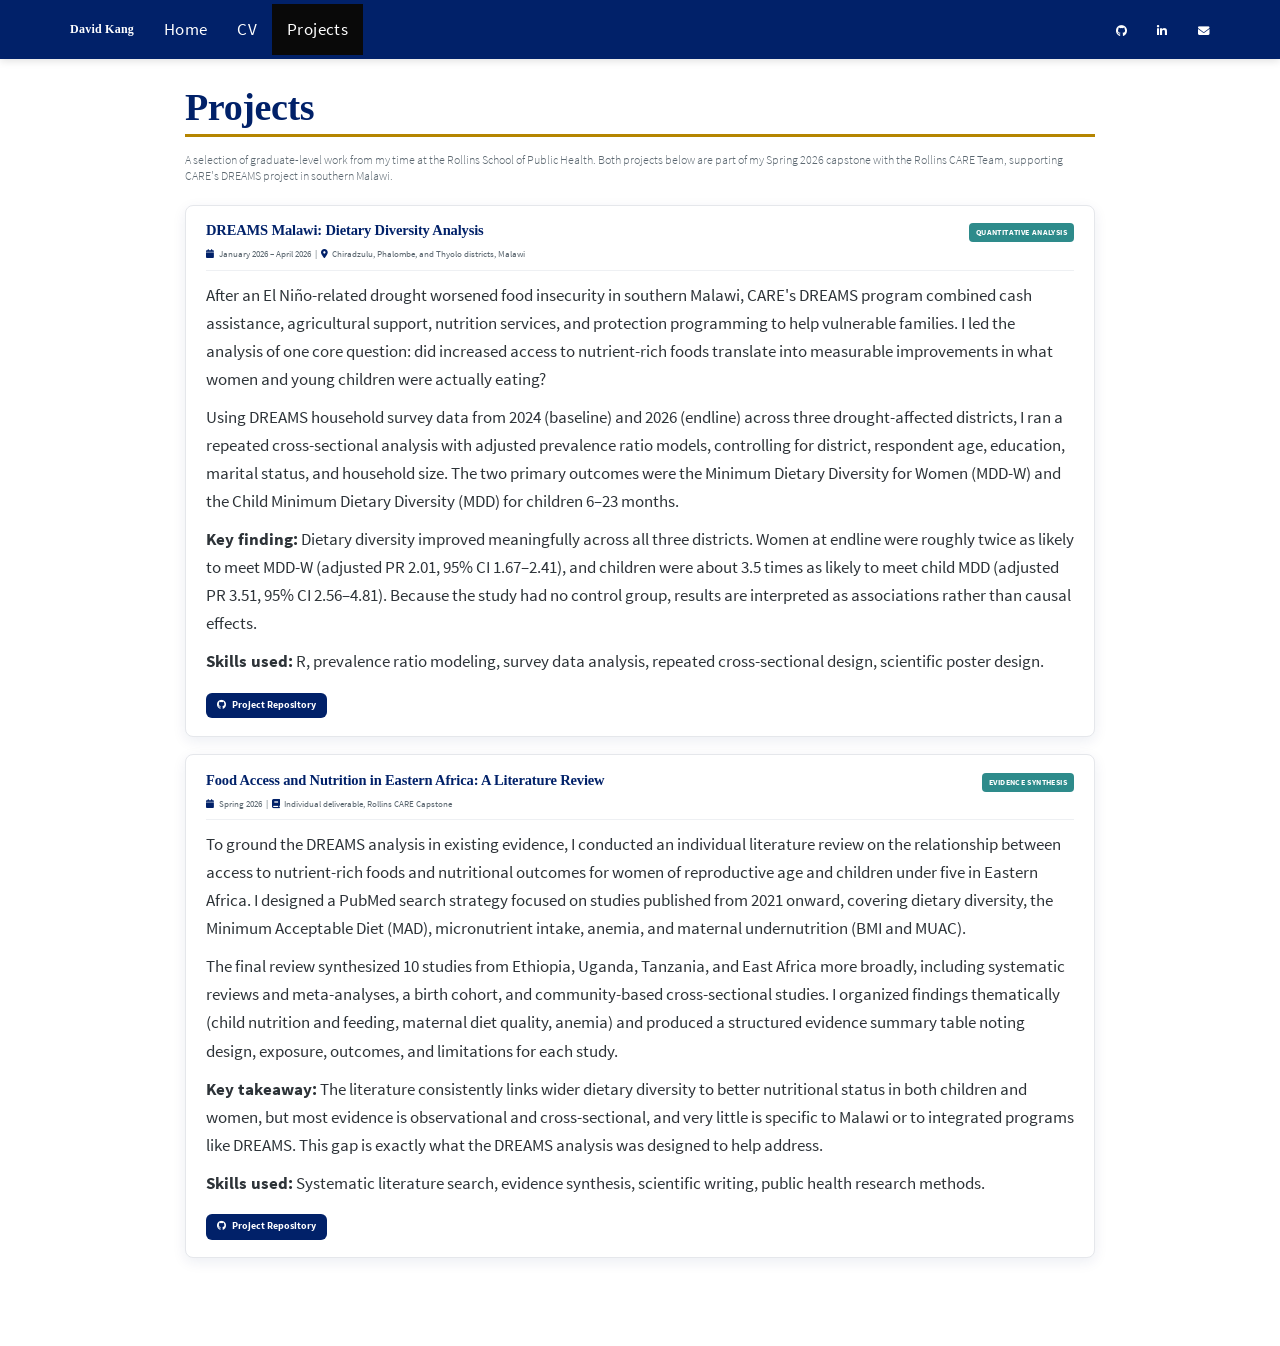
==== docs/projects.html @ 4c0a5d2f "Initial personal website" ====
<!DOCTYPE html>

<html>

<head>

<meta charset="utf-8" />
<meta name="generator" content="pandoc" />
<meta http-equiv="X-UA-Compatible" content="IE=EDGE" />




<title>Projects</title>

<script src="site_libs/header-attrs-2.30/header-attrs.js"></script>
<script src="site_libs/jquery-3.6.0/jquery-3.6.0.min.js"></script>
<meta name="viewport" content="width=device-width, initial-scale=1" />
<link href="site_libs/bootstrap-3.3.5/css/cosmo.min.css" rel="stylesheet" />
<script src="site_libs/bootstrap-3.3.5/js/bootstrap.min.js"></script>
<script src="site_libs/bootstrap-3.3.5/shim/html5shiv.min.js"></script>
<script src="site_libs/bootstrap-3.3.5/shim/respond.min.js"></script>
<style>h1 {font-size: 34px;}
       h1.title {font-size: 38px;}
       h2 {font-size: 30px;}
       h3 {font-size: 24px;}
       h4 {font-size: 18px;}
       h5 {font-size: 16px;}
       h6 {font-size: 12px;}
       code {color: inherit; background-color: rgba(0, 0, 0, 0.04);}
       pre:not([class]) { background-color: white }</style>
<script src="site_libs/navigation-1.1/tabsets.js"></script>
<link href="site_libs/highlightjs-9.12.0/textmate.css" rel="stylesheet" />
<script src="site_libs/highlightjs-9.12.0/highlight.js"></script>
<link href="site_libs/font-awesome-6.5.2/css/all.min.css" rel="stylesheet" />
<link href="site_libs/font-awesome-6.5.2/css/v4-shims.min.css" rel="stylesheet" />
<link rel="stylesheet" href="https://cdnjs.cloudflare.com/ajax/libs/font-awesome/6.5.1/css/all.min.css">

<style type="text/css">
  code{white-space: pre-wrap;}
  span.smallcaps{font-variant: small-caps;}
  span.underline{text-decoration: underline;}
  div.column{display: inline-block; vertical-align: top; width: 50%;}
  div.hanging-indent{margin-left: 1.5em; text-indent: -1.5em;}
  ul.task-list{list-style: none;}
    </style>

<style type="text/css">code{white-space: pre;}</style>
<script type="text/javascript">
if (window.hljs) {
  hljs.configure({languages: []});
  hljs.initHighlightingOnLoad();
  if (document.readyState && document.readyState === "complete") {
    window.setTimeout(function() { hljs.initHighlighting(); }, 0);
  }
}
</script>






<link rel="stylesheet" href="styles.css" type="text/css" />



<style type = "text/css">
.main-container {
  max-width: 940px;
  margin-left: auto;
  margin-right: auto;
}
img {
  max-width:100%;
}
.tabbed-pane {
  padding-top: 12px;
}
.html-widget {
  margin-bottom: 20px;
}
button.code-folding-btn:focus {
  outline: none;
}
summary {
  display: list-item;
}
details > summary > p:only-child {
  display: inline;
}
pre code {
  padding: 0;
}
</style>


<style type="text/css">
.dropdown-submenu {
  position: relative;
}
.dropdown-submenu>.dropdown-menu {
  top: 0;
  left: 100%;
  margin-top: -6px;
  margin-left: -1px;
  border-radius: 0 6px 6px 6px;
}
.dropdown-submenu:hover>.dropdown-menu {
  display: block;
}
.dropdown-submenu>a:after {
  display: block;
  content: " ";
  float: right;
  width: 0;
  height: 0;
  border-color: transparent;
  border-style: solid;
  border-width: 5px 0 5px 5px;
  border-left-color: #cccccc;
  margin-top: 5px;
  margin-right: -10px;
}
.dropdown-submenu:hover>a:after {
  border-left-color: #adb5bd;
}
.dropdown-submenu.pull-left {
  float: none;
}
.dropdown-submenu.pull-left>.dropdown-menu {
  left: -100%;
  margin-left: 10px;
  border-radius: 6px 0 6px 6px;
}
</style>

<script type="text/javascript">
// manage active state of menu based on current page
$(document).ready(function () {
  // active menu anchor
  href = window.location.pathname
  href = href.substr(href.lastIndexOf('/') + 1)
  if (href === "")
    href = "index.html";
  var menuAnchor = $('a[href="' + href + '"]');

  // mark the anchor link active (and if it's in a dropdown, also mark that active)
  var dropdown = menuAnchor.closest('li.dropdown');
  if (window.bootstrap) { // Bootstrap 4+
    menuAnchor.addClass('active');
    dropdown.find('> .dropdown-toggle').addClass('active');
  } else { // Bootstrap 3
    menuAnchor.parent().addClass('active');
    dropdown.addClass('active');
  }

  // Navbar adjustments
  var navHeight = $(".navbar").first().height() + 15;
  var style = document.createElement('style');
  var pt = "padding-top: " + navHeight + "px; ";
  var mt = "margin-top: -" + navHeight + "px; ";
  var css = "";
  // offset scroll position for anchor links (for fixed navbar)
  for (var i = 1; i <= 6; i++) {
    css += ".section h" + i + "{ " + pt + mt + "}\n";
  }
  style.innerHTML = "body {" + pt + "padding-bottom: 40px; }\n" + css;
  document.head.appendChild(style);
});
</script>

<!-- tabsets -->

<style type="text/css">
.tabset-dropdown > .nav-tabs {
  display: inline-table;
  max-height: 500px;
  min-height: 44px;
  overflow-y: auto;
  border: 1px solid #ddd;
  border-radius: 4px;
}

.tabset-dropdown > .nav-tabs > li.active:before, .tabset-dropdown > .nav-tabs.nav-tabs-open:before {
  content: "\e259";
  font-family: 'Glyphicons Halflings';
  display: inline-block;
  padding: 10px;
  border-right: 1px solid #ddd;
}

.tabset-dropdown > .nav-tabs.nav-tabs-open > li.active:before {
  content: "\e258";
  font-family: 'Glyphicons Halflings';
  border: none;
}

.tabset-dropdown > .nav-tabs > li.active {
  display: block;
}

.tabset-dropdown > .nav-tabs > li > a,
.tabset-dropdown > .nav-tabs > li > a:focus,
.tabset-dropdown > .nav-tabs > li > a:hover {
  border: none;
  display: inline-block;
  border-radius: 4px;
  background-color: transparent;
}

.tabset-dropdown > .nav-tabs.nav-tabs-open > li {
  display: block;
  float: none;
}

.tabset-dropdown > .nav-tabs > li {
  display: none;
}
</style>

<!-- code folding -->




</head>

<body>


<div class="container-fluid main-container">




<div class="navbar navbar-default  navbar-fixed-top" role="navigation">
  <div class="container">
    <div class="navbar-header">
      <button type="button" class="navbar-toggle collapsed" data-toggle="collapse" data-bs-toggle="collapse" data-target="#navbar" data-bs-target="#navbar">
        <span class="icon-bar"></span>
        <span class="icon-bar"></span>
        <span class="icon-bar"></span>
      </button>
      <a class="navbar-brand" href="index.html">David Kang</a>
    </div>
    <div id="navbar" class="navbar-collapse collapse">
      <ul class="nav navbar-nav">
        <li>
  <a href="index.html">Home</a>
</li>
<li>
  <a href="cv.html">CV</a>
</li>
<li>
  <a href="projects.html">Projects</a>
</li>
      </ul>
      <ul class="nav navbar-nav navbar-right">
        <li>
  <a href="https://github.com/dhk262">
    <span class="fa fa-github"></span>
     
    
  </a>
</li>
<li>
  <a href="https://www.linkedin.com/in/dhk262/">
    <span class="fa fa-linkedin"></span>
     
    
  </a>
</li>
<li>
  <a href="mailto:david.kang@emory.edu">
    <span class="fa fa-envelope"></span>
     
    
  </a>
</li>
      </ul>
    </div><!--/.nav-collapse -->
  </div><!--/.container -->
</div><!--/.navbar -->

<div id="header">



<h1 class="title toc-ignore">Projects</h1>

</div>


<div class="projects-intro">
  <p class="lead">A selection of graduate-level work from my time at the Rollins School of Public Health. Both projects below are part of my Spring 2026 capstone with the Rollins CARE Team, supporting CARE's DREAMS project in southern Malawi.</p>
</div>

<div class="project-card">
  <div class="project-header">
    <h2>DREAMS Malawi: Dietary Diversity Analysis</h2>
    <span class="project-tag">Quantitative Analysis</span>
  </div>

  <p class="project-meta"><i class="fas fa-calendar"></i> January 2026 &ndash; April 2026 &nbsp;|&nbsp; <i class="fas fa-map-marker-alt"></i> Chiradzulu, Phalombe, and Thyolo districts, Malawi</p>

  <p>After an El Ni&ntilde;o-related drought worsened food insecurity in southern Malawi, CARE's DREAMS program combined cash assistance, agricultural support, nutrition services, and protection programming to help vulnerable families. I led the analysis of one core question: did increased access to nutrient-rich foods translate into measurable improvements in what women and young children were actually eating?</p>

  <p>Using DREAMS household survey data from 2024 (baseline) and 2026 (endline) across three drought-affected districts, I ran a repeated cross-sectional analysis with adjusted prevalence ratio models, controlling for district, respondent age, education, marital status, and household size. The two primary outcomes were the Minimum Dietary Diversity for Women (MDD-W) and the Child Minimum Dietary Diversity (MDD) for children 6&ndash;23 months.</p>

  <p><strong>Key finding:</strong> Dietary diversity improved meaningfully across all three districts. Women at endline were roughly twice as likely to meet MDD-W (adjusted PR 2.01, 95% CI 1.67&ndash;2.41), and children were about 3.5 times as likely to meet child MDD (adjusted PR 3.51, 95% CI 2.56&ndash;4.81). Because the study had no control group, results are interpreted as associations rather than causal effects.</p>

  <p><strong>Skills used:</strong> R, prevalence ratio modeling, survey data analysis, repeated cross-sectional design, scientific poster design.</p>

  <div class="project-links">
    <a href="https://github.com/dhk262/pw" class="project-btn"><i class="fab fa-github"></i> Project Repository</a>
  </div>
</div>

<div class="project-card">
  <div class="project-header">
    <h2>Food Access and Nutrition in Eastern Africa: A Literature Review</h2>
    <span class="project-tag">Evidence Synthesis</span>
  </div>

  <p class="project-meta"><i class="fas fa-calendar"></i> Spring 2026 &nbsp;|&nbsp; <i class="fas fa-book"></i> Individual deliverable, Rollins CARE Capstone</p>

  <p>To ground the DREAMS analysis in existing evidence, I conducted an individual literature review on the relationship between access to nutrient-rich foods and nutritional outcomes for women of reproductive age and children under five in Eastern Africa. I designed a PubMed search strategy focused on studies published from 2021 onward, covering dietary diversity, the Minimum Acceptable Diet (MAD), micronutrient intake, anemia, and maternal undernutrition (BMI and MUAC).</p>

  <p>The final review synthesized 10 studies from Ethiopia, Uganda, Tanzania, and East Africa more broadly, including systematic reviews and meta-analyses, a birth cohort, and community-based cross-sectional studies. I organized findings thematically (child nutrition and feeding, maternal diet quality, anemia) and produced a structured evidence summary table noting design, exposure, outcomes, and limitations for each study.</p>

  <p><strong>Key takeaway:</strong> The literature consistently links wider dietary diversity to better nutritional status in both children and women, but most evidence is observational and cross-sectional, and very little is specific to Malawi or to integrated programs like DREAMS. This gap is exactly what the DREAMS analysis was designed to help address.</p>

  <p><strong>Skills used:</strong> Systematic literature search, evidence synthesis, scientific writing, public health research methods.</p>

  <div class="project-links">
    <a href="https://github.com/dhk262/pw" class="project-btn"><i class="fab fa-github"></i> Project Repository</a>
  </div>
</div>




</div>

<script>

// add bootstrap table styles to pandoc tables
function bootstrapStylePandocTables() {
  $('tr.odd').parent('tbody').parent('table').addClass('table table-condensed');
}
$(document).ready(function () {
  bootstrapStylePandocTables();
});


</script>

<!-- tabsets -->

<script>
$(document).ready(function () {
  window.buildTabsets("TOC");
});

$(document).ready(function () {
  $('.tabset-dropdown > .nav-tabs > li').click(function () {
    $(this).parent().toggleClass('nav-tabs-open');
  });
});
</script>

<!-- code folding -->


<!-- dynamically load mathjax for compatibility with self-contained -->
<script>
  (function () {
    var script = document.createElement("script");
    script.type = "text/javascript";
    script.src  = "https://mathjax.rstudio.com/latest/MathJax.js?config=TeX-AMS-MML_HTMLorMML";
    document.getElementsByTagName("head")[0].appendChild(script);
  })();
</script>

</body>
</html>
---- docs/site_libs/bootstrap-3.3.5/css/cosmo.min.css ----
@font-face {
  font-family: 'Source Sans Pro';
  font-style: normal;
  font-weight: 300;
  src: url(fonts/SourceSansProLight.ttf) format('truetype');
}
@font-face {
  font-family: 'Source Sans Pro';
  font-style: normal;
  font-weight: 400;
  src: url(fonts/SourceSansPro.ttf) format('truetype');
}
@font-face {
  font-family: 'Source Sans Pro';
  font-style: normal;
  font-weight: 700;
  src: url(fonts/SourceSansProBold.ttf) format('truetype');
}

/*!
 * bootswatch v3.3.6
 * Homepage: http://bootswatch.com
 * Copyright 2012-2015 Thomas Park
 * Licensed under MIT
 * Based on Bootstrap
*//*!
 * Bootstrap v3.3.6 (http://getbootstrap.com)
 * Copyright 2011-2015 Twitter, Inc.
 * Licensed under MIT (https://github.com/twbs/bootstrap/blob/master/LICENSE)
 *//*! normalize.css v3.0.3 | MIT License | github.com/necolas/normalize.css */html{font-family:sans-serif;-ms-text-size-adjust:100%;-webkit-text-size-adjust:100%}body{margin:0}article,aside,details,figcaption,figure,footer,header,hgroup,main,menu,nav,section,summary{display:block}audio,canvas,progress,video{display:inline-block;vertical-align:baseline}audio:not([controls]){display:none;height:0}[hidden],template{display:none}a{background-color:transparent}a:active,a:hover{outline:0}abbr[title]{border-bottom:1px dotted}b,strong{font-weight:bold}dfn{font-style:italic}h1{font-size:2em;margin:0.67em 0}mark{background:#ff0;color:#000}small{font-size:80%}sub,sup{font-size:75%;line-height:0;position:relative;vertical-align:baseline}sup{top:-0.5em}sub{bottom:-0.25em}img{border:0}svg:not(:root){overflow:hidden}figure{margin:1em 40px}hr{-webkit-box-sizing:content-box;-moz-box-sizing:content-box;box-sizing:content-box;height:0}pre{overflow:auto}code,kbd,pre,samp{font-family:monospace, monospace;font-size:1em}button,input,optgroup,select,textarea{color:inherit;font:inherit;margin:0}button{overflow:visible}button,select{text-transform:none}button,html input[type="button"],input[type="reset"],input[type="submit"]{-webkit-appearance:button;cursor:pointer}button[disabled],html input[disabled]{cursor:default}button::-moz-focus-inner,input::-moz-focus-inner{border:0;padding:0}input{line-height:normal}input[type="checkbox"],input[type="radio"]{-webkit-box-sizing:border-box;-moz-box-sizing:border-box;box-sizing:border-box;padding:0}input[type="number"]::-webkit-inner-spin-button,input[type="number"]::-webkit-outer-spin-button{height:auto}input[type="search"]{-webkit-appearance:textfield;-webkit-box-sizing:content-box;-moz-box-sizing:content-box;box-sizing:content-box}input[type="search"]::-webkit-search-cancel-button,input[type="search"]::-webkit-search-decoration{-webkit-appearance:none}fieldset{border:1px solid #c0c0c0;margin:0 2px;padding:0.35em 0.625em 0.75em}legend{border:0;padding:0}textarea{overflow:auto}optgroup{font-weight:bold}table{border-collapse:collapse;border-spacing:0}td,th{padding:0}/*! Source: https://github.com/h5bp/html5-boilerplate/blob/master/src/css/main.css */@media print{*,*:before,*:after{background:transparent !important;color:#000 !important;-webkit-box-shadow:none !important;box-shadow:none !important;text-shadow:none !important}a,a:visited{text-decoration:underline}a[href]:after{content:" (" attr(href) ")"}abbr[title]:after{content:" (" attr(title) ")"}a[href^="#"]:after,a[href^="javascript:"]:after{content:""}pre,blockquote{border:1px solid #999;page-break-inside:avoid}thead{display:table-header-group}tr,img{page-break-inside:avoid}img{max-width:100% !important}p,h2,h3{orphans:3;widows:3}h2,h3{page-break-after:avoid}.navbar{display:none}.btn>.caret,.dropup>.btn>.caret{border-top-color:#000 !important}.label{border:1px solid #000}.table{border-collapse:collapse !important}.table td,.table th{background-color:#fff !important}.table-bordered th,.table-bordered td{border:1px solid #ddd !important}}@font-face{font-family:'Glyphicons Halflings';src:url('../fonts/glyphicons-halflings-regular.eot');src:url('../fonts/glyphicons-halflings-regular.eot?#iefix') format('embedded-opentype'),url('../fonts/glyphicons-halflings-regular.woff') format('woff'),url('../fonts/glyphicons-halflings-regular.ttf') format('truetype'),url('../fonts/glyphicons-halflings-regular.svg#glyphicons_halflingsregular') format('svg')}.glyphicon{position:relative;top:1px;display:inline-block;font-family:'Glyphicons Halflings';font-style:normal;font-weight:normal;line-height:1;-webkit-font-smoothing:antialiased;-moz-osx-font-smoothing:grayscale}.glyphicon-asterisk:before{content:"\002a"}.glyphicon-plus:before{content:"\002b"}.glyphicon-euro:before,.glyphicon-eur:before{content:"\20ac"}.glyphicon-minus:before{content:"\2212"}.glyphicon-cloud:before{content:"\2601"}.glyphicon-envelope:before{content:"\2709"}.glyphicon-pencil:before{content:"\270f"}.glyphicon-glass:before{content:"\e001"}.glyphicon-music:before{content:"\e002"}.glyphicon-search:before{content:"\e003"}.glyphicon-heart:before{content:"\e005"}.glyphicon-star:before{content:"\e006"}.glyphicon-star-empty:before{content:"\e007"}.glyphicon-user:before{content:"\e008"}.glyphicon-film:before{content:"\e009"}.glyphicon-th-large:before{content:"\e010"}.glyphicon-th:before{content:"\e011"}.glyphicon-th-list:before{content:"\e012"}.glyphicon-ok:before{content:"\e013"}.glyphicon-remove:before{content:"\e014"}.glyphicon-zoom-in:before{content:"\e015"}.glyphicon-zoom-out:before{content:"\e016"}.glyphicon-off:before{content:"\e017"}.glyphicon-signal:before{content:"\e018"}.glyphicon-cog:before{content:"\e019"}.glyphicon-trash:before{content:"\e020"}.glyphicon-home:before{content:"\e021"}.glyphicon-file:before{content:"\e022"}.glyphicon-time:before{content:"\e023"}.glyphicon-road:before{content:"\e024"}.glyphicon-download-alt:before{content:"\e025"}.glyphicon-download:before{content:"\e026"}.glyphicon-upload:before{content:"\e027"}.glyphicon-inbox:before{content:"\e028"}.glyphicon-play-circle:before{content:"\e029"}.glyphicon-repeat:before{content:"\e030"}.glyphicon-refresh:before{content:"\e031"}.glyphicon-list-alt:before{content:"\e032"}.glyphicon-lock:before{content:"\e033"}.glyphicon-flag:before{content:"\e034"}.glyphicon-headphones:before{content:"\e035"}.glyphicon-volume-off:before{content:"\e036"}.glyphicon-volume-down:before{content:"\e037"}.glyphicon-volume-up:before{content:"\e038"}.glyphicon-qrcode:before{content:"\e039"}.glyphicon-barcode:before{content:"\e040"}.glyphicon-tag:before{content:"\e041"}.glyphicon-tags:before{content:"\e042"}.glyphicon-book:before{content:"\e043"}.glyphicon-bookmark:before{content:"\e044"}.glyphicon-print:before{content:"\e045"}.glyphicon-camera:before{content:"\e046"}.glyphicon-font:before{content:"\e047"}.glyphicon-bold:before{content:"\e048"}.glyphicon-italic:before{content:"\e049"}.glyphicon-text-height:before{content:"\e050"}.glyphicon-text-width:before{content:"\e051"}.glyphicon-align-left:before{content:"\e052"}.glyphicon-align-center:before{content:"\e053"}.glyphicon-align-right:before{content:"\e054"}.glyphicon-align-justify:before{content:"\e055"}.glyphicon-list:before{content:"\e056"}.glyphicon-indent-left:before{content:"\e057"}.glyphicon-indent-right:before{content:"\e058"}.glyphicon-facetime-video:before{content:"\e059"}.glyphicon-picture:before{content:"\e060"}.glyphicon-map-marker:before{content:"\e062"}.glyphicon-adjust:before{content:"\e063"}.glyphicon-tint:before{content:"\e064"}.glyphicon-edit:before{content:"\e065"}.glyphicon-share:before{content:"\e066"}.glyphicon-check:before{content:"\e067"}.glyphicon-move:before{content:"\e068"}.glyphicon-step-backward:before{content:"\e069"}.glyphicon-fast-backward:before{content:"\e070"}.glyphicon-backward:before{content:"\e071"}.glyphicon-play:before{content:"\e072"}.glyphicon-pause:before{content:"\e073"}.glyphicon-stop:before{content:"\e074"}.glyphicon-forward:before{content:"\e075"}.glyphicon-fast-forward:before{content:"\e076"}.glyphicon-step-forward:before{content:"\e077"}.glyphicon-eject:before{content:"\e078"}.glyphicon-chevron-left:before{content:"\e079"}.glyphicon-chevron-right:before{content:"\e080"}.glyphicon-plus-sign:before{content:"\e081"}.glyphicon-minus-sign:before{content:"\e082"}.glyphicon-remove-sign:before{content:"\e083"}.glyphicon-ok-sign:before{content:"\e084"}.glyphicon-question-sign:before{content:"\e085"}.glyphicon-info-sign:before{content:"\e086"}.glyphicon-screenshot:before{content:"\e087"}.glyphicon-remove-circle:before{content:"\e088"}.glyphicon-ok-circle:before{content:"\e089"}.glyphicon-ban-circle:before{content:"\e090"}.glyphicon-arrow-left:before{content:"\e091"}.glyphicon-arrow-right:before{content:"\e092"}.glyphicon-arrow-up:before{content:"\e093"}.glyphicon-arrow-down:before{content:"\e094"}.glyphicon-share-alt:before{content:"\e095"}.glyphicon-resize-full:before{content:"\e096"}.glyphicon-resize-small:before{content:"\e097"}.glyphicon-exclamation-sign:before{content:"\e101"}.glyphicon-gift:before{content:"\e102"}.glyphicon-leaf:before{content:"\e103"}.glyphicon-fire:before{content:"\e104"}.glyphicon-eye-open:before{content:"\e105"}.glyphicon-eye-close:before{content:"\e106"}.glyphicon-warning-sign:before{content:"\e107"}.glyphicon-plane:before{content:"\e108"}.glyphicon-calendar:before{content:"\e109"}.glyphicon-random:before{content:"\e110"}.glyphicon-comment:before{content:"\e111"}.glyphicon-magnet:before{content:"\e112"}.glyphicon-chevron-up:before{content:"\e113"}.glyphicon-chevron-down:before{content:"\e114"}.glyphicon-retweet:before{content:"\e115"}.glyphicon-shopping-cart:before{content:"\e116"}.glyphicon-folder-close:before{content:"\e117"}.glyphicon-folder-open:before{content:"\e118"}.glyphicon-resize-vertical:before{content:"\e119"}.glyphicon-resize-horizontal:before{content:"\e120"}.glyphicon-hdd:before{content:"\e121"}.glyphicon-bullhorn:before{content:"\e122"}.glyphicon-bell:before{content:"\e123"}.glyphicon-certificate:before{content:"\e124"}.glyphicon-thumbs-up:before{content:"\e125"}.glyphicon-thumbs-down:before{content:"\e126"}.glyphicon-hand-right:before{content:"\e127"}.glyphicon-hand-left:before{content:"\e128"}.glyphicon-hand-up:before{content:"\e129"}.glyphicon-hand-down:before{content:"\e130"}.glyphicon-circle-arrow-right:before{content:"\e131"}.glyphicon-circle-arrow-left:before{content:"\e132"}.glyphicon-circle-arrow-up:before{content:"\e133"}.glyphicon-circle-arrow-down:before{content:"\e134"}.glyphicon-globe:before{content:"\e135"}.glyphicon-wrench:before{content:"\e136"}.glyphicon-tasks:before{content:"\e137"}.glyphicon-filter:before{content:"\e138"}.glyphicon-briefcase:before{content:"\e139"}.glyphicon-fullscreen:before{content:"\e140"}.glyphicon-dashboard:before{content:"\e141"}.glyphicon-paperclip:before{content:"\e142"}.glyphicon-heart-empty:before{content:"\e143"}.glyphicon-link:before{content:"\e144"}.glyphicon-phone:before{content:"\e145"}.glyphicon-pushpin:before{content:"\e146"}.glyphicon-usd:before{content:"\e148"}.glyphicon-gbp:before{content:"\e149"}.glyphicon-sort:before{content:"\e150"}.glyphicon-sort-by-alphabet:before{content:"\e151"}.glyphicon-sort-by-alphabet-alt:before{content:"\e152"}.glyphicon-sort-by-order:before{content:"\e153"}.glyphicon-sort-by-order-alt:before{content:"\e154"}.glyphicon-sort-by-attributes:before{content:"\e155"}.glyphicon-sort-by-attributes-alt:before{content:"\e156"}.glyphicon-unchecked:before{content:"\e157"}.glyphicon-expand:before{content:"\e158"}.glyphicon-collapse-down:before{content:"\e159"}.glyphicon-collapse-up:before{content:"\e160"}.glyphicon-log-in:before{content:"\e161"}.glyphicon-flash:before{content:"\e162"}.glyphicon-log-out:before{content:"\e163"}.glyphicon-new-window:before{content:"\e164"}.glyphicon-record:before{content:"\e165"}.glyphicon-save:before{content:"\e166"}.glyphicon-open:before{content:"\e167"}.glyphicon-saved:before{content:"\e168"}.glyphicon-import:before{content:"\e169"}.glyphicon-export:before{content:"\e170"}.glyphicon-send:before{content:"\e171"}.glyphicon-floppy-disk:before{content:"\e172"}.glyphicon-floppy-saved:before{content:"\e173"}.glyphicon-floppy-remove:before{content:"\e174"}.glyphicon-floppy-save:before{content:"\e175"}.glyphicon-floppy-open:before{content:"\e176"}.glyphicon-credit-card:before{content:"\e177"}.glyphicon-transfer:before{content:"\e178"}.glyphicon-cutlery:before{content:"\e179"}.glyphicon-header:before{content:"\e180"}.glyphicon-compressed:before{content:"\e181"}.glyphicon-earphone:before{content:"\e182"}.glyphicon-phone-alt:before{content:"\e183"}.glyphicon-tower:before{content:"\e184"}.glyphicon-stats:before{content:"\e185"}.glyphicon-sd-video:before{content:"\e186"}.glyphicon-hd-video:before{content:"\e187"}.glyphicon-subtitles:before{content:"\e188"}.glyphicon-sound-stereo:before{content:"\e189"}.glyphicon-sound-dolby:before{content:"\e190"}.glyphicon-sound-5-1:before{content:"\e191"}.glyphicon-sound-6-1:before{content:"\e192"}.glyphicon-sound-7-1:before{content:"\e193"}.glyphicon-copyright-mark:before{content:"\e194"}.glyphicon-registration-mark:before{content:"\e195"}.glyphicon-cloud-download:before{content:"\e197"}.glyphicon-cloud-upload:before{content:"\e198"}.glyphicon-tree-conifer:before{content:"\e199"}.glyphicon-tree-deciduous:before{content:"\e200"}.glyphicon-cd:before{content:"\e201"}.glyphicon-save-file:before{content:"\e202"}.glyphicon-open-file:before{content:"\e203"}.glyphicon-level-up:before{content:"\e204"}.glyphicon-copy:before{content:"\e205"}.glyphicon-paste:before{content:"\e206"}.glyphicon-alert:before{content:"\e209"}.glyphicon-equalizer:before{content:"\e210"}.glyphicon-king:before{content:"\e211"}.glyphicon-queen:before{content:"\e212"}.glyphicon-pawn:before{content:"\e213"}.glyphicon-bishop:before{content:"\e214"}.glyphicon-knight:before{content:"\e215"}.glyphicon-baby-formula:before{content:"\e216"}.glyphicon-tent:before{content:"\26fa"}.glyphicon-blackboard:before{content:"\e218"}.glyphicon-bed:before{content:"\e219"}.glyphicon-apple:before{content:"\f8ff"}.glyphicon-erase:before{content:"\e221"}.glyphicon-hourglass:before{content:"\231b"}.glyphicon-lamp:before{content:"\e223"}.glyphicon-duplicate:before{content:"\e224"}.glyphicon-piggy-bank:before{content:"\e225"}.glyphicon-scissors:before{content:"\e226"}.glyphicon-bitcoin:before{content:"\e227"}.glyphicon-btc:before{content:"\e227"}.glyphicon-xbt:before{content:"\e227"}.glyphicon-yen:before{content:"\00a5"}.glyphicon-jpy:before{content:"\00a5"}.glyphicon-ruble:before{content:"\20bd"}.glyphicon-rub:before{content:"\20bd"}.glyphicon-scale:before{content:"\e230"}.glyphicon-ice-lolly:before{content:"\e231"}.glyphicon-ice-lolly-tasted:before{content:"\e232"}.glyphicon-education:before{content:"\e233"}.glyphicon-option-horizontal:before{content:"\e234"}.glyphicon-option-vertical:before{content:"\e235"}.glyphicon-menu-hamburger:before{content:"\e236"}.glyphicon-modal-window:before{content:"\e237"}.glyphicon-oil:before{content:"\e238"}.glyphicon-grain:before{content:"\e239"}.glyphicon-sunglasses:before{content:"\e240"}.glyphicon-text-size:before{content:"\e241"}.glyphicon-text-color:before{content:"\e242"}.glyphicon-text-background:before{content:"\e243"}.glyphicon-object-align-top:before{content:"\e244"}.glyphicon-object-align-bottom:before{content:"\e245"}.glyphicon-object-align-horizontal:before{content:"\e246"}.glyphicon-object-align-left:before{content:"\e247"}.glyphicon-object-align-vertical:before{content:"\e248"}.glyphicon-object-align-right:before{content:"\e249"}.glyphicon-triangle-right:before{content:"\e250"}.glyphicon-triangle-left:before{content:"\e251"}.glyphicon-triangle-bottom:before{content:"\e252"}.glyphicon-triangle-top:before{content:"\e253"}.glyphicon-console:before{content:"\e254"}.glyphicon-superscript:before{content:"\e255"}.glyphicon-subscript:before{content:"\e256"}.glyphicon-menu-left:before{content:"\e257"}.glyphicon-menu-right:before{content:"\e258"}.glyphicon-menu-down:before{content:"\e259"}.glyphicon-menu-up:before{content:"\e260"}*{-webkit-box-sizing:border-box;-moz-box-sizing:border-box;box-sizing:border-box}*:before,*:after{-webkit-box-sizing:border-box;-moz-box-sizing:border-box;box-sizing:border-box}html{font-size:10px;-webkit-tap-highlight-color:rgba(0,0,0,0)}body{font-family:"Source Sans Pro",Calibri,Candara,Arial,sans-serif;font-size:15px;line-height:1.42857143;color:#333333;background-color:#ffffff}input,button,select,textarea{font-family:inherit;font-size:inherit;line-height:inherit}a{color:#2780e3;text-decoration:none}a:hover,a:focus{color:#165ba8;text-decoration:underline}a:focus{outline:thin dotted;outline:5px auto -webkit-focus-ring-color;outline-offset:-2px}figure{margin:0}img{vertical-align:middle}.img-responsive,.thumbnail>img,.thumbnail a>img,.carousel-inner>.item>img,.carousel-inner>.item>a>img{display:block;max-width:100%;height:auto}.img-rounded{border-radius:0}.img-thumbnail{padding:4px;line-height:1.42857143;background-color:#ffffff;border:1px solid #dddddd;border-radius:0;-webkit-transition:all .2s ease-in-out;-o-transition:all .2s ease-in-out;transition:all .2s ease-in-out;display:inline-block;max-width:100%;height:auto}.img-circle{border-radius:50%}hr{margin-top:21px;margin-bottom:21px;border:0;border-top:1px solid #e6e6e6}.sr-only{position:absolute;width:1px;height:1px;margin:-1px;padding:0;overflow:hidden;clip:rect(0, 0, 0, 0);border:0}.sr-only-focusable:active,.sr-only-focusable:focus{position:static;width:auto;height:auto;margin:0;overflow:visible;clip:auto}[role="button"]{cursor:pointer}h1,h2,h3,h4,h5,h6,.h1,.h2,.h3,.h4,.h5,.h6{font-family:"Source Sans Pro",Calibri,Candara,Arial,sans-serif;font-weight:300;line-height:1.1;color:inherit}h1 small,h2 small,h3 small,h4 small,h5 small,h6 small,.h1 small,.h2 small,.h3 small,.h4 small,.h5 small,.h6 small,h1 .small,h2 .small,h3 .small,h4 .small,h5 .small,h6 .small,.h1 .small,.h2 .small,.h3 .small,.h4 .small,.h5 .small,.h6 .small{font-weight:normal;line-height:1;color:#999999}h1,.h1,h2,.h2,h3,.h3{margin-top:21px;margin-bottom:10.5px}h1 small,.h1 small,h2 small,.h2 small,h3 small,.h3 small,h1 .small,.h1 .small,h2 .small,.h2 .small,h3 .small,.h3 .small{font-size:65%}h4,.h4,h5,.h5,h6,.h6{margin-top:10.5px;margin-bottom:10.5px}h4 small,.h4 small,h5 small,.h5 small,h6 small,.h6 small,h4 .small,.h4 .small,h5 .small,.h5 .small,h6 .small,.h6 .small{font-size:75%}h1,.h1{font-size:39px}h2,.h2{font-size:32px}h3,.h3{font-size:26px}h4,.h4{font-size:19px}h5,.h5{font-size:15px}h6,.h6{font-size:13px}p{margin:0 0 10.5px}.lead{margin-bottom:21px;font-size:17px;font-weight:300;line-height:1.4}@media (min-width:768px){.lead{font-size:22.5px}}small,.small{font-size:86%}mark,.mark{background-color:#ff7518;padding:.2em}.text-left{text-align:left}.text-right{text-align:right}.text-center{text-align:center}.text-justify{text-align:justify}.text-nowrap{white-space:nowrap}.text-lowercase{text-transform:lowercase}.text-uppercase{text-transform:uppercase}.text-capitalize{text-transform:capitalize}.text-muted{color:#999999}.text-primary{color:#2780e3}a.text-primary:hover,a.text-primary:focus{color:#1967be}.text-success{color:#ffffff}a.text-success:hover,a.text-success:focus{color:#e6e6e6}.text-info{color:#ffffff}a.text-info:hover,a.text-info:focus{color:#e6e6e6}.text-warning{color:#ffffff}a.text-warning:hover,a.text-warning:focus{color:#e6e6e6}.text-danger{color:#ffffff}a.text-danger:hover,a.text-danger:focus{color:#e6e6e6}.bg-primary{color:#fff;background-color:#2780e3}a.bg-primary:hover,a.bg-primary:focus{background-color:#1967be}.bg-success{background-color:#3fb618}a.bg-success:hover,a.bg-success:focus{background-color:#2f8912}.bg-info{background-color:#9954bb}a.bg-info:hover,a.bg-info:focus{background-color:#7e3f9d}.bg-warning{background-color:#ff7518}a.bg-warning:hover,a.bg-warning:focus{background-color:#e45c00}.bg-danger{background-color:#ff0039}a.bg-danger:hover,a.bg-danger:focus{background-color:#cc002e}.page-header{padding-bottom:9.5px;margin:42px 0 21px;border-bottom:1px solid #e6e6e6}ul,ol{margin-top:0;margin-bottom:10.5px}ul ul,ol ul,ul ol,ol ol{margin-bottom:0}.list-unstyled{padding-left:0;list-style:none}.list-inline{padding-left:0;list-style:none;margin-left:-5px}.list-inline>li{display:inline-block;padding-left:5px;padding-right:5px}dl{margin-top:0;margin-bottom:21px}dt,dd{line-height:1.42857143}dt{font-weight:bold}dd{margin-left:0}@media (min-width:768px){.dl-horizontal dt{float:left;width:160px;clear:left;text-align:right;overflow:hidden;text-overflow:ellipsis;white-space:nowrap}.dl-horizontal dd{margin-left:180px}}abbr[title],abbr[data-original-title]{cursor:help;border-bottom:1px dotted #999999}.initialism{font-size:90%;text-transform:uppercase}blockquote{padding:10.5px 21px;margin:0 0 21px;font-size:18.75px;border-left:5px solid #e6e6e6}blockquote p:last-child,blockquote ul:last-child,blockquote ol:last-child{margin-bottom:0}blockquote footer,blockquote small,blockquote .small{display:block;font-size:80%;line-height:1.42857143;color:#999999}blockquote footer:before,blockquote small:before,blockquote .small:before{content:'\2014 \00A0'}.blockquote-reverse,blockquote.pull-right{padding-right:15px;padding-left:0;border-right:5px solid #e6e6e6;border-left:0;text-align:right}.blockquote-reverse footer:before,blockquote.pull-right footer:before,.blockquote-reverse small:before,blockquote.pull-right small:before,.blockquote-reverse .small:before,blockquote.pull-right .small:before{content:''}.blockquote-reverse footer:after,blockquote.pull-right footer:after,.blockquote-reverse small:after,blockquote.pull-right small:after,.blockquote-reverse .small:after,blockquote.pull-right .small:after{content:'\00A0 \2014'}address{margin-bottom:21px;font-style:normal;line-height:1.42857143}code,kbd,pre,samp{font-family:monospace}code{padding:2px 4px;font-size:90%;color:#c7254e;background-color:#f9f2f4;border-radius:0}kbd{padding:2px 4px;font-size:90%;color:#ffffff;background-color:#333333;border-radius:0;-webkit-box-shadow:inset 0 -1px 0 rgba(0,0,0,0.25);box-shadow:inset 0 -1px 0 rgba(0,0,0,0.25)}kbd kbd{padding:0;font-size:100%;font-weight:bold;-webkit-box-shadow:none;box-shadow:none}pre{display:block;padding:10px;margin:0 0 10.5px;font-size:14px;line-height:1.42857143;word-break:break-all;word-wrap:break-word;color:#333333;background-color:#f5f5f5;border:1px solid #cccccc;border-radius:0}pre code{padding:0;font-size:inherit;color:inherit;white-space:pre-wrap;background-color:transparent;border-radius:0}.pre-scrollable{max-height:340px;overflow-y:scroll}.container{margin-right:auto;margin-left:auto;padding-left:15px;padding-right:15px}@media (min-width:768px){.container{width:750px}}@media (min-width:992px){.container{width:970px}}@media (min-width:1200px){.container{width:1170px}}.container-fluid{margin-right:auto;margin-left:auto;padding-left:15px;padding-right:15px}.row{margin-left:-15px;margin-right:-15px}.col-xs-1,.col-sm-1,.col-md-1,.col-lg-1,.col-xs-2,.col-sm-2,.col-md-2,.col-lg-2,.col-xs-3,.col-sm-3,.col-md-3,.col-lg-3,.col-xs-4,.col-sm-4,.col-md-4,.col-lg-4,.col-xs-5,.col-sm-5,.col-md-5,.col-lg-5,.col-xs-6,.col-sm-6,.col-md-6,.col-lg-6,.col-xs-7,.col-sm-7,.col-md-7,.col-lg-7,.col-xs-8,.col-sm-8,.col-md-8,.col-lg-8,.col-xs-9,.col-sm-9,.col-md-9,.col-lg-9,.col-xs-10,.col-sm-10,.col-md-10,.col-lg-10,.col-xs-11,.col-sm-11,.col-md-11,.col-lg-11,.col-xs-12,.col-sm-12,.col-md-12,.col-lg-12{position:relative;min-height:1px;padding-left:15px;padding-right:15px}.col-xs-1,.col-xs-2,.col-xs-3,.col-xs-4,.col-xs-5,.col-xs-6,.col-xs-7,.col-xs-8,.col-xs-9,.col-xs-10,.col-xs-11,.col-xs-12{float:left}.col-xs-12{width:100%}.col-xs-11{width:91.66666667%}.col-xs-10{width:83.33333333%}.col-xs-9{width:75%}.col-xs-8{width:66.66666667%}.col-xs-7{width:58.33333333%}.col-xs-6{width:50%}.col-xs-5{width:41.66666667%}.col-xs-4{width:33.33333333%}.col-xs-3{width:25%}.col-xs-2{width:16.66666667%}.col-xs-1{width:8.33333333%}.col-xs-pull-12{right:100%}.col-xs-pull-11{right:91.66666667%}.col-xs-pull-10{right:83.33333333%}.col-xs-pull-9{right:75%}.col-xs-pull-8{right:66.66666667%}.col-xs-pull-7{right:58.33333333%}.col-xs-pull-6{right:50%}.col-xs-pull-5{right:41.66666667%}.col-xs-pull-4{right:33.33333333%}.col-xs-pull-3{right:25%}.col-xs-pull-2{right:16.66666667%}.col-xs-pull-1{right:8.33333333%}.col-xs-pull-0{right:auto}.col-xs-push-12{left:100%}.col-xs-push-11{left:91.66666667%}.col-xs-push-10{left:83.33333333%}.col-xs-push-9{left:75%}.col-xs-push-8{left:66.66666667%}.col-xs-push-7{left:58.33333333%}.col-xs-push-6{left:50%}.col-xs-push-5{left:41.66666667%}.col-xs-push-4{left:33.33333333%}.col-xs-push-3{left:25%}.col-xs-push-2{left:16.66666667%}.col-xs-push-1{left:8.33333333%}.col-xs-push-0{left:auto}.col-xs-offset-12{margin-left:100%}.col-xs-offset-11{margin-left:91.66666667%}.col-xs-offset-10{margin-left:83.33333333%}.col-xs-offset-9{margin-left:75%}.col-xs-offset-8{margin-left:66.66666667%}.col-xs-offset-7{margin-left:58.33333333%}.col-xs-offset-6{margin-left:50%}.col-xs-offset-5{margin-left:41.66666667%}.col-xs-offset-4{margin-left:33.33333333%}.col-xs-offset-3{margin-left:25%}.col-xs-offset-2{margin-left:16.66666667%}.col-xs-offset-1{margin-left:8.33333333%}.col-xs-offset-0{margin-left:0%}@media (min-width:768px){.col-sm-1,.col-sm-2,.col-sm-3,.col-sm-4,.col-sm-5,.col-sm-6,.col-sm-7,.col-sm-8,.col-sm-9,.col-sm-10,.col-sm-11,.col-sm-12{float:left}.col-sm-12{width:100%}.col-sm-11{width:91.66666667%}.col-sm-10{width:83.33333333%}.col-sm-9{width:75%}.col-sm-8{width:66.66666667%}.col-sm-7{width:58.33333333%}.col-sm-6{width:50%}.col-sm-5{width:41.66666667%}.col-sm-4{width:33.33333333%}.col-sm-3{width:25%}.col-sm-2{width:16.66666667%}.col-sm-1{width:8.33333333%}.col-sm-pull-12{right:100%}.col-sm-pull-11{right:91.66666667%}.col-sm-pull-10{right:83.33333333%}.col-sm-pull-9{right:75%}.col-sm-pull-8{right:66.66666667%}.col-sm-pull-7{right:58.33333333%}.col-sm-pull-6{right:50%}.col-sm-pull-5{right:41.66666667%}.col-sm-pull-4{right:33.33333333%}.col-sm-pull-3{right:25%}.col-sm-pull-2{right:16.66666667%}.col-sm-pull-1{right:8.33333333%}.col-sm-pull-0{right:auto}.col-sm-push-12{left:100%}.col-sm-push-11{left:91.66666667%}.col-sm-push-10{left:83.33333333%}.col-sm-push-9{left:75%}.col-sm-push-8{left:66.66666667%}.col-sm-push-7{left:58.33333333%}.col-sm-push-6{left:50%}.col-sm-push-5{left:41.66666667%}.col-sm-push-4{left:33.33333333%}.col-sm-push-3{left:25%}.col-sm-push-2{left:16.66666667%}.col-sm-push-1{left:8.33333333%}.col-sm-push-0{left:auto}.col-sm-offset-12{margin-left:100%}.col-sm-offset-11{margin-left:91.66666667%}.col-sm-offset-10{margin-left:83.33333333%}.col-sm-offset-9{margin-left:75%}.col-sm-offset-8{margin-left:66.66666667%}.col-sm-offset-7{margin-left:58.33333333%}.col-sm-offset-6{margin-left:50%}.col-sm-offset-5{margin-left:41.66666667%}.col-sm-offset-4{margin-left:33.33333333%}.col-sm-offset-3{margin-left:25%}.col-sm-offset-2{margin-left:16.66666667%}.col-sm-offset-1{margin-left:8.33333333%}.col-sm-offset-0{margin-left:0%}}@media (min-width:992px){.col-md-1,.col-md-2,.col-md-3,.col-md-4,.col-md-5,.col-md-6,.col-md-7,.col-md-8,.col-md-9,.col-md-10,.col-md-11,.col-md-12{float:left}.col-md-12{width:100%}.col-md-11{width:91.66666667%}.col-md-10{width:83.33333333%}.col-md-9{width:75%}.col-md-8{width:66.66666667%}.col-md-7{width:58.33333333%}.col-md-6{width:50%}.col-md-5{width:41.66666667%}.col-md-4{width:33.33333333%}.col-md-3{width:25%}.col-md-2{width:16.66666667%}.col-md-1{width:8.33333333%}.col-md-pull-12{right:100%}.col-md-pull-11{right:91.66666667%}.col-md-pull-10{right:83.33333333%}.col-md-pull-9{right:75%}.col-md-pull-8{right:66.66666667%}.col-md-pull-7{right:58.33333333%}.col-md-pull-6{right:50%}.col-md-pull-5{right:41.66666667%}.col-md-pull-4{right:33.33333333%}.col-md-pull-3{right:25%}.col-md-pull-2{right:16.66666667%}.col-md-pull-1{right:8.33333333%}.col-md-pull-0{right:auto}.col-md-push-12{left:100%}.col-md-push-11{left:91.66666667%}.col-md-push-10{left:83.33333333%}.col-md-push-9{left:75%}.col-md-push-8{left:66.66666667%}.col-md-push-7{left:58.33333333%}.col-md-push-6{left:50%}.col-md-push-5{left:41.66666667%}.col-md-push-4{left:33.33333333%}.col-md-push-3{left:25%}.col-md-push-2{left:16.66666667%}.col-md-push-1{left:8.33333333%}.col-md-push-0{left:auto}.col-md-offset-12{margin-left:100%}.col-md-offset-11{margin-left:91.66666667%}.col-md-offset-10{margin-left:83.33333333%}.col-md-offset-9{margin-left:75%}.col-md-offset-8{margin-left:66.66666667%}.col-md-offset-7{margin-left:58.33333333%}.col-md-offset-6{margin-left:50%}.col-md-offset-5{margin-left:41.66666667%}.col-md-offset-4{margin-left:33.33333333%}.col-md-offset-3{margin-left:25%}.col-md-offset-2{margin-left:16.66666667%}.col-md-offset-1{margin-left:8.33333333%}.col-md-offset-0{margin-left:0%}}@media (min-width:1200px){.col-lg-1,.col-lg-2,.col-lg-3,.col-lg-4,.col-lg-5,.col-lg-6,.col-lg-7,.col-lg-8,.col-lg-9,.col-lg-10,.col-lg-11,.col-lg-12{float:left}.col-lg-12{width:100%}.col-lg-11{width:91.66666667%}.col-lg-10{width:83.33333333%}.col-lg-9{width:75%}.col-lg-8{width:66.66666667%}.col-lg-7{width:58.33333333%}.col-lg-6{width:50%}.col-lg-5{width:41.66666667%}.col-lg-4{width:33.33333333%}.col-lg-3{width:25%}.col-lg-2{width:16.66666667%}.col-lg-1{width:8.33333333%}.col-lg-pull-12{right:100%}.col-lg-pull-11{right:91.66666667%}.col-lg-pull-10{right:83.33333333%}.col-lg-pull-9{right:75%}.col-lg-pull-8{right:66.66666667%}.col-lg-pull-7{right:58.33333333%}.col-lg-pull-6{right:50%}.col-lg-pull-5{right:41.66666667%}.col-lg-pull-4{right:33.33333333%}.col-lg-pull-3{right:25%}.col-lg-pull-2{right:16.66666667%}.col-lg-pull-1{right:8.33333333%}.col-lg-pull-0{right:auto}.col-lg-push-12{left:100%}.col-lg-push-11{left:91.66666667%}.col-lg-push-10{left:83.33333333%}.col-lg-push-9{left:75%}.col-lg-push-8{left:66.66666667%}.col-lg-push-7{left:58.33333333%}.col-lg-push-6{left:50%}.col-lg-push-5{left:41.66666667%}.col-lg-push-4{left:33.33333333%}.col-lg-push-3{left:25%}.col-lg-push-2{left:16.66666667%}.col-lg-push-1{left:8.33333333%}.col-lg-push-0{left:auto}.col-lg-offset-12{margin-left:100%}.col-lg-offset-11{margin-left:91.66666667%}.col-lg-offset-10{margin-left:83.33333333%}.col-lg-offset-9{margin-left:75%}.col-lg-offset-8{margin-left:66.66666667%}.col-lg-offset-7{margin-left:58.33333333%}.col-lg-offset-6{margin-left:50%}.col-lg-offset-5{margin-left:41.66666667%}.col-lg-offset-4{margin-left:33.33333333%}.col-lg-offset-3{margin-left:25%}.col-lg-offset-2{margin-left:16.66666667%}.col-lg-offset-1{margin-left:8.33333333%}.col-lg-offset-0{margin-left:0%}}table{background-color:transparent}caption{padding-top:8px;padding-bottom:8px;color:#999999;text-align:left}th{}.table{width:100%;max-width:100%;margin-bottom:21px}.table>thead>tr>th,.table>tbody>tr>th,.table>tfoot>tr>th,.table>thead>tr>td,.table>tbody>tr>td,.table>tfoot>tr>td{padding:8px;line-height:1.42857143;vertical-align:top;border-top:1px solid #dddddd}.table>thead>tr>th{vertical-align:bottom;border-bottom:2px solid #dddddd}.table>caption+thead>tr:first-child>th,.table>colgroup+thead>tr:first-child>th,.table>thead:first-child>tr:first-child>th,.table>caption+thead>tr:first-child>td,.table>colgroup+thead>tr:first-child>td,.table>thead:first-child>tr:first-child>td{border-top:0}.table>tbody+tbody{border-top:2px solid #dddddd}.table .table{background-color:#ffffff}.table-condensed>thead>tr>th,.table-condensed>tbody>tr>th,.table-condensed>tfoot>tr>th,.table-condensed>thead>tr>td,.table-condensed>tbody>tr>td,.table-condensed>tfoot>tr>td{padding:5px}.table-bordered{border:1px solid #dddddd}.table-bordered>thead>tr>th,.table-bordered>tbody>tr>th,.table-bordered>tfoot>tr>th,.table-bordered>thead>tr>td,.table-bordered>tbody>tr>td,.table-bordered>tfoot>tr>td{border:1px solid #dddddd}.table-bordered>thead>tr>th,.table-bordered>thead>tr>td{border-bottom-width:2px}.table-striped>tbody>tr:nth-of-type(odd){background-color:#f9f9f9}.table-hover>tbody>tr:hover{background-color:#f5f5f5}table col[class*="col-"]{position:static;float:none;display:table-column}table td[class*="col-"],table th[class*="col-"]{position:static;float:none;display:table-cell}.table>thead>tr>td.active,.table>tbody>tr>td.active,.table>tfoot>tr>td.active,.table>thead>tr>th.active,.table>tbody>tr>th.active,.table>tfoot>tr>th.active,.table>thead>tr.active>td,.table>tbody>tr.active>td,.table>tfoot>tr.active>td,.table>thead>tr.active>th,.table>tbody>tr.active>th,.table>tfoot>tr.active>th{background-color:#f5f5f5}.table-hover>tbody>tr>td.active:hover,.table-hover>tbody>tr>th.active:hover,.table-hover>tbody>tr.active:hover>td,.table-hover>tbody>tr:hover>.active,.table-hover>tbody>tr.active:hover>th{background-color:#e8e8e8}.table>thead>tr>td.success,.table>tbody>tr>td.success,.table>tfoot>tr>td.success,.table>thead>tr>th.success,.table>tbody>tr>th.success,.table>tfoot>tr>th.success,.table>thead>tr.success>td,.table>tbody>tr.success>td,.table>tfoot>tr.success>td,.table>thead>tr.success>th,.table>tbody>tr.success>th,.table>tfoot>tr.success>th{background-color:#3fb618}.table-hover>tbody>tr>td.success:hover,.table-hover>tbody>tr>th.success:hover,.table-hover>tbody>tr.success:hover>td,.table-hover>tbody>tr:hover>.success,.table-hover>tbody>tr.success:hover>th{background-color:#379f15}.table>thead>tr>td.info,.table>tbody>tr>td.info,.table>tfoot>tr>td.info,.table>thead>tr>th.info,.table>tbody>tr>th.info,.table>tfoot>tr>th.info,.table>thead>tr.info>td,.table>tbody>tr.info>td,.table>tfoot>tr.info>td,.table>thead>tr.info>th,.table>tbody>tr.info>th,.table>tfoot>tr.info>th{background-color:#9954bb}.table-hover>tbody>tr>td.info:hover,.table-hover>tbody>tr>th.info:hover,.table-hover>tbody>tr.info:hover>td,.table-hover>tbody>tr:hover>.info,.table-hover>tbody>tr.info:hover>th{background-color:#8d46b0}.table>thead>tr>td.warning,.table>tbody>tr>td.warning,.table>tfoot>tr>td.warning,.table>thead>tr>th.warning,.table>tbody>tr>th.warning,.table>tfoot>tr>th.warning,.table>thead>tr.warning>td,.table>tbody>tr.warning>td,.table>tfoot>tr.warning>td,.table>thead>tr.warning>th,.table>tbody>tr.warning>th,.table>tfoot>tr.warning>th{background-color:#ff7518}.table-hover>tbody>tr>td.warning:hover,.table-hover>tbody>tr>th.warning:hover,.table-hover>tbody>tr.warning:hover>td,.table-hover>tbody>tr:hover>.warning,.table-hover>tbody>tr.warning:hover>th{background-color:#fe6600}.table>thead>tr>td.danger,.table>tbody>tr>td.danger,.table>tfoot>tr>td.danger,.table>thead>tr>th.danger,.table>tbody>tr>th.danger,.table>tfoot>tr>th.danger,.table>thead>tr.danger>td,.table>tbody>tr.danger>td,.table>tfoot>tr.danger>td,.table>thead>tr.danger>th,.table>tbody>tr.danger>th,.table>tfoot>tr.danger>th{background-color:#ff0039}.table-hover>tbody>tr>td.danger:hover,.table-hover>tbody>tr>th.danger:hover,.table-hover>tbody>tr.danger:hover>td,.table-hover>tbody>tr:hover>.danger,.table-hover>tbody>tr.danger:hover>th{background-color:#e60033}.table-responsive{overflow-x:auto;min-height:0.01%}@media screen and (max-width:767px){.table-responsive{width:100%;margin-bottom:15.75px;overflow-y:hidden;-ms-overflow-style:-ms-autohiding-scrollbar;border:1px solid #dddddd}.table-responsive>.table{margin-bottom:0}.table-responsive>.table>thead>tr>th,.table-responsive>.table>tbody>tr>th,.table-responsive>.table>tfoot>tr>th,.table-responsive>.table>thead>tr>td,.table-responsive>.table>tbody>tr>td,.table-responsive>.table>tfoot>tr>td{white-space:nowrap}.table-responsive>.table-bordered{border:0}.table-responsive>.table-bordered>thead>tr>th:first-child,.table-responsive>.table-bordered>tbody>tr>th:first-child,.table-responsive>.table-bordered>tfoot>tr>th:first-child,.table-responsive>.table-bordered>thead>tr>td:first-child,.table-responsive>.table-bordered>tbody>tr>td:first-child,.table-responsive>.table-bordered>tfoot>tr>td:first-child{border-left:0}.table-responsive>.table-bordered>thead>tr>th:last-child,.table-responsive>.table-bordered>tbody>tr>th:last-child,.table-responsive>.table-bordered>tfoot>tr>th:last-child,.table-responsive>.table-bordered>thead>tr>td:last-child,.table-responsive>.table-bordered>tbody>tr>td:last-child,.table-responsive>.table-bordered>tfoot>tr>td:last-child{border-right:0}.table-responsive>.table-bordered>tbody>tr:last-child>th,.table-responsive>.table-bordered>tfoot>tr:last-child>th,.table-responsive>.table-bordered>tbody>tr:last-child>td,.table-responsive>.table-bordered>tfoot>tr:last-child>td{border-bottom:0}}fieldset{padding:0;margin:0;border:0;min-width:0}legend{display:block;width:100%;padding:0;margin-bottom:21px;font-size:22.5px;line-height:inherit;color:#333333;border:0;border-bottom:1px solid #e5e5e5}label{display:inline-block;max-width:100%;margin-bottom:5px;font-weight:bold}input[type="search"]{-webkit-box-sizing:border-box;-moz-box-sizing:border-box;box-sizing:border-box}input[type="radio"],input[type="checkbox"]{margin:4px 0 0;margin-top:1px \9;line-height:normal}input[type="file"]{display:block}input[type="range"]{display:block;width:100%}select[multiple],select[size]{height:auto}input[type="file"]:focus,input[type="radio"]:focus,input[type="checkbox"]:focus{outline:thin dotted;outline:5px auto -webkit-focus-ring-color;outline-offset:-2px}output{display:block;padding-top:11px;font-size:15px;line-height:1.42857143;color:#333333}.form-control{display:block;width:100%;height:43px;padding:10px 18px;font-size:15px;line-height:1.42857143;color:#333333;background-color:#ffffff;background-image:none;border:1px solid #cccccc;border-radius:0;-webkit-box-shadow:inset 0 1px 1px rgba(0,0,0,0.075);box-shadow:inset 0 1px 1px rgba(0,0,0,0.075);-webkit-transition:border-color ease-in-out .15s,-webkit-box-shadow ease-in-out .15s;-o-transition:border-color ease-in-out .15s,box-shadow ease-in-out .15s;transition:border-color ease-in-out .15s,box-shadow ease-in-out .15s}.form-control:focus{border-color:#66afe9;outline:0;-webkit-box-shadow:inset 0 1px 1px rgba(0,0,0,0.075),0 0 8px rgba(102,175,233,0.6);box-shadow:inset 0 1px 1px rgba(0,0,0,0.075),0 0 8px rgba(102,175,233,0.6)}.form-control::-moz-placeholder{color:#999999;opacity:1}.form-control:-ms-input-placeholder{color:#999999}.form-control::-webkit-input-placeholder{color:#999999}.form-control::-ms-expand{border:0;background-color:transparent}.form-control[disabled],.form-control[readonly],fieldset[disabled] .form-control{background-color:#e6e6e6;opacity:1}.form-control[disabled],fieldset[disabled] .form-control{cursor:not-allowed}textarea.form-control{height:auto}input[type="search"]{-webkit-appearance:none}@media screen and (-webkit-min-device-pixel-ratio:0){input[type="date"].form-control,input[type="time"].form-control,input[type="datetime-local"].form-control,input[type="month"].form-control{line-height:43px}input[type="date"].input-sm,input[type="time"].input-sm,input[type="datetime-local"].input-sm,input[type="month"].input-sm,.input-group-sm input[type="date"],.input-group-sm input[type="time"],.input-group-sm input[type="datetime-local"],.input-group-sm input[type="month"]{line-height:31px}input[type="date"].input-lg,input[type="time"].input-lg,input[type="datetime-local"].input-lg,input[type="month"].input-lg,.input-group-lg input[type="date"],.input-group-lg input[type="time"],.input-group-lg input[type="datetime-local"],.input-group-lg input[type="month"]{line-height:64px}}.form-group{margin-bottom:15px}.radio,.checkbox{position:relative;display:block;margin-top:10px;margin-bottom:10px}.radio label,.checkbox label{min-height:21px;padding-left:20px;margin-bottom:0;font-weight:normal;cursor:pointer}.radio input[type="radio"],.radio-inline input[type="radio"],.checkbox input[type="checkbox"],.checkbox-inline input[type="checkbox"]{position:absolute;margin-left:-20px;margin-top:4px \9}.radio+.radio,.checkbox+.checkbox{margin-top:-5px}.radio-inline,.checkbox-inline{position:relative;display:inline-block;padding-left:20px;margin-bottom:0;vertical-align:middle;font-weight:normal;cursor:pointer}.radio-inline+.radio-inline,.checkbox-inline+.checkbox-inline{margin-top:0;margin-left:10px}input[type="radio"][disabled],input[type="checkbox"][disabled],input[type="radio"].disabled,input[type="checkbox"].disabled,fieldset[disabled] input[type="radio"],fieldset[disabled] input[type="checkbox"]{cursor:not-allowed}.radio-inline.disabled,.checkbox-inline.disabled,fieldset[disabled] .radio-inline,fieldset[disabled] .checkbox-inline{cursor:not-allowed}.radio.disabled label,.checkbox.disabled label,fieldset[disabled] .radio label,fieldset[disabled] .checkbox label{cursor:not-allowed}.form-control-static{padding-top:11px;padding-bottom:11px;margin-bottom:0;min-height:36px}.form-control-static.input-lg,.form-control-static.input-sm{padding-left:0;padding-right:0}.input-sm{height:31px;padding:5px 10px;font-size:13px;line-height:1.5;border-radius:0}select.input-sm{height:31px;line-height:31px}textarea.input-sm,select[multiple].input-sm{height:auto}.form-group-sm .form-control{height:31px;padding:5px 10px;font-size:13px;line-height:1.5;border-radius:0}.form-group-sm select.form-control{height:31px;line-height:31px}.form-group-sm textarea.form-control,.form-group-sm select[multiple].form-control{height:auto}.form-group-sm .form-control-static{height:31px;min-height:34px;padding:6px 10px;font-size:13px;line-height:1.5}.input-lg{height:64px;padding:18px 30px;font-size:19px;line-height:1.3333333;border-radius:0}select.input-lg{height:64px;line-height:64px}textarea.input-lg,select[multiple].input-lg{height:auto}.form-group-lg .form-control{height:64px;padding:18px 30px;font-size:19px;line-height:1.3333333;border-radius:0}.form-group-lg select.form-control{height:64px;line-height:64px}.form-group-lg textarea.form-control,.form-group-lg select[multiple].form-control{height:auto}.form-group-lg .form-control-static{height:64px;min-height:40px;padding:19px 30px;font-size:19px;line-height:1.3333333}.has-feedback{position:relative}.has-feedback .form-control{padding-right:53.75px}.form-control-feedback{position:absolute;top:0;right:0;z-index:2;display:block;width:43px;height:43px;line-height:43px;text-align:center;pointer-events:none}.input-lg+.form-control-feedback,.input-group-lg+.form-control-feedback,.form-group-lg .form-control+.form-control-feedback{width:64px;height:64px;line-height:64px}.input-sm+.form-control-feedback,.input-group-sm+.form-control-feedback,.form-group-sm .form-control+.form-control-feedback{width:31px;height:31px;line-height:31px}.has-success .help-block,.has-success .control-label,.has-success .radio,.has-success .checkbox,.has-success .radio-inline,.has-success .checkbox-inline,.has-success.radio label,.has-success.checkbox label,.has-success.radio-inline label,.has-success.checkbox-inline label{color:#ffffff}.has-success .form-control{border-color:#ffffff;-webkit-box-shadow:inset 0 1px 1px rgba(0,0,0,0.075);box-shadow:inset 0 1px 1px rgba(0,0,0,0.075)}.has-success .form-control:focus{border-color:#e6e6e6;-webkit-box-shadow:inset 0 1px 1px rgba(0,0,0,0.075),0 0 6px #fff;box-shadow:inset 0 1px 1px rgba(0,0,0,0.075),0 0 6px #fff}.has-success .input-group-addon{color:#ffffff;border-color:#ffffff;background-color:#3fb618}.has-success .form-control-feedback{color:#ffffff}.has-warning .help-block,.has-warning .control-label,.has-warning .radio,.has-warning .checkbox,.has-warning .radio-inline,.has-warning .checkbox-inline,.has-warning.radio label,.has-warning.checkbox label,.has-warning.radio-inline label,.has-warning.checkbox-inline label{color:#ffffff}.has-warning .form-control{border-color:#ffffff;-webkit-box-shadow:inset 0 1px 1px rgba(0,0,0,0.075);box-shadow:inset 0 1px 1px rgba(0,0,0,0.075)}.has-warning .form-control:focus{border-color:#e6e6e6;-webkit-box-shadow:inset 0 1px 1px rgba(0,0,0,0.075),0 0 6px #fff;box-shadow:inset 0 1px 1px rgba(0,0,0,0.075),0 0 6px #fff}.has-warning .input-group-addon{color:#ffffff;border-color:#ffffff;background-color:#ff7518}.has-warning .form-control-feedback{color:#ffffff}.has-error .help-block,.has-error .control-label,.has-error .radio,.has-error .checkbox,.has-error .radio-inline,.has-error .checkbox-inline,.has-error.radio label,.has-error.checkbox label,.has-error.radio-inline label,.has-error.checkbox-inline label{color:#ffffff}.has-error .form-control{border-color:#ffffff;-webkit-box-shadow:inset 0 1px 1px rgba(0,0,0,0.075);box-shadow:inset 0 1px 1px rgba(0,0,0,0.075)}.has-error .form-control:focus{border-color:#e6e6e6;-webkit-box-shadow:inset 0 1px 1px rgba(0,0,0,0.075),0 0 6px #fff;box-shadow:inset 0 1px 1px rgba(0,0,0,0.075),0 0 6px #fff}.has-error .input-group-addon{color:#ffffff;border-color:#ffffff;background-color:#ff0039}.has-error .form-control-feedback{color:#ffffff}.has-feedback label~.form-control-feedback{top:26px}.has-feedback label.sr-only~.form-control-feedback{top:0}.help-block{display:block;margin-top:5px;margin-bottom:10px;color:#737373}@media (min-width:768px){.form-inline .form-group{display:inline-block;margin-bottom:0;vertical-align:middle}.form-inline .form-control{display:inline-block;width:auto;vertical-align:middle}.form-inline .form-control-static{display:inline-block}.form-inline .input-group{display:inline-table;vertical-align:middle}.form-inline .input-group .input-group-addon,.form-inline .input-group .input-group-btn,.form-inline .input-group .form-control{width:auto}.form-inline .input-group>.form-control{width:100%}.form-inline .control-label{margin-bottom:0;vertical-align:middle}.form-inline .radio,.form-inline .checkbox{display:inline-block;margin-top:0;margin-bottom:0;vertical-align:middle}.form-inline .radio label,.form-inline .checkbox label{padding-left:0}.form-inline .radio input[type="radio"],.form-inline .checkbox input[type="checkbox"]{position:relative;margin-left:0}.form-inline .has-feedback .form-control-feedback{top:0}}.form-horizontal .radio,.form-horizontal .checkbox,.form-horizontal .radio-inline,.form-horizontal .checkbox-inline{margin-top:0;margin-bottom:0;padding-top:11px}.form-horizontal .radio,.form-horizontal .checkbox{min-height:32px}.form-horizontal .form-group{margin-left:-15px;margin-right:-15px}@media (min-width:768px){.form-horizontal .control-label{text-align:right;margin-bottom:0;padding-top:11px}}.form-horizontal .has-feedback .form-control-feedback{right:15px}@media (min-width:768px){.form-horizontal .form-group-lg .control-label{padding-top:19px;font-size:19px}}@media (min-width:768px){.form-horizontal .form-group-sm .control-label{padding-top:6px;font-size:13px}}.btn{display:inline-block;margin-bottom:0;font-weight:normal;text-align:center;vertical-align:middle;-ms-touch-action:manipulation;touch-action:manipulation;cursor:pointer;background-image:none;border:1px solid transparent;white-space:nowrap;padding:10px 18px;font-size:15px;line-height:1.42857143;border-radius:0;-webkit-user-select:none;-moz-user-select:none;-ms-user-select:none;user-select:none}.btn:focus,.btn:active:focus,.btn.active:focus,.btn.focus,.btn:active.focus,.btn.active.focus{outline:thin dotted;outline:5px auto -webkit-focus-ring-color;outline-offset:-2px}.btn:hover,.btn:focus,.btn.focus{color:#ffffff;text-decoration:none}.btn:active,.btn.active{outline:0;background-image:none;-webkit-box-shadow:inset 0 3px 5px rgba(0,0,0,0.125);box-shadow:inset 0 3px 5px rgba(0,0,0,0.125)}.btn.disabled,.btn[disabled],fieldset[disabled] .btn{cursor:not-allowed;opacity:0.65;filter:alpha(opacity=65);-webkit-box-shadow:none;box-shadow:none}a.btn.disabled,fieldset[disabled] a.btn{pointer-events:none}.btn-default{color:#ffffff;background-color:#222222;border-color:#222222}.btn-default:focus,.btn-default.focus{color:#ffffff;background-color:#090909;border-color:#000000}.btn-default:hover{color:#ffffff;background-color:#090909;border-color:#040404}.btn-default:active,.btn-default.active,.open>.dropdown-toggle.btn-default{color:#ffffff;background-color:#090909;border-color:#040404}.btn-default:active:hover,.btn-default.active:hover,.open>.dropdown-toggle.btn-default:hover,.btn-default:active:focus,.btn-default.active:focus,.open>.dropdown-toggle.btn-default:focus,.btn-default:active.focus,.btn-default.active.focus,.open>.dropdown-toggle.btn-default.focus{color:#ffffff;background-color:#000000;border-color:#000000}.btn-default:active,.btn-default.active,.open>.dropdown-toggle.btn-default{background-image:none}.btn-default.disabled:hover,.btn-default[disabled]:hover,fieldset[disabled] .btn-default:hover,.btn-default.disabled:focus,.btn-default[disabled]:focus,fieldset[disabled] .btn-default:focus,.btn-default.disabled.focus,.btn-default[disabled].focus,fieldset[disabled] .btn-default.focus{background-color:#222222;border-color:#222222}.btn-default .badge{color:#222222;background-color:#ffffff}.btn-primary{color:#ffffff;background-color:#2780e3;border-color:#2780e3}.btn-primary:focus,.btn-primary.focus{color:#ffffff;background-color:#1967be;border-color:#10427b}.btn-primary:hover{color:#ffffff;background-color:#1967be;border-color:#1862b5}.btn-primary:active,.btn-primary.active,.open>.dropdown-toggle.btn-primary{color:#ffffff;background-color:#1967be;border-color:#1862b5}.btn-primary:active:hover,.btn-primary.active:hover,.open>.dropdown-toggle.btn-primary:hover,.btn-primary:active:focus,.btn-primary.active:focus,.open>.dropdown-toggle.btn-primary:focus,.btn-primary:active.focus,.btn-primary.active.focus,.open>.dropdown-toggle.btn-primary.focus{color:#ffffff;background-color:#15569f;border-color:#10427b}.btn-primary:active,.btn-primary.active,.open>.dropdown-toggle.btn-primary{background-image:none}.btn-primary.disabled:hover,.btn-primary[disabled]:hover,fieldset[disabled] .btn-primary:hover,.btn-primary.disabled:focus,.btn-primary[disabled]:focus,fieldset[disabled] .btn-primary:focus,.btn-primary.disabled.focus,.btn-primary[disabled].focus,fieldset[disabled] .btn-primary.focus{background-color:#2780e3;border-color:#2780e3}.btn-primary .badge{color:#2780e3;background-color:#ffffff}.btn-success{color:#ffffff;background-color:#3fb618;border-color:#3fb618}.btn-success:focus,.btn-success.focus{color:#ffffff;background-color:#2f8912;border-color:#184509}.btn-success:hover{color:#ffffff;background-color:#2f8912;border-color:#2c8011}.btn-success:active,.btn-success.active,.open>.dropdown-toggle.btn-success{color:#ffffff;background-color:#2f8912;border-color:#2c8011}.btn-success:active:hover,.btn-success.active:hover,.open>.dropdown-toggle.btn-success:hover,.btn-success:active:focus,.btn-success.active:focus,.open>.dropdown-toggle.btn-success:focus,.btn-success:active.focus,.btn-success.active.focus,.open>.dropdown-toggle.btn-success.focus{color:#ffffff;background-color:#24690e;border-color:#184509}.btn-success:active,.btn-success.active,.open>.dropdown-toggle.btn-success{background-image:none}.btn-success.disabled:hover,.btn-success[disabled]:hover,fieldset[disabled] .btn-success:hover,.btn-success.disabled:focus,.btn-success[disabled]:focus,fieldset[disabled] .btn-success:focus,.btn-success.disabled.focus,.btn-success[disabled].focus,fieldset[disabled] .btn-success.focus{background-color:#3fb618;border-color:#3fb618}.btn-success .badge{color:#3fb618;background-color:#ffffff}.btn-info{color:#ffffff;background-color:#9954bb;border-color:#9954bb}.btn-info:focus,.btn-info.focus{color:#ffffff;background-color:#7e3f9d;border-color:#522967}.btn-info:hover{color:#ffffff;background-color:#7e3f9d;border-color:#783c96}.btn-info:active,.btn-info.active,.open>.dropdown-toggle.btn-info{color:#ffffff;background-color:#7e3f9d;border-color:#783c96}.btn-info:active:hover,.btn-info.active:hover,.open>.dropdown-toggle.btn-info:hover,.btn-info:active:focus,.btn-info.active:focus,.open>.dropdown-toggle.btn-info:focus,.btn-info:active.focus,.btn-info.active.focus,.open>.dropdown-toggle.btn-info.focus{color:#ffffff;background-color:#6a3484;border-color:#522967}.btn-info:active,.btn-info.active,.open>.dropdown-toggle.btn-info{background-image:none}.btn-info.disabled:hover,.btn-info[disabled]:hover,fieldset[disabled] .btn-info:hover,.btn-info.disabled:focus,.btn-info[disabled]:focus,fieldset[disabled] .btn-info:focus,.btn-info.disabled.focus,.btn-info[disabled].focus,fieldset[disabled] .btn-info.focus{background-color:#9954bb;border-color:#9954bb}.btn-info .badge{color:#9954bb;background-color:#ffffff}.btn-warning{color:#ffffff;background-color:#ff7518;border-color:#ff7518}.btn-warning:focus,.btn-warning.focus{color:#ffffff;background-color:#e45c00;border-color:#983d00}.btn-warning:hover{color:#ffffff;background-color:#e45c00;border-color:#da5800}.btn-warning:active,.btn-warning.active,.open>.dropdown-toggle.btn-warning{color:#ffffff;background-color:#e45c00;border-color:#da5800}.btn-warning:active:hover,.btn-warning.active:hover,.open>.dropdown-toggle.btn-warning:hover,.btn-warning:active:focus,.btn-warning.active:focus,.open>.dropdown-toggle.btn-warning:focus,.btn-warning:active.focus,.btn-warning.active.focus,.open>.dropdown-toggle.btn-warning.focus{color:#ffffff;background-color:#c04d00;border-color:#983d00}.btn-warning:active,.btn-warning.active,.open>.dropdown-toggle.btn-warning{background-image:none}.btn-warning.disabled:hover,.btn-warning[disabled]:hover,fieldset[disabled] .btn-warning:hover,.btn-warning.disabled:focus,.btn-warning[disabled]:focus,fieldset[disabled] .btn-warning:focus,.btn-warning.disabled.focus,.btn-warning[disabled].focus,fieldset[disabled] .btn-warning.focus{background-color:#ff7518;border-color:#ff7518}.btn-warning .badge{color:#ff7518;background-color:#ffffff}.btn-danger{color:#ffffff;background-color:#ff0039;border-color:#ff0039}.btn-danger:focus,.btn-danger.focus{color:#ffffff;background-color:#cc002e;border-color:#80001c}.btn-danger:hover{color:#ffffff;background-color:#cc002e;border-color:#c2002b}.btn-danger:active,.btn-danger.active,.open>.dropdown-toggle.btn-danger{color:#ffffff;background-color:#cc002e;border-color:#c2002b}.btn-danger:active:hover,.btn-danger.active:hover,.open>.dropdown-toggle.btn-danger:hover,.btn-danger:active:focus,.btn-danger.active:focus,.open>.dropdown-toggle.btn-danger:focus,.btn-danger:active.focus,.btn-danger.active.focus,.open>.dropdown-toggle.btn-danger.focus{color:#ffffff;background-color:#a80026;border-color:#80001c}.btn-danger:active,.btn-danger.active,.open>.dropdown-toggle.btn-danger{background-image:none}.btn-danger.disabled:hover,.btn-danger[disabled]:hover,fieldset[disabled] .btn-danger:hover,.btn-danger.disabled:focus,.btn-danger[disabled]:focus,fieldset[disabled] .btn-danger:focus,.btn-danger.disabled.focus,.btn-danger[disabled].focus,fieldset[disabled] .btn-danger.focus{background-color:#ff0039;border-color:#ff0039}.btn-danger .badge{color:#ff0039;background-color:#ffffff}.btn-link{color:#2780e3;font-weight:normal;border-radius:0}.btn-link,.btn-link:active,.btn-link.active,.btn-link[disabled],fieldset[disabled] .btn-link{background-color:transparent;-webkit-box-shadow:none;box-shadow:none}.btn-link,.btn-link:hover,.btn-link:focus,.btn-link:active{border-color:transparent}.btn-link:hover,.btn-link:focus{color:#165ba8;text-decoration:underline;background-color:transparent}.btn-link[disabled]:hover,fieldset[disabled] .btn-link:hover,.btn-link[disabled]:focus,fieldset[disabled] .btn-link:focus{color:#999999;text-decoration:none}.btn-lg,.btn-group-lg>.btn{padding:18px 30px;font-size:19px;line-height:1.3333333;border-radius:0}.btn-sm,.btn-group-sm>.btn{padding:5px 10px;font-size:13px;line-height:1.5;border-radius:0}.btn-xs,.btn-group-xs>.btn{padding:1px 5px;font-size:13px;line-height:1.5;border-radius:0}.btn-block{display:block;width:100%}.btn-block+.btn-block{margin-top:5px}input[type="submit"].btn-block,input[type="reset"].btn-block,input[type="button"].btn-block{width:100%}.fade{opacity:0;-webkit-transition:opacity 0.15s linear;-o-transition:opacity 0.15s linear;transition:opacity 0.15s linear}.fade.in{opacity:1}.collapse{display:none}.collapse.in{display:block}tr.collapse.in{display:table-row}tbody.collapse.in{display:table-row-group}.collapsing{position:relative;height:0;overflow:hidden;-webkit-transition-property:height, visibility;-o-transition-property:height, visibility;transition-property:height, visibility;-webkit-transition-duration:0.35s;-o-transition-duration:0.35s;transition-duration:0.35s;-webkit-transition-timing-function:ease;-o-transition-timing-function:ease;transition-timing-function:ease}.caret{display:inline-block;width:0;height:0;margin-left:2px;vertical-align:middle;border-top:4px dashed;border-top:4px solid \9;border-right:4px solid transparent;border-left:4px solid transparent}.dropup,.dropdown{position:relative}.dropdown-toggle:focus{outline:0}.dropdown-menu{position:absolute;top:100%;left:0;z-index:1000;display:none;float:left;min-width:160px;padding:5px 0;margin:2px 0 0;list-style:none;font-size:15px;text-align:left;background-color:#ffffff;border:1px solid #cccccc;border:1px solid rgba(0,0,0,0.15);border-radius:0;-webkit-box-shadow:0 6px 12px rgba(0,0,0,0.175);box-shadow:0 6px 12px rgba(0,0,0,0.175);-webkit-background-clip:padding-box;background-clip:padding-box}.dropdown-menu.pull-right{right:0;left:auto}.dropdown-menu .divider{height:1px;margin:9.5px 0;overflow:hidden;background-color:#e5e5e5}.dropdown-menu>li>a{display:block;padding:3px 20px;clear:both;font-weight:normal;line-height:1.42857143;color:#333333;white-space:nowrap}.dropdown-menu>li>a:hover,.dropdown-menu>li>a:focus{text-decoration:none;color:#ffffff;background-color:#2780e3}.dropdown-menu>.active>a,.dropdown-menu>.active>a:hover,.dropdown-menu>.active>a:focus{color:#ffffff;text-decoration:none;outline:0;background-color:#2780e3}.dropdown-menu>.disabled>a,.dropdown-menu>.disabled>a:hover,.dropdown-menu>.disabled>a:focus{color:#999999}.dropdown-menu>.disabled>a:hover,.dropdown-menu>.disabled>a:focus{text-decoration:none;background-color:transparent;background-image:none;filter:progid:DXImageTransform.Microsoft.gradient(enabled=false);cursor:not-allowed}.open>.dropdown-menu{display:block}.open>a{outline:0}.dropdown-menu-right{left:auto;right:0}.dropdown-menu-left{left:0;right:auto}.dropdown-header{display:block;padding:3px 20px;font-size:13px;line-height:1.42857143;color:#999999;white-space:nowrap}.dropdown-backdrop{position:fixed;left:0;right:0;bottom:0;top:0;z-index:990}.pull-right>.dropdown-menu{right:0;left:auto}.dropup .caret,.navbar-fixed-bottom .dropdown .caret{border-top:0;border-bottom:4px dashed;border-bottom:4px solid \9;content:""}.dropup .dropdown-menu,.navbar-fixed-bottom .dropdown .dropdown-menu{top:auto;bottom:100%;margin-bottom:2px}@media (min-width:768px){.navbar-right .dropdown-menu{left:auto;right:0}.navbar-right .dropdown-menu-left{left:0;right:auto}}.btn-group,.btn-group-vertical{position:relative;display:inline-block;vertical-align:middle}.btn-group>.btn,.btn-group-vertical>.btn{position:relative;float:left}.btn-group>.btn:hover,.btn-group-vertical>.btn:hover,.btn-group>.btn:focus,.btn-group-vertical>.btn:focus,.btn-group>.btn:active,.btn-group-vertical>.btn:active,.btn-group>.btn.active,.btn-group-vertical>.btn.active{z-index:2}.btn-group .btn+.btn,.btn-group .btn+.btn-group,.btn-group .btn-group+.btn,.btn-group .btn-group+.btn-group{margin-left:-1px}.btn-toolbar{margin-left:-5px}.btn-toolbar .btn,.btn-toolbar .btn-group,.btn-toolbar .input-group{float:left}.btn-toolbar>.btn,.btn-toolbar>.btn-group,.btn-toolbar>.input-group{margin-left:5px}.btn-group>.btn:not(:first-child):not(:last-child):not(.dropdown-toggle){border-radius:0}.btn-group>.btn:first-child{margin-left:0}.btn-group>.btn:first-child:not(:last-child):not(.dropdown-toggle){border-bottom-right-radius:0;border-top-right-radius:0}.btn-group>.btn:last-child:not(:first-child),.btn-group>.dropdown-toggle:not(:first-child){border-bottom-left-radius:0;border-top-left-radius:0}.btn-group>.btn-group{float:left}.btn-group>.btn-group:not(:first-child):not(:last-child)>.btn{border-radius:0}.btn-group>.btn-group:first-child:not(:last-child)>.btn:last-child,.btn-group>.btn-group:first-child:not(:last-child)>.dropdown-toggle{border-bottom-right-radius:0;border-top-right-radius:0}.btn-group>.btn-group:last-child:not(:first-child)>.btn:first-child{border-bottom-left-radius:0;border-top-left-radius:0}.btn-group .dropdown-toggle:active,.btn-group.open .dropdown-toggle{outline:0}.btn-group>.btn+.dropdown-toggle{padding-left:8px;padding-right:8px}.btn-group>.btn-lg+.dropdown-toggle{padding-left:12px;padding-right:12px}.btn-group.open .dropdown-toggle{-webkit-box-shadow:inset 0 3px 5px rgba(0,0,0,0.125);box-shadow:inset 0 3px 5px rgba(0,0,0,0.125)}.btn-group.open .dropdown-toggle.btn-link{-webkit-box-shadow:none;box-shadow:none}.btn .caret{margin-left:0}.btn-lg .caret{border-width:5px 5px 0;border-bottom-width:0}.dropup .btn-lg .caret{border-width:0 5px 5px}.btn-group-vertical>.btn,.btn-group-vertical>.btn-group,.btn-group-vertical>.btn-group>.btn{display:block;float:none;width:100%;max-width:100%}.btn-group-vertical>.btn-group>.btn{float:none}.btn-group-vertical>.btn+.btn,.btn-group-vertical>.btn+.btn-group,.btn-group-vertical>.btn-group+.btn,.btn-group-vertical>.btn-group+.btn-group{margin-top:-1px;margin-left:0}.btn-group-vertical>.btn:not(:first-child):not(:last-child){border-radius:0}.btn-group-vertical>.btn:first-child:not(:last-child){border-top-right-radius:0;border-top-left-radius:0;border-bottom-right-radius:0;border-bottom-left-radius:0}.btn-group-vertical>.btn:last-child:not(:first-child){border-top-right-radius:0;border-top-left-radius:0;border-bottom-right-radius:0;border-bottom-left-radius:0}.btn-group-vertical>.btn-group:not(:first-child):not(:last-child)>.btn{border-radius:0}.btn-group-vertical>.btn-group:first-child:not(:last-child)>.btn:last-child,.btn-group-vertical>.btn-group:first-child:not(:last-child)>.dropdown-toggle{border-bottom-right-radius:0;border-bottom-left-radius:0}.btn-group-vertical>.btn-group:last-child:not(:first-child)>.btn:first-child{border-top-right-radius:0;border-top-left-radius:0}.btn-group-justified{display:table;width:100%;table-layout:fixed;border-collapse:separate}.btn-group-justified>.btn,.btn-group-justified>.btn-group{float:none;display:table-cell;width:1%}.btn-group-justified>.btn-group .btn{width:100%}.btn-group-justified>.btn-group .dropdown-menu{left:auto}[data-toggle="buttons"]>.btn input[type="radio"],[data-toggle="buttons"]>.btn-group>.btn input[type="radio"],[data-toggle="buttons"]>.btn input[type="checkbox"],[data-toggle="buttons"]>.btn-group>.btn input[type="checkbox"]{position:absolute;clip:rect(0, 0, 0, 0);pointer-events:none}.input-group{position:relative;display:table;border-collapse:separate}.input-group[class*="col-"]{float:none;padding-left:0;padding-right:0}.input-group .form-control{position:relative;z-index:2;float:left;width:100%;margin-bottom:0}.input-group .form-control:focus{z-index:3}.input-group-lg>.form-control,.input-group-lg>.input-group-addon,.input-group-lg>.input-group-btn>.btn{height:64px;padding:18px 30px;font-size:19px;line-height:1.3333333;border-radius:0}select.input-group-lg>.form-control,select.input-group-lg>.input-group-addon,select.input-group-lg>.input-group-btn>.btn{height:64px;line-height:64px}textarea.input-group-lg>.form-control,textarea.input-group-lg>.input-group-addon,textarea.input-group-lg>.input-group-btn>.btn,select[multiple].input-group-lg>.form-control,select[multiple].input-group-lg>.input-group-addon,select[multiple].input-group-lg>.input-group-btn>.btn{height:auto}.input-group-sm>.form-control,.input-group-sm>.input-group-addon,.input-group-sm>.input-group-btn>.btn{height:31px;padding:5px 10px;font-size:13px;line-height:1.5;border-radius:0}select.input-group-sm>.form-control,select.input-group-sm>.input-group-addon,select.input-group-sm>.input-group-btn>.btn{height:31px;line-height:31px}textarea.input-group-sm>.form-control,textarea.input-group-sm>.input-group-addon,textarea.input-group-sm>.input-group-btn>.btn,select[multiple].input-group-sm>.form-control,select[multiple].input-group-sm>.input-group-addon,select[multiple].input-group-sm>.input-group-btn>.btn{height:auto}.input-group-addon,.input-group-btn,.input-group .form-control{display:table-cell}.input-group-addon:not(:first-child):not(:last-child),.input-group-btn:not(:first-child):not(:last-child),.input-group .form-control:not(:first-child):not(:last-child){border-radius:0}.input-group-addon,.input-group-btn{width:1%;white-space:nowrap;vertical-align:middle}.input-group-addon{padding:10px 18px;font-size:15px;font-weight:normal;line-height:1;color:#333333;text-align:center;background-color:#e6e6e6;border:1px solid #cccccc;border-radius:0}.input-group-addon.input-sm{padding:5px 10px;font-size:13px;border-radius:0}.input-group-addon.input-lg{padding:18px 30px;font-size:19px;border-radius:0}.input-group-addon input[type="radio"],.input-group-addon input[type="checkbox"]{margin-top:0}.input-group .form-control:first-child,.input-group-addon:first-child,.input-group-btn:first-child>.btn,.input-group-btn:first-child>.btn-group>.btn,.input-group-btn:first-child>.dropdown-toggle,.input-group-btn:last-child>.btn:not(:last-child):not(.dropdown-toggle),.input-group-btn:last-child>.btn-group:not(:last-child)>.btn{border-bottom-right-radius:0;border-top-right-radius:0}.input-group-addon:first-child{border-right:0}.input-group .form-control:last-child,.input-group-addon:last-child,.input-group-btn:last-child>.btn,.input-group-btn:last-child>.btn-group>.btn,.input-group-btn:last-child>.dropdown-toggle,.input-group-btn:first-child>.btn:not(:first-child),.input-group-btn:first-child>.btn-group:not(:first-child)>.btn{border-bottom-left-radius:0;border-top-left-radius:0}.input-group-addon:last-child{border-left:0}.input-group-btn{position:relative;font-size:0;white-space:nowrap}.input-group-btn>.btn{position:relative}.input-group-btn>.btn+.btn{margin-left:-1px}.input-group-btn>.btn:hover,.input-group-btn>.btn:focus,.input-group-btn>.btn:active{z-index:2}.input-group-btn:first-child>.btn,.input-group-btn:first-child>.btn-group{margin-right:-1px}.input-group-btn:last-child>.btn,.input-group-btn:last-child>.btn-group{z-index:2;margin-left:-1px}.nav{margin-bottom:0;padding-left:0;list-style:none}.nav>li{position:relative;display:block}.nav>li>a{position:relative;display:block;padding:10px 15px}.nav>li>a:hover,.nav>li>a:focus{text-decoration:none;background-color:#e6e6e6}.nav>li.disabled>a{color:#999999}.nav>li.disabled>a:hover,.nav>li.disabled>a:focus{color:#999999;text-decoration:none;background-color:transparent;cursor:not-allowed}.nav .open>a,.nav .open>a:hover,.nav .open>a:focus{background-color:#e6e6e6;border-color:#2780e3}.nav .nav-divider{height:1px;margin:9.5px 0;overflow:hidden;background-color:#e5e5e5}.nav>li>a>img{max-width:none}.nav-tabs{border-bottom:1px solid #dddddd}.nav-tabs>li{float:left;margin-bottom:-1px}.nav-tabs>li>a{margin-right:2px;line-height:1.42857143;border:1px solid transparent;border-radius:0 0 0 0}.nav-tabs>li>a:hover{border-color:#e6e6e6 #e6e6e6 #dddddd}.nav-tabs>li.active>a,.nav-tabs>li.active>a:hover,.nav-tabs>li.active>a:focus{color:#555555;background-color:#ffffff;border:1px solid #dddddd;border-bottom-color:transparent;cursor:default}.nav-tabs.nav-justified{width:100%;border-bottom:0}.nav-tabs.nav-justified>li{float:none}.nav-tabs.nav-justified>li>a{text-align:center;margin-bottom:5px}.nav-tabs.nav-justified>.dropdown .dropdown-menu{top:auto;left:auto}@media (min-width:768px){.nav-tabs.nav-justified>li{display:table-cell;width:1%}.nav-tabs.nav-justified>li>a{margin-bottom:0}}.nav-tabs.nav-justified>li>a{margin-right:0;border-radius:0}.nav-tabs.nav-justified>.active>a,.nav-tabs.nav-justified>.active>a:hover,.nav-tabs.nav-justified>.active>a:focus{border:1px solid #dddddd}@media (min-width:768px){.nav-tabs.nav-justified>li>a{border-bottom:1px solid #dddddd;border-radius:0 0 0 0}.nav-tabs.nav-justified>.active>a,.nav-tabs.nav-justified>.active>a:hover,.nav-tabs.nav-justified>.active>a:focus{border-bottom-color:#ffffff}}.nav-pills>li{float:left}.nav-pills>li>a{border-radius:0}.nav-pills>li+li{margin-left:2px}.nav-pills>li.active>a,.nav-pills>li.active>a:hover,.nav-pills>li.active>a:focus{color:#ffffff;background-color:#2780e3}.nav-stacked>li{float:none}.nav-stacked>li+li{margin-top:2px;margin-left:0}.nav-justified{width:100%}.nav-justified>li{float:none}.nav-justified>li>a{text-align:center;margin-bottom:5px}.nav-justified>.dropdown .dropdown-menu{top:auto;left:auto}@media (min-width:768px){.nav-justified>li{display:table-cell;width:1%}.nav-justified>li>a{margin-bottom:0}}.nav-tabs-justified{border-bottom:0}.nav-tabs-justified>li>a{margin-right:0;border-radius:0}.nav-tabs-justified>.active>a,.nav-tabs-justified>.active>a:hover,.nav-tabs-justified>.active>a:focus{border:1px solid #dddddd}@media (min-width:768px){.nav-tabs-justified>li>a{border-bottom:1px solid #dddddd;border-radius:0 0 0 0}.nav-tabs-justified>.active>a,.nav-tabs-justified>.active>a:hover,.nav-tabs-justified>.active>a:focus{border-bottom-color:#ffffff}}.tab-content>.tab-pane{display:none}.tab-content>.active{display:block}.nav-tabs .dropdown-menu{margin-top:-1px;border-top-right-radius:0;border-top-left-radius:0}.navbar{position:relative;min-height:50px;margin-bottom:21px;border:1px solid transparent}@media (min-width:768px){.navbar{border-radius:0}}@media (min-width:768px){.navbar-header{float:left}}.navbar-collapse{overflow-x:visible;padding-right:15px;padding-left:15px;border-top:1px solid transparent;-webkit-box-shadow:inset 0 1px 0 rgba(255,255,255,0.1);box-shadow:inset 0 1px 0 rgba(255,255,255,0.1);-webkit-overflow-scrolling:touch}.navbar-collapse.in{overflow-y:auto}@media (min-width:768px){.navbar-collapse{width:auto;border-top:0;-webkit-box-shadow:none;box-shadow:none}.navbar-collapse.collapse{display:block !important;height:auto !important;padding-bottom:0;overflow:visible !important}.navbar-collapse.in{overflow-y:visible}.navbar-fixed-top .navbar-collapse,.navbar-static-top .navbar-collapse,.navbar-fixed-bottom .navbar-collapse{padding-left:0;padding-right:0}}.navbar-fixed-top .navbar-collapse,.navbar-fixed-bottom .navbar-collapse{max-height:340px}@media (max-device-width:480px) and (orientation:landscape){.navbar-fixed-top .navbar-collapse,.navbar-fixed-bottom .navbar-collapse{max-height:200px}}.container>.navbar-header,.container-fluid>.navbar-header,.container>.navbar-collapse,.container-fluid>.navbar-collapse{margin-right:-15px;margin-left:-15px}@media (min-width:768px){.container>.navbar-header,.container-fluid>.navbar-header,.container>.navbar-collapse,.container-fluid>.navbar-collapse{margin-right:0;margin-left:0}}.navbar-static-top{z-index:1000;border-width:0 0 1px}@media (min-width:768px){.navbar-static-top{border-radius:0}}.navbar-fixed-top,.navbar-fixed-bottom{position:fixed;right:0;left:0;z-index:1030}@media (min-width:768px){.navbar-fixed-top,.navbar-fixed-bottom{border-radius:0}}.navbar-fixed-top{top:0;border-width:0 0 1px}.navbar-fixed-bottom{bottom:0;margin-bottom:0;border-width:1px 0 0}.navbar-brand{float:left;padding:14.5px 15px;font-size:19px;line-height:21px;height:50px}.navbar-brand:hover,.navbar-brand:focus{text-decoration:none}.navbar-brand>img{display:block}@media (min-width:768px){.navbar>.container .navbar-brand,.navbar>.container-fluid .navbar-brand{margin-left:-15px}}.navbar-toggle{position:relative;float:right;margin-right:15px;padding:9px 10px;margin-top:8px;margin-bottom:8px;background-color:transparent;background-image:none;border:1px solid transparent;border-radius:0}.navbar-toggle:focus{outline:0}.navbar-toggle .icon-bar{display:block;width:22px;height:2px;border-radius:1px}.navbar-toggle .icon-bar+.icon-bar{margin-top:4px}@media (min-width:768px){.navbar-toggle{display:none}}.navbar-nav{margin:7.25px -15px}.navbar-nav>li>a{padding-top:10px;padding-bottom:10px;line-height:21px}@media (max-width:767px){.navbar-nav .open .dropdown-menu{position:static;float:none;width:auto;margin-top:0;background-color:transparent;border:0;-webkit-box-shadow:none;box-shadow:none}.navbar-nav .open .dropdown-menu>li>a,.navbar-nav .open .dropdown-menu .dropdown-header{padding:5px 15px 5px 25px}.navbar-nav .open .dropdown-menu>li>a{line-height:21px}.navbar-nav .open .dropdown-menu>li>a:hover,.navbar-nav .open .dropdown-menu>li>a:focus{background-image:none}}@media (min-width:768px){.navbar-nav{float:left;margin:0}.navbar-nav>li{float:left}.navbar-nav>li>a{padding-top:14.5px;padding-bottom:14.5px}}.navbar-form{margin-left:-15px;margin-right:-15px;padding:10px 15px;border-top:1px solid transparent;border-bottom:1px solid transparent;-webkit-box-shadow:inset 0 1px 0 rgba(255,255,255,0.1),0 1px 0 rgba(255,255,255,0.1);box-shadow:inset 0 1px 0 rgba(255,255,255,0.1),0 1px 0 rgba(255,255,255,0.1);margin-top:3.5px;margin-bottom:3.5px}@media (min-width:768px){.navbar-form .form-group{display:inline-block;margin-bottom:0;vertical-align:middle}.navbar-form .form-control{display:inline-block;width:auto;vertical-align:middle}.navbar-form .form-control-static{display:inline-block}.navbar-form .input-group{display:inline-table;vertical-align:middle}.navbar-form .input-group .input-group-addon,.navbar-form .input-group .input-group-btn,.navbar-form .input-group .form-control{width:auto}.navbar-form .input-group>.form-control{width:100%}.navbar-form .control-label{margin-bottom:0;vertical-align:middle}.navbar-form .radio,.navbar-form .checkbox{display:inline-block;margin-top:0;margin-bottom:0;vertical-align:middle}.navbar-form .radio label,.navbar-form .checkbox label{padding-left:0}.navbar-form .radio input[type="radio"],.navbar-form .checkbox input[type="checkbox"]{position:relative;margin-left:0}.navbar-form .has-feedback .form-control-feedback{top:0}}@media (max-width:767px){.navbar-form .form-group{margin-bottom:5px}.navbar-form .form-group:last-child{margin-bottom:0}}@media (min-width:768px){.navbar-form{width:auto;border:0;margin-left:0;margin-right:0;padding-top:0;padding-bottom:0;-webkit-box-shadow:none;box-shadow:none}}.navbar-nav>li>.dropdown-menu{margin-top:0;border-top-right-radius:0;border-top-left-radius:0}.navbar-fixed-bottom .navbar-nav>li>.dropdown-menu{margin-bottom:0;border-top-right-radius:0;border-top-left-radius:0;border-bottom-right-radius:0;border-bottom-left-radius:0}.navbar-btn{margin-top:3.5px;margin-bottom:3.5px}.navbar-btn.btn-sm{margin-top:9.5px;margin-bottom:9.5px}.navbar-btn.btn-xs{margin-top:14px;margin-bottom:14px}.navbar-text{margin-top:14.5px;margin-bottom:14.5px}@media (min-width:768px){.navbar-text{float:left;margin-left:15px;margin-right:15px}}@media (min-width:768px){.navbar-left{float:left !important}.navbar-right{float:right !important;margin-right:-15px}.navbar-right~.navbar-right{margin-right:0}}.navbar-default{background-color:#222222;border-color:#121212}.navbar-default .navbar-brand{color:#ffffff}.navbar-default .navbar-brand:hover,.navbar-default .navbar-brand:focus{color:#ffffff;background-color:none}.navbar-default .navbar-text{color:#ffffff}.navbar-default .navbar-nav>li>a{color:#ffffff}.navbar-default .navbar-nav>li>a:hover,.navbar-default .navbar-nav>li>a:focus{color:#ffffff;background-color:#090909}.navbar-default .navbar-nav>.active>a,.navbar-default .navbar-nav>.active>a:hover,.navbar-default .navbar-nav>.active>a:focus{color:#ffffff;background-color:#090909}.navbar-default .navbar-nav>.disabled>a,.navbar-default .navbar-nav>.disabled>a:hover,.navbar-default .navbar-nav>.disabled>a:focus{color:#cccccc;background-color:transparent}.navbar-default .navbar-toggle{border-color:transparent}.navbar-default .navbar-toggle:hover,.navbar-default .navbar-toggle:focus{background-color:#090909}.navbar-default .navbar-toggle .icon-bar{background-color:#ffffff}.navbar-default .navbar-collapse,.navbar-default .navbar-form{border-color:#121212}.navbar-default .navbar-nav>.open>a,.navbar-default .navbar-nav>.open>a:hover,.navbar-default .navbar-nav>.open>a:focus{background-color:#090909;color:#ffffff}@media (max-width:767px){.navbar-default .navbar-nav .open .dropdown-menu>li>a{color:#ffffff}.navbar-default .navbar-nav .open .dropdown-menu>li>a:hover,.navbar-default .navbar-nav .open .dropdown-menu>li>a:focus{color:#ffffff;background-color:#090909}.navbar-default .navbar-nav .open .dropdown-menu>.active>a,.navbar-default .navbar-nav .open .dropdown-menu>.active>a:hover,.navbar-default .navbar-nav .open .dropdown-menu>.active>a:focus{color:#ffffff;background-color:#090909}.navbar-default .navbar-nav .open .dropdown-menu>.disabled>a,.navbar-default .navbar-nav .open .dropdown-menu>.disabled>a:hover,.navbar-default .navbar-nav .open .dropdown-menu>.disabled>a:focus{color:#cccccc;background-color:transparent}}.navbar-default .navbar-link{color:#ffffff}.navbar-default .navbar-link:hover{color:#ffffff}.navbar-default .btn-link{color:#ffffff}.navbar-default .btn-link:hover,.navbar-default .btn-link:focus{color:#ffffff}.navbar-default .btn-link[disabled]:hover,fieldset[disabled] .navbar-default .btn-link:hover,.navbar-default .btn-link[disabled]:focus,fieldset[disabled] .navbar-default .btn-link:focus{color:#cccccc}.navbar-inverse{background-color:#2780e3;border-color:#1967be}.navbar-inverse .navbar-brand{color:#ffffff}.navbar-inverse .navbar-brand:hover,.navbar-inverse .navbar-brand:focus{color:#ffffff;background-color:none}.navbar-inverse .navbar-text{color:#ffffff}.navbar-inverse .navbar-nav>li>a{color:#ffffff}.navbar-inverse .navbar-nav>li>a:hover,.navbar-inverse .navbar-nav>li>a:focus{color:#ffffff;background-color:#1967be}.navbar-inverse .navbar-nav>.active>a,.navbar-inverse .navbar-nav>.active>a:hover,.navbar-inverse .navbar-nav>.active>a:focus{color:#ffffff;background-color:#1967be}.navbar-inverse .navbar-nav>.disabled>a,.navbar-inverse .navbar-nav>.disabled>a:hover,.navbar-inverse .navbar-nav>.disabled>a:focus{color:#ffffff;background-color:transparent}.navbar-inverse .navbar-toggle{border-color:transparent}.navbar-inverse .navbar-toggle:hover,.navbar-inverse .navbar-toggle:focus{background-color:#1967be}.navbar-inverse .navbar-toggle .icon-bar{background-color:#ffffff}.navbar-inverse .navbar-collapse,.navbar-inverse .navbar-form{border-color:#1a6ecc}.navbar-inverse .navbar-nav>.open>a,.navbar-inverse .navbar-nav>.open>a:hover,.navbar-inverse .navbar-nav>.open>a:focus{background-color:#1967be;color:#ffffff}@media (max-width:767px){.navbar-inverse .navbar-nav .open .dropdown-menu>.dropdown-header{border-color:#1967be}.navbar-inverse .navbar-nav .open .dropdown-menu .divider{background-color:#1967be}.navbar-inverse .navbar-nav .open .dropdown-menu>li>a{color:#ffffff}.navbar-inverse .navbar-nav .open .dropdown-menu>li>a:hover,.navbar-inverse .navbar-nav .open .dropdown-menu>li>a:focus{color:#ffffff;background-color:#1967be}.navbar-inverse .navbar-nav .open .dropdown-menu>.active>a,.navbar-inverse .navbar-nav .open .dropdown-menu>.active>a:hover,.navbar-inverse .navbar-nav .open .dropdown-menu>.active>a:focus{color:#ffffff;background-color:#1967be}.navbar-inverse .navbar-nav .open .dropdown-menu>.disabled>a,.navbar-inverse .navbar-nav .open .dropdown-menu>.disabled>a:hover,.navbar-inverse .navbar-nav .open .dropdown-menu>.disabled>a:focus{color:#ffffff;background-color:transparent}}.navbar-inverse .navbar-link{color:#ffffff}.navbar-inverse .navbar-link:hover{color:#ffffff}.navbar-inverse .btn-link{color:#ffffff}.navbar-inverse .btn-link:hover,.navbar-inverse .btn-link:focus{color:#ffffff}.navbar-inverse .btn-link[disabled]:hover,fieldset[disabled] .navbar-inverse .btn-link:hover,.navbar-inverse .btn-link[disabled]:focus,fieldset[disabled] .navbar-inverse .btn-link:focus{color:#ffffff}.breadcrumb{padding:8px 15px;margin-bottom:21px;list-style:none;background-color:#f5f5f5;border-radius:0}.breadcrumb>li{display:inline-block}.breadcrumb>li+li:before{content:"/\00a0";padding:0 5px;color:#cccccc}.breadcrumb>.active{color:#999999}.pagination{display:inline-block;padding-left:0;margin:21px 0;border-radius:0}.pagination>li{display:inline}.pagination>li>a,.pagination>li>span{position:relative;float:left;padding:10px 18px;line-height:1.42857143;text-decoration:none;color:#2780e3;background-color:#ffffff;border:1px solid #dddddd;margin-left:-1px}.pagination>li:first-child>a,.pagination>li:first-child>span{margin-left:0;border-bottom-left-radius:0;border-top-left-radius:0}.pagination>li:last-child>a,.pagination>li:last-child>span{border-bottom-right-radius:0;border-top-right-radius:0}.pagination>li>a:hover,.pagination>li>span:hover,.pagination>li>a:focus,.pagination>li>span:focus{z-index:2;color:#165ba8;background-color:#e6e6e6;border-color:#dddddd}.pagination>.active>a,.pagination>.active>span,.pagination>.active>a:hover,.pagination>.active>span:hover,.pagination>.active>a:focus,.pagination>.active>span:focus{z-index:3;color:#999999;background-color:#f5f5f5;border-color:#dddddd;cursor:default}.pagination>.disabled>span,.pagination>.disabled>span:hover,.pagination>.disabled>span:focus,.pagination>.disabled>a,.pagination>.disabled>a:hover,.pagination>.disabled>a:focus{color:#999999;background-color:#ffffff;border-color:#dddddd;cursor:not-allowed}.pagination-lg>li>a,.pagination-lg>li>span{padding:18px 30px;font-size:19px;line-height:1.3333333}.pagination-lg>li:first-child>a,.pagination-lg>li:first-child>span{border-bottom-left-radius:0;border-top-left-radius:0}.pagination-lg>li:last-child>a,.pagination-lg>li:last-child>span{border-bottom-right-radius:0;border-top-right-radius:0}.pagination-sm>li>a,.pagination-sm>li>span{padding:5px 10px;font-size:13px;line-height:1.5}.pagination-sm>li:first-child>a,.pagination-sm>li:first-child>span{border-bottom-left-radius:0;border-top-left-radius:0}.pagination-sm>li:last-child>a,.pagination-sm>li:last-child>span{border-bottom-right-radius:0;border-top-right-radius:0}.pager{padding-left:0;margin:21px 0;list-style:none;text-align:center}.pager li{display:inline}.pager li>a,.pager li>span{display:inline-block;padding:5px 14px;background-color:#ffffff;border:1px solid #dddddd;border-radius:0}.pager li>a:hover,.pager li>a:focus{text-decoration:none;background-color:#e6e6e6}.pager .next>a,.pager .next>span{float:right}.pager .previous>a,.pager .previous>span{float:left}.pager .disabled>a,.pager .disabled>a:hover,.pager .disabled>a:focus,.pager .disabled>span{color:#999999;background-color:#ffffff;cursor:not-allowed}.label{display:inline;padding:.2em .6em .3em;font-size:75%;font-weight:bold;line-height:1;color:#ffffff;text-align:center;white-space:nowrap;vertical-align:baseline;border-radius:.25em}a.label:hover,a.label:focus{color:#ffffff;text-decoration:none;cursor:pointer}.label:empty{display:none}.btn .label{position:relative;top:-1px}.label-default{background-color:#222222}.label-default[href]:hover,.label-default[href]:focus{background-color:#090909}.label-primary{background-color:#2780e3}.label-primary[href]:hover,.label-primary[href]:focus{background-color:#1967be}.label-success{background-color:#3fb618}.label-success[href]:hover,.label-success[href]:focus{background-color:#2f8912}.label-info{background-color:#9954bb}.label-info[href]:hover,.label-info[href]:focus{background-color:#7e3f9d}.label-warning{background-color:#ff7518}.label-warning[href]:hover,.label-warning[href]:focus{background-color:#e45c00}.label-danger{background-color:#ff0039}.label-danger[href]:hover,.label-danger[href]:focus{background-color:#cc002e}.badge{display:inline-block;min-width:10px;padding:3px 7px;font-size:13px;font-weight:bold;color:#ffffff;line-height:1;vertical-align:middle;white-space:nowrap;text-align:center;background-color:#2780e3;border-radius:10px}.badge:empty{display:none}.btn .badge{position:relative;top:-1px}.btn-xs .badge,.btn-group-xs>.btn .badge{top:0;padding:1px 5px}a.badge:hover,a.badge:focus{color:#ffffff;text-decoration:none;cursor:pointer}.list-group-item.active>.badge,.nav-pills>.active>a>.badge{color:#2780e3;background-color:#ffffff}.list-group-item>.badge{float:right}.list-group-item>.badge+.badge{margin-right:5px}.nav-pills>li>a>.badge{margin-left:3px}.jumbotron{padding-top:30px;padding-bottom:30px;margin-bottom:30px;color:inherit;background-color:#e6e6e6}.jumbotron h1,.jumbotron .h1{color:inherit}.jumbotron p{margin-bottom:15px;font-size:23px;font-weight:200}.jumbotron>hr{border-top-color:#cccccc}.container .jumbotron,.container-fluid .jumbotron{border-radius:0;padding-left:15px;padding-right:15px}.jumbotron .container{max-width:100%}@media screen and (min-width:768px){.jumbotron{padding-top:48px;padding-bottom:48px}.container .jumbotron,.container-fluid .jumbotron{padding-left:60px;padding-right:60px}.jumbotron h1,.jumbotron .h1{font-size:68px}}.thumbnail{display:block;padding:4px;margin-bottom:21px;line-height:1.42857143;background-color:#ffffff;border:1px solid #dddddd;border-radius:0;-webkit-transition:border .2s ease-in-out;-o-transition:border .2s ease-in-out;transition:border .2s ease-in-out}.thumbnail>img,.thumbnail a>img{margin-left:auto;margin-right:auto}a.thumbnail:hover,a.thumbnail:focus,a.thumbnail.active{border-color:#2780e3}.thumbnail .caption{padding:9px;color:#333333}.alert{padding:15px;margin-bottom:21px;border:1px solid transparent;border-radius:0}.alert h4{margin-top:0;color:inherit}.alert .alert-link{font-weight:bold}.alert>p,.alert>ul{margin-bottom:0}.alert>p+p{margin-top:5px}.alert-dismissable,.alert-dismissible{padding-right:35px}.alert-dismissable .close,.alert-dismissible .close{position:relative;top:-2px;right:-21px;color:inherit}.alert-success{background-color:#3fb618;border-color:#4e9f15;color:#ffffff}.alert-success hr{border-top-color:#438912}.alert-success .alert-link{color:#e6e6e6}.alert-info{background-color:#9954bb;border-color:#7643a8;color:#ffffff}.alert-info hr{border-top-color:#693c96}.alert-info .alert-link{color:#e6e6e6}.alert-warning{background-color:#ff7518;border-color:#ff4309;color:#ffffff}.alert-warning hr{border-top-color:#ee3800}.alert-warning .alert-link{color:#e6e6e6}.alert-danger{background-color:#ff0039;border-color:#f0005e;color:#ffffff}.alert-danger hr{border-top-color:#d60054}.alert-danger .alert-link{color:#e6e6e6}@-webkit-keyframes progress-bar-stripes{from{background-position:40px 0}to{background-position:0 0}}@-o-keyframes progress-bar-stripes{from{background-position:40px 0}to{background-position:0 0}}@keyframes progress-bar-stripes{from{background-position:40px 0}to{background-position:0 0}}.progress{overflow:hidden;height:21px;margin-bottom:21px;background-color:#cccccc;border-radius:0;-webkit-box-shadow:inset 0 1px 2px rgba(0,0,0,0.1);box-shadow:inset 0 1px 2px rgba(0,0,0,0.1)}.progress-bar{float:left;width:0%;height:100%;font-size:13px;line-height:21px;color:#ffffff;text-align:center;background-color:#2780e3;-webkit-box-shadow:inset 0 -1px 0 rgba(0,0,0,0.15);box-shadow:inset 0 -1px 0 rgba(0,0,0,0.15);-webkit-transition:width 0.6s ease;-o-transition:width 0.6s ease;transition:width 0.6s ease}.progress-striped .progress-bar,.progress-bar-striped{background-image:-webkit-linear-gradient(45deg, rgba(255,255,255,0.15) 25%, transparent 25%, transparent 50%, rgba(255,255,255,0.15) 50%, rgba(255,255,255,0.15) 75%, transparent 75%, transparent);background-image:-o-linear-gradient(45deg, rgba(255,255,255,0.15) 25%, transparent 25%, transparent 50%, rgba(255,255,255,0.15) 50%, rgba(255,255,255,0.15) 75%, transparent 75%, transparent);background-image:linear-gradient(45deg, rgba(255,255,255,0.15) 25%, transparent 25%, transparent 50%, rgba(255,255,255,0.15) 50%, rgba(255,255,255,0.15) 75%, transparent 75%, transparent);-webkit-background-size:40px 40px;background-size:40px 40px}.progress.active .progress-bar,.progress-bar.active{-webkit-animation:progress-bar-stripes 2s linear infinite;-o-animation:progress-bar-stripes 2s linear infinite;animation:progress-bar-stripes 2s linear infinite}.progress-bar-success{background-color:#3fb618}.progress-striped .progress-bar-success{background-image:-webkit-linear-gradient(45deg, rgba(255,255,255,0.15) 25%, transparent 25%, transparent 50%, rgba(255,255,255,0.15) 50%, rgba(255,255,255,0.15) 75%, transparent 75%, transparent);background-image:-o-linear-gradient(45deg, rgba(255,255,255,0.15) 25%, transparent 25%, transparent 50%, rgba(255,255,255,0.15) 50%, rgba(255,255,255,0.15) 75%, transparent 75%, transparent);background-image:linear-gradient(45deg, rgba(255,255,255,0.15) 25%, transparent 25%, transparent 50%, rgba(255,255,255,0.15) 50%, rgba(255,255,255,0.15) 75%, transparent 75%, transparent)}.progress-bar-info{background-color:#9954bb}.progress-striped .progress-bar-info{background-image:-webkit-linear-gradient(45deg, rgba(255,255,255,0.15) 25%, transparent 25%, transparent 50%, rgba(255,255,255,0.15) 50%, rgba(255,255,255,0.15) 75%, transparent 75%, transparent);background-image:-o-linear-gradient(45deg, rgba(255,255,255,0.15) 25%, transparent 25%, transparent 50%, rgba(255,255,255,0.15) 50%, rgba(255,255,255,0.15) 75%, transparent 75%, transparent);background-image:linear-gradient(45deg, rgba(255,255,255,0.15) 25%, transparent 25%, transparent 50%, rgba(255,255,255,0.15) 50%, rgba(255,255,255,0.15) 75%, transparent 75%, transparent)}.progress-bar-warning{background-color:#ff7518}.progress-striped .progress-bar-warning{background-image:-webkit-linear-gradient(45deg, rgba(255,255,255,0.15) 25%, transparent 25%, transparent 50%, rgba(255,255,255,0.15) 50%, rgba(255,255,255,0.15) 75%, transparent 75%, transparent);background-image:-o-linear-gradient(45deg, rgba(255,255,255,0.15) 25%, transparent 25%, transparent 50%, rgba(255,255,255,0.15) 50%, rgba(255,255,255,0.15) 75%, transparent 75%, transparent);background-image:linear-gradient(45deg, rgba(255,255,255,0.15) 25%, transparent 25%, transparent 50%, rgba(255,255,255,0.15) 50%, rgba(255,255,255,0.15) 75%, transparent 75%, transparent)}.progress-bar-danger{background-color:#ff0039}.progress-striped .progress-bar-danger{background-image:-webkit-linear-gradient(45deg, rgba(255,255,255,0.15) 25%, transparent 25%, transparent 50%, rgba(255,255,255,0.15) 50%, rgba(255,255,255,0.15) 75%, transparent 75%, transparent);background-image:-o-linear-gradient(45deg, rgba(255,255,255,0.15) 25%, transparent 25%, transparent 50%, rgba(255,255,255,0.15) 50%, rgba(255,255,255,0.15) 75%, transparent 75%, transparent);background-image:linear-gradient(45deg, rgba(255,255,255,0.15) 25%, transparent 25%, transparent 50%, rgba(255,255,255,0.15) 50%, rgba(255,255,255,0.15) 75%, transparent 75%, transparent)}.media{margin-top:15px}.media:first-child{margin-top:0}.media,.media-body{zoom:1;overflow:hidden}.media-body{width:10000px}.media-object{display:block}.media-object.img-thumbnail{max-width:none}.media-right,.media>.pull-right{padding-left:10px}.media-left,.media>.pull-left{padding-right:10px}.media-left,.media-right,.media-body{display:table-cell;vertical-align:top}.media-middle{vertical-align:middle}.media-bottom{vertical-align:bottom}.media-heading{margin-top:0;margin-bottom:5px}.media-list{padding-left:0;list-style:none}.list-group{margin-bottom:20px;padding-left:0}.list-group-item{position:relative;display:block;padding:10px 15px;margin-bottom:-1px;background-color:#ffffff;border:1px solid #dddddd}.list-group-item:first-child{border-top-right-radius:0;border-top-left-radius:0}.list-group-item:last-child{margin-bottom:0;border-bottom-right-radius:0;border-bottom-left-radius:0}a.list-group-item,button.list-group-item{color:#555555}a.list-group-item .list-group-item-heading,button.list-group-item .list-group-item-heading{color:#333333}a.list-group-item:hover,button.list-group-item:hover,a.list-group-item:focus,button.list-group-item:focus{text-decoration:none;color:#555555;background-color:#f5f5f5}button.list-group-item{width:100%;text-align:left}.list-group-item.disabled,.list-group-item.disabled:hover,.list-group-item.disabled:focus{background-color:#e6e6e6;color:#999999;cursor:not-allowed}.list-group-item.disabled .list-group-item-heading,.list-group-item.disabled:hover .list-group-item-heading,.list-group-item.disabled:focus .list-group-item-heading{color:inherit}.list-group-item.disabled .list-group-item-text,.list-group-item.disabled:hover .list-group-item-text,.list-group-item.disabled:focus .list-group-item-text{color:#999999}.list-group-item.active,.list-group-item.active:hover,.list-group-item.active:focus{z-index:2;color:#ffffff;background-color:#2780e3;border-color:#dddddd}.list-group-item.active .list-group-item-heading,.list-group-item.active:hover .list-group-item-heading,.list-group-item.active:focus .list-group-item-heading,.list-group-item.active .list-group-item-heading>small,.list-group-item.active:hover .list-group-item-heading>small,.list-group-item.active:focus .list-group-item-heading>small,.list-group-item.active .list-group-item-heading>.small,.list-group-item.active:hover .list-group-item-heading>.small,.list-group-item.active:focus .list-group-item-heading>.small{color:inherit}.list-group-item.active .list-group-item-text,.list-group-item.active:hover .list-group-item-text,.list-group-item.active:focus .list-group-item-text{color:#dceafa}.list-group-item-success{color:#ffffff;background-color:#3fb618}a.list-group-item-success,button.list-group-item-success{color:#ffffff}a.list-group-item-success .list-group-item-heading,button.list-group-item-success .list-group-item-heading{color:inherit}a.list-group-item-success:hover,button.list-group-item-success:hover,a.list-group-item-success:focus,button.list-group-item-success:focus{color:#ffffff;background-color:#379f15}a.list-group-item-success.active,button.list-group-item-success.active,a.list-group-item-success.active:hover,button.list-group-item-success.active:hover,a.list-group-item-success.active:focus,button.list-group-item-success.active:focus{color:#fff;background-color:#ffffff;border-color:#ffffff}.list-group-item-info{color:#ffffff;background-color:#9954bb}a.list-group-item-info,button.list-group-item-info{color:#ffffff}a.list-group-item-info .list-group-item-heading,button.list-group-item-info .list-group-item-heading{color:inherit}a.list-group-item-info:hover,button.list-group-item-info:hover,a.list-group-item-info:focus,button.list-group-item-info:focus{color:#ffffff;background-color:#8d46b0}a.list-group-item-info.active,button.list-group-item-info.active,a.list-group-item-info.active:hover,button.list-group-item-info.active:hover,a.list-group-item-info.active:focus,button.list-group-item-info.active:focus{color:#fff;background-color:#ffffff;border-color:#ffffff}.list-group-item-warning{color:#ffffff;background-color:#ff7518}a.list-group-item-warning,button.list-group-item-warning{color:#ffffff}a.list-group-item-warning .list-group-item-heading,button.list-group-item-warning .list-group-item-heading{color:inherit}a.list-group-item-warning:hover,button.list-group-item-warning:hover,a.list-group-item-warning:focus,button.list-group-item-warning:focus{color:#ffffff;background-color:#fe6600}a.list-group-item-warning.active,button.list-group-item-warning.active,a.list-group-item-warning.active:hover,button.list-group-item-warning.active:hover,a.list-group-item-warning.active:focus,button.list-group-item-warning.active:focus{color:#fff;background-color:#ffffff;border-color:#ffffff}.list-group-item-danger{color:#ffffff;background-color:#ff0039}a.list-group-item-danger,button.list-group-item-danger{color:#ffffff}a.list-group-item-danger .list-group-item-heading,button.list-group-item-danger .list-group-item-heading{color:inherit}a.list-group-item-danger:hover,button.list-group-item-danger:hover,a.list-group-item-danger:focus,button.list-group-item-danger:focus{color:#ffffff;background-color:#e60033}a.list-group-item-danger.active,button.list-group-item-danger.active,a.list-group-item-danger.active:hover,button.list-group-item-danger.active:hover,a.list-group-item-danger.active:focus,button.list-group-item-danger.active:focus{color:#fff;background-color:#ffffff;border-color:#ffffff}.list-group-item-heading{margin-top:0;margin-bottom:5px}.list-group-item-text{margin-bottom:0;line-height:1.3}.panel{margin-bottom:21px;background-color:#ffffff;border:1px solid transparent;border-radius:0;-webkit-box-shadow:0 1px 1px rgba(0,0,0,0.05);box-shadow:0 1px 1px rgba(0,0,0,0.05)}.panel-body{padding:15px}.panel-heading{padding:10px 15px;border-bottom:1px solid transparent;border-top-right-radius:-1;border-top-left-radius:-1}.panel-heading>.dropdown .dropdown-toggle{color:inherit}.panel-title{margin-top:0;margin-bottom:0;font-size:17px;color:inherit}.panel-title>a,.panel-title>small,.panel-title>.small,.panel-title>small>a,.panel-title>.small>a{color:inherit}.panel-footer{padding:10px 15px;background-color:#f5f5f5;border-top:1px solid #dddddd;border-bottom-right-radius:-1;border-bottom-left-radius:-1}.panel>.list-group,.panel>.panel-collapse>.list-group{margin-bottom:0}.panel>.list-group .list-group-item,.panel>.panel-collapse>.list-group .list-group-item{border-width:1px 0;border-radius:0}.panel>.list-group:first-child .list-group-item:first-child,.panel>.panel-collapse>.list-group:first-child .list-group-item:first-child{border-top:0;border-top-right-radius:-1;border-top-left-radius:-1}.panel>.list-group:last-child .list-group-item:last-child,.panel>.panel-collapse>.list-group:last-child .list-group-item:last-child{border-bottom:0;border-bottom-right-radius:-1;border-bottom-left-radius:-1}.panel>.panel-heading+.panel-collapse>.list-group .list-group-item:first-child{border-top-right-radius:0;border-top-left-radius:0}.panel-heading+.list-group .list-group-item:first-child{border-top-width:0}.list-group+.panel-footer{border-top-width:0}.panel>.table,.panel>.table-responsive>.table,.panel>.panel-collapse>.table{margin-bottom:0}.panel>.table caption,.panel>.table-responsive>.table caption,.panel>.panel-collapse>.table caption{padding-left:15px;padding-right:15px}.panel>.table:first-child,.panel>.table-responsive:first-child>.table:first-child{border-top-right-radius:-1;border-top-left-radius:-1}.panel>.table:first-child>thead:first-child>tr:first-child,.panel>.table-responsive:first-child>.table:first-child>thead:first-child>tr:first-child,.panel>.table:first-child>tbody:first-child>tr:first-child,.panel>.table-responsive:first-child>.table:first-child>tbody:first-child>tr:first-child{border-top-left-radius:-1;border-top-right-radius:-1}.panel>.table:first-child>thead:first-child>tr:first-child td:first-child,.panel>.table-responsive:first-child>.table:first-child>thead:first-child>tr:first-child td:first-child,.panel>.table:first-child>tbody:first-child>tr:first-child td:first-child,.panel>.table-responsive:first-child>.table:first-child>tbody:first-child>tr:first-child td:first-child,.panel>.table:first-child>thead:first-child>tr:first-child th:first-child,.panel>.table-responsive:first-child>.table:first-child>thead:first-child>tr:first-child th:first-child,.panel>.table:first-child>tbody:first-child>tr:first-child th:first-child,.panel>.table-responsive:first-child>.table:first-child>tbody:first-child>tr:first-child th:first-child{border-top-left-radius:-1}.panel>.table:first-child>thead:first-child>tr:first-child td:last-child,.panel>.table-responsive:first-child>.table:first-child>thead:first-child>tr:first-child td:last-child,.panel>.table:first-child>tbody:first-child>tr:first-child td:last-child,.panel>.table-responsive:first-child>.table:first-child>tbody:first-child>tr:first-child td:last-child,.panel>.table:first-child>thead:first-child>tr:first-child th:last-child,.panel>.table-responsive:first-child>.table:first-child>thead:first-child>tr:first-child th:last-child,.panel>.table:first-child>tbody:first-child>tr:first-child th:last-child,.panel>.table-responsive:first-child>.table:first-child>tbody:first-child>tr:first-child th:last-child{border-top-right-radius:-1}.panel>.table:last-child,.panel>.table-responsive:last-child>.table:last-child{border-bottom-right-radius:-1;border-bottom-left-radius:-1}.panel>.table:last-child>tbody:last-child>tr:last-child,.panel>.table-responsive:last-child>.table:last-child>tbody:last-child>tr:last-child,.panel>.table:last-child>tfoot:last-child>tr:last-child,.panel>.table-responsive:last-child>.table:last-child>tfoot:last-child>tr:last-child{border-bottom-left-radius:-1;border-bottom-right-radius:-1}.panel>.table:last-child>tbody:last-child>tr:last-child td:first-child,.panel>.table-responsive:last-child>.table:last-child>tbody:last-child>tr:last-child td:first-child,.panel>.table:last-child>tfoot:last-child>tr:last-child td:first-child,.panel>.table-responsive:last-child>.table:last-child>tfoot:last-child>tr:last-child td:first-child,.panel>.table:last-child>tbody:last-child>tr:last-child th:first-child,.panel>.table-responsive:last-child>.table:last-child>tbody:last-child>tr:last-child th:first-child,.panel>.table:last-child>tfoot:last-child>tr:last-child th:first-child,.panel>.table-responsive:last-child>.table:last-child>tfoot:last-child>tr:last-child th:first-child{border-bottom-left-radius:-1}.panel>.table:last-child>tbody:last-child>tr:last-child td:last-child,.panel>.table-responsive:last-child>.table:last-child>tbody:last-child>tr:last-child td:last-child,.panel>.table:last-child>tfoot:last-child>tr:last-child td:last-child,.panel>.table-responsive:last-child>.table:last-child>tfoot:last-child>tr:last-child td:last-child,.panel>.table:last-child>tbody:last-child>tr:last-child th:last-child,.panel>.table-responsive:last-child>.table:last-child>tbody:last-child>tr:last-child th:last-child,.panel>.table:last-child>tfoot:last-child>tr:last-child th:last-child,.panel>.table-responsive:last-child>.table:last-child>tfoot:last-child>tr:last-child th:last-child{border-bottom-right-radius:-1}.panel>.panel-body+.table,.panel>.panel-body+.table-responsive,.panel>.table+.panel-body,.panel>.table-responsive+.panel-body{border-top:1px solid #dddddd}.panel>.table>tbody:first-child>tr:first-child th,.panel>.table>tbody:first-child>tr:first-child td{border-top:0}.panel>.table-bordered,.panel>.table-responsive>.table-bordered{border:0}.panel>.table-bordered>thead>tr>th:first-child,.panel>.table-responsive>.table-bordered>thead>tr>th:first-child,.panel>.table-bordered>tbody>tr>th:first-child,.panel>.table-responsive>.table-bordered>tbody>tr>th:first-child,.panel>.table-bordered>tfoot>tr>th:first-child,.panel>.table-responsive>.table-bordered>tfoot>tr>th:first-child,.panel>.table-bordered>thead>tr>td:first-child,.panel>.table-responsive>.table-bordered>thead>tr>td:first-child,.panel>.table-bordered>tbody>tr>td:first-child,.panel>.table-responsive>.table-bordered>tbody>tr>td:first-child,.panel>.table-bordered>tfoot>tr>td:first-child,.panel>.table-responsive>.table-bordered>tfoot>tr>td:first-child{border-left:0}.panel>.table-bordered>thead>tr>th:last-child,.panel>.table-responsive>.table-bordered>thead>tr>th:last-child,.panel>.table-bordered>tbody>tr>th:last-child,.panel>.table-responsive>.table-bordered>tbody>tr>th:last-child,.panel>.table-bordered>tfoot>tr>th:last-child,.panel>.table-responsive>.table-bordered>tfoot>tr>th:last-child,.panel>.table-bordered>thead>tr>td:last-child,.panel>.table-responsive>.table-bordered>thead>tr>td:last-child,.panel>.table-bordered>tbody>tr>td:last-child,.panel>.table-responsive>.table-bordered>tbody>tr>td:last-child,.panel>.table-bordered>tfoot>tr>td:last-child,.panel>.table-responsive>.table-bordered>tfoot>tr>td:last-child{border-right:0}.panel>.table-bordered>thead>tr:first-child>td,.panel>.table-responsive>.table-bordered>thead>tr:first-child>td,.panel>.table-bordered>tbody>tr:first-child>td,.panel>.table-responsive>.table-bordered>tbody>tr:first-child>td,.panel>.table-bordered>thead>tr:first-child>th,.panel>.table-responsive>.table-bordered>thead>tr:first-child>th,.panel>.table-bordered>tbody>tr:first-child>th,.panel>.table-responsive>.table-bordered>tbody>tr:first-child>th{border-bottom:0}.panel>.table-bordered>tbody>tr:last-child>td,.panel>.table-responsive>.table-bordered>tbody>tr:last-child>td,.panel>.table-bordered>tfoot>tr:last-child>td,.panel>.table-responsive>.table-bordered>tfoot>tr:last-child>td,.panel>.table-bordered>tbody>tr:last-child>th,.panel>.table-responsive>.table-bordered>tbody>tr:last-child>th,.panel>.table-bordered>tfoot>tr:last-child>th,.panel>.table-responsive>.table-bordered>tfoot>tr:last-child>th{border-bottom:0}.panel>.table-responsive{border:0;margin-bottom:0}.panel-group{margin-bottom:21px}.panel-group .panel{margin-bottom:0;border-radius:0}.panel-group .panel+.panel{margin-top:5px}.panel-group .panel-heading{border-bottom:0}.panel-group .panel-heading+.panel-collapse>.panel-body,.panel-group .panel-heading+.panel-collapse>.list-group{border-top:1px solid #dddddd}.panel-group .panel-footer{border-top:0}.panel-group .panel-footer+.panel-collapse .panel-body{border-bottom:1px solid #dddddd}.panel-default{border-color:#dddddd}.panel-default>.panel-heading{color:#333333;background-color:#f5f5f5;border-color:#dddddd}.panel-default>.panel-heading+.panel-collapse>.panel-body{border-top-color:#dddddd}.panel-default>.panel-heading .badge{color:#f5f5f5;background-color:#333333}.panel-default>.panel-footer+.panel-collapse>.panel-body{border-bottom-color:#dddddd}.panel-primary{border-color:#2780e3}.panel-primary>.panel-heading{color:#ffffff;background-color:#2780e3;border-color:#2780e3}.panel-primary>.panel-heading+.panel-collapse>.panel-body{border-top-color:#2780e3}.panel-primary>.panel-heading .badge{color:#2780e3;background-color:#ffffff}.panel-primary>.panel-footer+.panel-collapse>.panel-body{border-bottom-color:#2780e3}.panel-success{border-color:#4e9f15}.panel-success>.panel-heading{color:#ffffff;background-color:#3fb618;border-color:#4e9f15}.panel-success>.panel-heading+.panel-collapse>.panel-body{border-top-color:#4e9f15}.panel-success>.panel-heading .badge{color:#3fb618;background-color:#ffffff}.panel-success>.panel-footer+.panel-collapse>.panel-body{border-bottom-color:#4e9f15}.panel-info{border-color:#7643a8}.panel-info>.panel-heading{color:#ffffff;background-color:#9954bb;border-color:#7643a8}.panel-info>.panel-heading+.panel-collapse>.panel-body{border-top-color:#7643a8}.panel-info>.panel-heading .badge{color:#9954bb;background-color:#ffffff}.panel-info>.panel-footer+.panel-collapse>.panel-body{border-bottom-color:#7643a8}.panel-warning{border-color:#ff4309}.panel-warning>.panel-heading{color:#ffffff;background-color:#ff7518;border-color:#ff4309}.panel-warning>.panel-heading+.panel-collapse>.panel-body{border-top-color:#ff4309}.panel-warning>.panel-heading .badge{color:#ff7518;background-color:#ffffff}.panel-warning>.panel-footer+.panel-collapse>.panel-body{border-bottom-color:#ff4309}.panel-danger{border-color:#f0005e}.panel-danger>.panel-heading{color:#ffffff;background-color:#ff0039;border-color:#f0005e}.panel-danger>.panel-heading+.panel-collapse>.panel-body{border-top-color:#f0005e}.panel-danger>.panel-heading .badge{color:#ff0039;background-color:#ffffff}.panel-danger>.panel-footer+.panel-collapse>.panel-body{border-bottom-color:#f0005e}.embed-responsive{position:relative;display:block;height:0;padding:0;overflow:hidden}.embed-responsive .embed-responsive-item,.embed-responsive iframe,.embed-responsive embed,.embed-responsive object,.embed-responsive video{position:absolute;top:0;left:0;bottom:0;height:100%;width:100%;border:0}.embed-responsive-16by9{padding-bottom:56.25%}.embed-responsive-4by3{padding-bottom:75%}.well{min-height:20px;padding:19px;margin-bottom:20px;background-color:#f5f5f5;border:1px solid #e3e3e3;border-radius:0;-webkit-box-shadow:inset 0 1px 1px rgba(0,0,0,0.05);box-shadow:inset 0 1px 1px rgba(0,0,0,0.05)}.well blockquote{border-color:#ddd;border-color:rgba(0,0,0,0.15)}.well-lg{padding:24px;border-radius:0}.well-sm{padding:9px;border-radius:0}.close{float:right;font-size:22.5px;font-weight:bold;line-height:1;color:#ffffff;text-shadow:0 1px 0 #ffffff;opacity:0.2;filter:alpha(opacity=20)}.close:hover,.close:focus{color:#ffffff;text-decoration:none;cursor:pointer;opacity:0.5;filter:alpha(opacity=50)}button.close{padding:0;cursor:pointer;background:transparent;border:0;-webkit-appearance:none}.modal-open{overflow:hidden}.modal{display:none;overflow:hidden;position:fixed;top:0;right:0;bottom:0;left:0;z-index:1050;-webkit-overflow-scrolling:touch;outline:0}.modal.fade .modal-dialog{-webkit-transform:translate(0, -25%);-ms-transform:translate(0, -25%);-o-transform:translate(0, -25%);transform:translate(0, -25%);-webkit-transition:-webkit-transform .3s ease-out;-o-transition:-o-transform .3s ease-out;transition:transform .3s ease-out}.modal.in .modal-dialog{-webkit-transform:translate(0, 0);-ms-transform:translate(0, 0);-o-transform:translate(0, 0);transform:translate(0, 0)}.modal-open .modal{overflow-x:hidden;overflow-y:auto}.modal-dialog{position:relative;width:auto;margin:10px}.modal-content{position:relative;background-color:#ffffff;border:1px solid #999999;border:1px solid transparent;border-radius:0;-webkit-box-shadow:0 3px 9px rgba(0,0,0,0.5);box-shadow:0 3px 9px rgba(0,0,0,0.5);-webkit-background-clip:padding-box;background-clip:padding-box;outline:0}.modal-backdrop{position:fixed;top:0;right:0;bottom:0;left:0;z-index:1040;background-color:#000000}.modal-backdrop.fade{opacity:0;filter:alpha(opacity=0)}.modal-backdrop.in{opacity:0.5;filter:alpha(opacity=50)}.modal-header{padding:15px;border-bottom:1px solid #e5e5e5}.modal-header .close{margin-top:-2px}.modal-title{margin:0;line-height:1.42857143}.modal-body{position:relative;padding:20px}.modal-footer{padding:20px;text-align:right;border-top:1px solid #e5e5e5}.modal-footer .btn+.btn{margin-left:5px;margin-bottom:0}.modal-footer .btn-group .btn+.btn{margin-left:-1px}.modal-footer .btn-block+.btn-block{margin-left:0}.modal-scrollbar-measure{position:absolute;top:-9999px;width:50px;height:50px;overflow:scroll}@media (min-width:768px){.modal-dialog{width:600px;margin:30px auto}.modal-content{-webkit-box-shadow:0 5px 15px rgba(0,0,0,0.5);box-shadow:0 5px 15px rgba(0,0,0,0.5)}.modal-sm{width:300px}}@media (min-width:992px){.modal-lg{width:900px}}.tooltip{position:absolute;z-index:1070;display:block;font-family:"Source Sans Pro",Calibri,Candara,Arial,sans-serif;font-style:normal;font-weight:normal;letter-spacing:normal;line-break:auto;line-height:1.42857143;text-align:left;text-align:start;text-decoration:none;text-shadow:none;text-transform:none;white-space:normal;word-break:normal;word-spacing:normal;word-wrap:normal;font-size:13px;opacity:0;filter:alpha(opacity=0)}.tooltip.in{opacity:0.9;filter:alpha(opacity=90)}.tooltip.top{margin-top:-3px;padding:5px 0}.tooltip.right{margin-left:3px;padding:0 5px}.tooltip.bottom{margin-top:3px;padding:5px 0}.tooltip.left{margin-left:-3px;padding:0 5px}.tooltip-inner{max-width:200px;padding:3px 8px;color:#ffffff;text-align:center;background-color:#000000;border-radius:0}.tooltip-arrow{position:absolute;width:0;height:0;border-color:transparent;border-style:solid}.tooltip.top .tooltip-arrow{bottom:0;left:50%;margin-left:-5px;border-width:5px 5px 0;border-top-color:#000000}.tooltip.top-left .tooltip-arrow{bottom:0;right:5px;margin-bottom:-5px;border-width:5px 5px 0;border-top-color:#000000}.tooltip.top-right .tooltip-arrow{bottom:0;left:5px;margin-bottom:-5px;border-width:5px 5px 0;border-top-color:#000000}.tooltip.right .tooltip-arrow{top:50%;left:0;margin-top:-5px;border-width:5px 5px 5px 0;border-right-color:#000000}.tooltip.left .tooltip-arrow{top:50%;right:0;margin-top:-5px;border-width:5px 0 5px 5px;border-left-color:#000000}.tooltip.bottom .tooltip-arrow{top:0;left:50%;margin-left:-5px;border-width:0 5px 5px;border-bottom-color:#000000}.tooltip.bottom-left .tooltip-arrow{top:0;right:5px;margin-top:-5px;border-width:0 5px 5px;border-bottom-color:#000000}.tooltip.bottom-right .tooltip-arrow{top:0;left:5px;margin-top:-5px;border-width:0 5px 5px;border-bottom-color:#000000}.popover{position:absolute;top:0;left:0;z-index:1060;display:none;max-width:276px;padding:1px;font-family:"Source Sans Pro",Calibri,Candara,Arial,sans-serif;font-style:normal;font-weight:normal;letter-spacing:normal;line-break:auto;line-height:1.42857143;text-align:left;text-align:start;text-decoration:none;text-shadow:none;text-transform:none;white-space:normal;word-break:normal;word-spacing:normal;word-wrap:normal;font-size:15px;background-color:#ffffff;-webkit-background-clip:padding-box;background-clip:padding-box;border:1px solid #cccccc;border:1px solid rgba(0,0,0,0.2);border-radius:0;-webkit-box-shadow:0 5px 10px rgba(0,0,0,0.2);box-shadow:0 5px 10px rgba(0,0,0,0.2)}.popover.top{margin-top:-10px}.popover.right{margin-left:10px}.popover.bottom{margin-top:10px}.popover.left{margin-left:-10px}.popover-title{margin:0;padding:8px 14px;font-size:15px;background-color:#f7f7f7;border-bottom:1px solid #ebebeb;border-radius:-1 -1 0 0}.popover-content{padding:9px 14px}.popover>.arrow,.popover>.arrow:after{position:absolute;display:block;width:0;height:0;border-color:transparent;border-style:solid}.popover>.arrow{border-width:11px}.popover>.arrow:after{border-width:10px;content:""}.popover.top>.arrow{left:50%;margin-left:-11px;border-bottom-width:0;border-top-color:#999999;border-top-color:rgba(0,0,0,0.25);bottom:-11px}.popover.top>.arrow:after{content:" ";bottom:1px;margin-left:-10px;border-bottom-width:0;border-top-color:#ffffff}.popover.right>.arrow{top:50%;left:-11px;margin-top:-11px;border-left-width:0;border-right-color:#999999;border-right-color:rgba(0,0,0,0.25)}.popover.right>.arrow:after{content:" ";left:1px;bottom:-10px;border-left-width:0;border-right-color:#ffffff}.popover.bottom>.arrow{left:50%;margin-left:-11px;border-top-width:0;border-bottom-color:#999999;border-bottom-color:rgba(0,0,0,0.25);top:-11px}.popover.bottom>.arrow:after{content:" ";top:1px;margin-left:-10px;border-top-width:0;border-bottom-color:#ffffff}.popover.left>.arrow{top:50%;right:-11px;margin-top:-11px;border-right-width:0;border-left-color:#999999;border-left-color:rgba(0,0,0,0.25)}.popover.left>.arrow:after{content:" ";right:1px;border-right-width:0;border-left-color:#ffffff;bottom:-10px}.carousel{position:relative}.carousel-inner{position:relative;overflow:hidden;width:100%}.carousel-inner>.item{display:none;position:relative;-webkit-transition:.6s ease-in-out left;-o-transition:.6s ease-in-out left;transition:.6s ease-in-out left}.carousel-inner>.item>img,.carousel-inner>.item>a>img{line-height:1}@media all and (transform-3d),(-webkit-transform-3d){.carousel-inner>.item{-webkit-transition:-webkit-transform .6s ease-in-out;-o-transition:-o-transform .6s ease-in-out;transition:transform .6s ease-in-out;-webkit-backface-visibility:hidden;backface-visibility:hidden;-webkit-perspective:1000px;perspective:1000px}.carousel-inner>.item.next,.carousel-inner>.item.active.right{-webkit-transform:translate3d(100%, 0, 0);transform:translate3d(100%, 0, 0);left:0}.carousel-inner>.item.prev,.carousel-inner>.item.active.left{-webkit-transform:translate3d(-100%, 0, 0);transform:translate3d(-100%, 0, 0);left:0}.carousel-inner>.item.next.left,.carousel-inner>.item.prev.right,.carousel-inner>.item.active{-webkit-transform:translate3d(0, 0, 0);transform:translate3d(0, 0, 0);left:0}}.carousel-inner>.active,.carousel-inner>.next,.carousel-inner>.prev{display:block}.carousel-inner>.active{left:0}.carousel-inner>.next,.carousel-inner>.prev{position:absolute;top:0;width:100%}.carousel-inner>.next{left:100%}.carousel-inner>.prev{left:-100%}.carousel-inner>.next.left,.carousel-inner>.prev.right{left:0}.carousel-inner>.active.left{left:-100%}.carousel-inner>.active.right{left:100%}.carousel-control{position:absolute;top:0;left:0;bottom:0;width:15%;opacity:0.5;filter:alpha(opacity=50);font-size:20px;color:#ffffff;text-align:center;text-shadow:0 1px 2px rgba(0,0,0,0.6);background-color:rgba(0,0,0,0)}.carousel-control.left{background-image:-webkit-linear-gradient(left, rgba(0,0,0,0.5) 0, rgba(0,0,0,0.0001) 100%);background-image:-o-linear-gradient(left, rgba(0,0,0,0.5) 0, rgba(0,0,0,0.0001) 100%);background-image:-webkit-gradient(linear, left top, right top, from(rgba(0,0,0,0.5)), to(rgba(0,0,0,0.0001)));background-image:linear-gradient(to right, rgba(0,0,0,0.5) 0, rgba(0,0,0,0.0001) 100%);background-repeat:repeat-x;filter:progid:DXImageTransform.Microsoft.gradient(startColorstr='#80000000', endColorstr='#00000000', GradientType=1)}.carousel-control.right{left:auto;right:0;background-image:-webkit-linear-gradient(left, rgba(0,0,0,0.0001) 0, rgba(0,0,0,0.5) 100%);background-image:-o-linear-gradient(left, rgba(0,0,0,0.0001) 0, rgba(0,0,0,0.5) 100%);background-image:-webkit-gradient(linear, left top, right top, from(rgba(0,0,0,0.0001)), to(rgba(0,0,0,0.5)));background-image:linear-gradient(to right, rgba(0,0,0,0.0001) 0, rgba(0,0,0,0.5) 100%);background-repeat:repeat-x;filter:progid:DXImageTransform.Microsoft.gradient(startColorstr='#00000000', endColorstr='#80000000', GradientType=1)}.carousel-control:hover,.carousel-control:focus{outline:0;color:#ffffff;text-decoration:none;opacity:0.9;filter:alpha(opacity=90)}.carousel-control .icon-prev,.carousel-control .icon-next,.carousel-control .glyphicon-chevron-left,.carousel-control .glyphicon-chevron-right{position:absolute;top:50%;margin-top:-10px;z-index:5;display:inline-block}.carousel-control .icon-prev,.carousel-control .glyphicon-chevron-left{left:50%;margin-left:-10px}.carousel-control .icon-next,.carousel-control .glyphicon-chevron-right{right:50%;margin-right:-10px}.carousel-control .icon-prev,.carousel-control .icon-next{width:20px;height:20px;line-height:1;font-family:serif}.carousel-control .icon-prev:before{content:'\2039'}.carousel-control .icon-next:before{content:'\203a'}.carousel-indicators{position:absolute;bottom:10px;left:50%;z-index:15;width:60%;margin-left:-30%;padding-left:0;list-style:none;text-align:center}.carousel-indicators li{display:inline-block;width:10px;height:10px;margin:1px;text-indent:-999px;border:1px solid #ffffff;border-radius:10px;cursor:pointer;background-color:#000 \9;background-color:rgba(0,0,0,0)}.carousel-indicators .active{margin:0;width:12px;height:12px;background-color:#ffffff}.carousel-caption{position:absolute;left:15%;right:15%;bottom:20px;z-index:10;padding-top:20px;padding-bottom:20px;color:#ffffff;text-align:center;text-shadow:0 1px 2px rgba(0,0,0,0.6)}.carousel-caption .btn{text-shadow:none}@media screen and (min-width:768px){.carousel-control .glyphicon-chevron-left,.carousel-control .glyphicon-chevron-right,.carousel-control .icon-prev,.carousel-control .icon-next{width:30px;height:30px;margin-top:-10px;font-size:30px}.carousel-control .glyphicon-chevron-left,.carousel-control .icon-prev{margin-left:-10px}.carousel-control .glyphicon-chevron-right,.carousel-control .icon-next{margin-right:-10px}.carousel-caption{left:20%;right:20%;padding-bottom:30px}.carousel-indicators{bottom:20px}}.clearfix:before,.clearfix:after,.dl-horizontal dd:before,.dl-horizontal dd:after,.container:before,.container:after,.container-fluid:before,.container-fluid:after,.row:before,.row:after,.form-horizontal .form-group:before,.form-horizontal .form-group:after,.btn-toolbar:before,.btn-toolbar:after,.btn-group-vertical>.btn-group:before,.btn-group-vertical>.btn-group:after,.nav:before,.nav:after,.navbar:before,.navbar:after,.navbar-header:before,.navbar-header:after,.navbar-collapse:before,.navbar-collapse:after,.pager:before,.pager:after,.panel-body:before,.panel-body:after,.modal-header:before,.modal-header:after,.modal-footer:before,.modal-footer:after{content:" ";display:table}.clearfix:after,.dl-horizontal dd:after,.container:after,.container-fluid:after,.row:after,.form-horizontal .form-group:after,.btn-toolbar:after,.btn-group-vertical>.btn-group:after,.nav:after,.navbar:after,.navbar-header:after,.navbar-collapse:after,.pager:after,.panel-body:after,.modal-header:after,.modal-footer:after{clear:both}.center-block{display:block;margin-left:auto;margin-right:auto}.pull-right{float:right !important}.pull-left{float:left !important}.hide{display:none !important}.show{display:block !important}.invisible{visibility:hidden}.text-hide{font:0/0 a;color:transparent;text-shadow:none;background-color:transparent;border:0}.hidden{display:none !important}.affix{position:fixed}@-ms-viewport{width:device-width}.visible-xs,.visible-sm,.visible-md,.visible-lg{display:none !important}.visible-xs-block,.visible-xs-inline,.visible-xs-inline-block,.visible-sm-block,.visible-sm-inline,.visible-sm-inline-block,.visible-md-block,.visible-md-inline,.visible-md-inline-block,.visible-lg-block,.visible-lg-inline,.visible-lg-inline-block{display:none !important}@media (max-width:767px){.visible-xs{display:block !important}table.visible-xs{display:table !important}tr.visible-xs{display:table-row !important}th.visible-xs,td.visible-xs{display:table-cell !important}}@media (max-width:767px){.visible-xs-block{display:block !important}}@media (max-width:767px){.visible-xs-inline{display:inline !important}}@media (max-width:767px){.visible-xs-inline-block{display:inline-block !important}}@media (min-width:768px) and (max-width:991px){.visible-sm{display:block !important}table.visible-sm{display:table !important}tr.visible-sm{display:table-row !important}th.visible-sm,td.visible-sm{display:table-cell !important}}@media (min-width:768px) and (max-width:991px){.visible-sm-block{display:block !important}}@media (min-width:768px) and (max-width:991px){.visible-sm-inline{display:inline !important}}@media (min-width:768px) and (max-width:991px){.visible-sm-inline-block{display:inline-block !important}}@media (min-width:992px) and (max-width:1199px){.visible-md{display:block !important}table.visible-md{display:table !important}tr.visible-md{display:table-row !important}th.visible-md,td.visible-md{display:table-cell !important}}@media (min-width:992px) and (max-width:1199px){.visible-md-block{display:block !important}}@media (min-width:992px) and (max-width:1199px){.visible-md-inline{display:inline !important}}@media (min-width:992px) and (max-width:1199px){.visible-md-inline-block{display:inline-block !important}}@media (min-width:1200px){.visible-lg{display:block !important}table.visible-lg{display:table !important}tr.visible-lg{display:table-row !important}th.visible-lg,td.visible-lg{display:table-cell !important}}@media (min-width:1200px){.visible-lg-block{display:block !important}}@media (min-width:1200px){.visible-lg-inline{display:inline !important}}@media (min-width:1200px){.visible-lg-inline-block{display:inline-block !important}}@media (max-width:767px){.hidden-xs{display:none !important}}@media (min-width:768px) and (max-width:991px){.hidden-sm{display:none !important}}@media (min-width:992px) and (max-width:1199px){.hidden-md{display:none !important}}@media (min-width:1200px){.hidden-lg{display:none !important}}.visible-print{display:none !important}@media print{.visible-print{display:block !important}table.visible-print{display:table !important}tr.visible-print{display:table-row !important}th.visible-print,td.visible-print{display:table-cell !important}}.visible-print-block{display:none !important}@media print{.visible-print-block{display:block !important}}.visible-print-inline{display:none !important}@media print{.visible-print-inline{display:inline !important}}.visible-print-inline-block{display:none !important}@media print{.visible-print-inline-block{display:inline-block !important}}@media print{.hidden-print{display:none !important}}.navbar-inverse .badge{background-color:#fff;color:#2780e3}body{-webkit-font-smoothing:antialiased}.text-primary,.text-primary:hover{color:#2780e3}.text-success,.text-success:hover{color:#3fb618}.text-danger,.text-danger:hover{color:#ff0039}.text-warning,.text-warning:hover{color:#ff7518}.text-info,.text-info:hover{color:#9954bb}table a:not(.btn),.table a:not(.btn){text-decoration:underline}table .dropdown-menu a,.table .dropdown-menu a{text-decoration:none}table .success,.table .success,table .warning,.table .warning,table .danger,.table .danger,table .info,.table .info{color:#fff}table .success a,.table .success a,table .warning a,.table .warning a,table .danger a,.table .danger a,table .info a,.table .info a{color:#fff}.has-warning .help-block,.has-warning .control-label,.has-warning .radio,.has-warning .checkbox,.has-warning .radio-inline,.has-warning .checkbox-inline,.has-warning.radio label,.has-warning.checkbox label,.has-warning.radio-inline label,.has-warning.checkbox-inline label,.has-warning .form-control-feedback{color:#ff7518}.has-warning .form-control,.has-warning .form-control:focus,.has-warning .input-group-addon{border:1px solid #ff7518}.has-error .help-block,.has-error .control-label,.has-error .radio,.has-error .checkbox,.has-error .radio-inline,.has-error .checkbox-inline,.has-error.radio label,.has-error.checkbox label,.has-error.radio-inline label,.has-error.checkbox-inline label,.has-error .form-control-feedback{color:#ff0039}.has-error .form-control,.has-error .form-control:focus,.has-error .input-group-addon{border:1px solid #ff0039}.has-success .help-block,.has-success .control-label,.has-success .radio,.has-success .checkbox,.has-success .radio-inline,.has-success .checkbox-inline,.has-success.radio label,.has-success.checkbox label,.has-success.radio-inline label,.has-success.checkbox-inline label,.has-success .form-control-feedback{color:#3fb618}.has-success .form-control,.has-success .form-control:focus,.has-success .input-group-addon{border:1px solid #3fb618}.nav-pills>li>a{border-radius:0}.dropdown-menu>li>a:hover,.dropdown-menu>li>a:focus{background-image:none}.close{text-decoration:none;text-shadow:none;opacity:0.4}.close:hover,.close:focus{opacity:1}.alert{border:none}.alert .alert-link{text-decoration:underline;color:#fff}.label{border-radius:0}.progress{height:8px;-webkit-box-shadow:none;box-shadow:none}.progress .progress-bar{font-size:8px;line-height:8px}.panel-heading,.panel-footer{border-top-right-radius:0;border-top-left-radius:0}.panel-default .close{color:#333333}a.list-group-item-success.active{background-color:#3fb618}a.list-group-item-success.active:hover,a.list-group-item-success.active:focus{background-color:#379f15}a.list-group-item-warning.active{background-color:#ff7518}a.list-group-item-warning.active:hover,a.list-group-item-warning.active:focus{background-color:#fe6600}a.list-group-item-danger.active{background-color:#ff0039}a.list-group-item-danger.active:hover,a.list-group-item-danger.active:focus{background-color:#e60033}.modal .close{color:#333333}.popover{color:#333333}
---- docs/site_libs/highlightjs-9.12.0/textmate.css ----
.hljs-literal {
  color: rgb(88, 72, 246);
}

.hljs-number {
  color: rgb(0, 0, 205);
}

.hljs-comment {
  color: rgb(76, 136, 107);
}

.hljs-keyword {
  color: rgb(0, 0, 255);
}

.hljs-string {
  color: rgb(3, 106, 7);
}
---- docs/site_libs/font-awesome-6.5.2/css/v4-shims.min.css ----
/*!
 * Font Awesome Free 6.5.2 by @fontawesome - https://fontawesome.com
 * License - https://fontawesome.com/license/free (Icons: CC BY 4.0, Fonts: SIL OFL 1.1, Code: MIT License)
 * Copyright 2024 Fonticons, Inc.
 */
.fa.fa-glass:before{content:"\f000"}.fa.fa-envelope-o{font-family:"Font Awesome 6 Free";font-weight:400}.fa.fa-envelope-o:before{content:"\f0e0"}.fa.fa-star-o{font-family:"Font Awesome 6 Free";font-weight:400}.fa.fa-star-o:before{content:"\f005"}.fa.fa-close:before,.fa.fa-remove:before{content:"\f00d"}.fa.fa-gear:before{content:"\f013"}.fa.fa-trash-o{font-family:"Font Awesome 6 Free";font-weight:400}.fa.fa-trash-o:before{content:"\f2ed"}.fa.fa-home:before{content:"\f015"}.fa.fa-file-o{font-family:"Font Awesome 6 Free";font-weight:400}.fa.fa-file-o:before{content:"\f15b"}.fa.fa-clock-o{font-family:"Font Awesome 6 Free";font-weight:400}.fa.fa-clock-o:before{content:"\f017"}.fa.fa-arrow-circle-o-down{font-family:"Font Awesome 6 Free";font-weight:400}.fa.fa-arrow-circle-o-down:before{content:"\f358"}.fa.fa-arrow-circle-o-up{font-family:"Font Awesome 6 Free";font-weight:400}.fa.fa-arrow-circle-o-up:before{content:"\f35b"}.fa.fa-play-circle-o{font-family:"Font Awesome 6 Free";font-weight:400}.fa.fa-play-circle-o:before{content:"\f144"}.fa.fa-repeat:before,.fa.fa-rotate-right:before{content:"\f01e"}.fa.fa-refresh:before{content:"\f021"}.fa.fa-list-alt{font-family:"Font Awesome 6 Free";font-weight:400}.fa.fa-list-alt:before{content:"\f022"}.fa.fa-dedent:before{content:"\f03b"}.fa.fa-video-camera:before{content:"\f03d"}.fa.fa-picture-o{font-family:"Font Awesome 6 Free";font-weight:400}.fa.fa-picture-o:before{content:"\f03e"}.fa.fa-photo{font-family:"Font Awesome 6 Free";font-weight:400}.fa.fa-photo:before{content:"\f03e"}.fa.fa-image{font-family:"Font Awesome 6 Free";font-weight:400}.fa.fa-image:before{content:"\f03e"}.fa.fa-map-marker:before{content:"\f3c5"}.fa.fa-pencil-square-o{font-family:"Font Awesome 6 Free";font-weight:400}.fa.fa-pencil-square-o:before{content:"\f044"}.fa.fa-edit{font-family:"Font Awesome 6 Free";font-weight:400}.fa.fa-edit:before{content:"\f044"}.fa.fa-share-square-o:before{content:"\f14d"}.fa.fa-check-square-o{font-family:"Font Awesome 6 Free";font-weight:400}.fa.fa-check-square-o:before{content:"\f14a"}.fa.fa-arrows:before{content:"\f0b2"}.fa.fa-times-circle-o{font-family:"Font Awesome 6 Free";font-weight:400}.fa.fa-times-circle-o:before{content:"\f057"}.fa.fa-check-circle-o{font-family:"Font Awesome 6 Free";font-weight:400}.fa.fa-check-circle-o:before{content:"\f058"}.fa.fa-mail-forward:before{content:"\f064"}.fa.fa-expand:before{content:"\f424"}.fa.fa-compress:before{content:"\f422"}.fa.fa-eye,.fa.fa-eye-slash{font-family:"Font Awesome 6 Free";font-weight:400}.fa.fa-warning:before{content:"\f071"}.fa.fa-calendar:before{content:"\f073"}.fa.fa-arrows-v:before{content:"\f338"}.fa.fa-arrows-h:before{content:"\f337"}.fa.fa-bar-chart-o:before,.fa.fa-bar-chart:before{content:"\e0e3"}.fa.fa-twitter-square{font-family:"Font Awesome 6 Brands";font-weight:400}.fa.fa-twitter-square:before{content:"\f081"}.fa.fa-facebook-square{font-family:"Font Awesome 6 Brands";font-weight:400}.fa.fa-facebook-square:before{content:"\f082"}.fa.fa-gears:before{content:"\f085"}.fa.fa-thumbs-o-up{font-family:"Font Awesome 6 Free";font-weight:400}.fa.fa-thumbs-o-up:before{content:"\f164"}.fa.fa-thumbs-o-down{font-family:"Font Awesome 6 Free";font-weight:400}.fa.fa-thumbs-o-down:before{content:"\f165"}.fa.fa-heart-o{font-family:"Font Awesome 6 Free";font-weight:400}.fa.fa-heart-o:before{content:"\f004"}.fa.fa-sign-out:before{content:"\f2f5"}.fa.fa-linkedin-square{font-family:"Font Awesome 6 Brands";font-weight:400}.fa.fa-linkedin-square:before{content:"\f08c"}.fa.fa-thumb-tack:before{content:"\f08d"}.fa.fa-external-link:before{content:"\f35d"}.fa.fa-sign-in:before{content:"\f2f6"}.fa.fa-github-square{font-family:"Font Awesome 6 Brands";font-weight:400}.fa.fa-github-square:before{content:"\f092"}.fa.fa-lemon-o{font-family:"Font Awesome 6 Free";font-weight:400}.fa.fa-lemon-o:before{content:"\f094"}.fa.fa-square-o{font-family:"Font Awesome 6 Free";font-weight:400}.fa.fa-square-o:before{content:"\f0c8"}.fa.fa-bookmark-o{font-family:"Font Awesome 6 Free";font-weight:400}.fa.fa-bookmark-o:before{content:"\f02e"}.fa.fa-facebook,.fa.fa-twitter{font-family:"Font Awesome 6 Brands";font-weight:400}.fa.fa-facebook:before{content:"\f39e"}.fa.fa-facebook-f{font-family:"Font Awesome 6 Brands";font-weight:400}.fa.fa-facebook-f:before{content:"\f39e"}.fa.fa-github{font-family:"Font Awesome 6 Brands";font-weight:400}.fa.fa-credit-card{font-family:"Font Awesome 6 Free";font-weight:400}.fa.fa-feed:before{content:"\f09e"}.fa.fa-hdd-o{font-family:"Font Awesome 6 Free";font-weight:400}.fa.fa-hdd-o:before{content:"\f0a0"}.fa.fa-hand-o-right{font-family:"Font Awesome 6 Free";font-weight:400}.fa.fa-hand-o-right:before{content:"\f0a4"}.fa.fa-hand-o-left{font-family:"Font Awesome 6 Free";font-weight:400}.fa.fa-hand-o-left:before{content:"\f0a5"}.fa.fa-hand-o-up{font-family:"Font Awesome 6 Free";font-weight:400}.fa.fa-hand-o-up:before{content:"\f0a6"}.fa.fa-hand-o-down{font-family:"Font Awesome 6 Free";font-weight:400}.fa.fa-hand-o-down:before{content:"\f0a7"}.fa.fa-globe:before{content:"\f57d"}.fa.fa-tasks:before{content:"\f828"}.fa.fa-arrows-alt:before{content:"\f31e"}.fa.fa-group:before{content:"\f0c0"}.fa.fa-chain:before{content:"\f0c1"}.fa.fa-cut:before{content:"\f0c4"}.fa.fa-files-o{font-family:"Font Awesome 6 Free";font-weight:400}.fa.fa-files-o:before{content:"\f0c5"}.fa.fa-floppy-o{font-family:"Font Awesome 6 Free";font-weight:400}.fa.fa-floppy-o:before{content:"\f0c7"}.fa.fa-save{font-family:"Font Awesome 6 Free";font-weight:400}.fa.fa-save:before{content:"\f0c7"}.fa.fa-navicon:before,.fa.fa-reorder:before{content:"\f0c9"}.fa.fa-magic:before{content:"\e2ca"}.fa.fa-pinterest,.fa.fa-pinterest-square{font-family:"Font Awesome 6 Brands";font-weight:400}.fa.fa-pinterest-square:before{content:"\f0d3"}.fa.fa-google-plus-square{font-family:"Font Awesome 6 Brands";font-weight:400}.fa.fa-google-plus-square:before{content:"\f0d4"}.fa.fa-google-plus{font-family:"Font Awesome 6 Brands";font-weight:400}.fa.fa-google-plus:before{content:"\f0d5"}.fa.fa-money:before{content:"\f3d1"}.fa.fa-unsorted:before{content:"\f0dc"}.fa.fa-sort-desc:before{content:"\f0dd"}.fa.fa-sort-asc:before{content:"\f0de"}.fa.fa-linkedin{font-family:"Font Awesome 6 Brands";font-weight:400}.fa.fa-linkedin:before{content:"\f0e1"}.fa.fa-rotate-left:before{content:"\f0e2"}.fa.fa-legal:before{content:"\f0e3"}.fa.fa-dashboard:before,.fa.fa-tachometer:before{content:"\f625"}.fa.fa-comment-o{font-family:"Font Awesome 6 Free";font-weight:400}.fa.fa-comment-o:before{content:"\f075"}.fa.fa-comments-o{font-family:"Font Awesome 6 Free";font-weight:400}.fa.fa-comments-o:before{content:"\f086"}.fa.fa-flash:before{content:"\f0e7"}.fa.fa-clipboard:before{content:"\f0ea"}.fa.fa-lightbulb-o{font-family:"Font Awesome 6 Free";font-weight:400}.fa.fa-lightbulb-o:before{content:"\f0eb"}.fa.fa-exchange:before{content:"\f362"}.fa.fa-cloud-download:before{content:"\f0ed"}.fa.fa-cloud-upload:before{content:"\f0ee"}.fa.fa-bell-o{font-family:"Font Awesome 6 Free";font-weight:400}.fa.fa-bell-o:before{content:"\f0f3"}.fa.fa-cutlery:before{content:"\f2e7"}.fa.fa-file-text-o{font-family:"Font Awesome 6 Free";font-weight:400}.fa.fa-file-text-o:before{content:"\f15c"}.fa.fa-building-o{font-family:"Font Awesome 6 Free";font-weight:400}.fa.fa-building-o:before{content:"\f1ad"}.fa.fa-hospital-o{font-family:"Font Awesome 6 Free";font-weight:400}.fa.fa-hospital-o:before{content:"\f0f8"}.fa.fa-tablet:before{content:"\f3fa"}.fa.fa-mobile-phone:before,.fa.fa-mobile:before{content:"\f3cd"}.fa.fa-circle-o{font-family:"Font Awesome 6 Free";font-weight:400}.fa.fa-circle-o:before{content:"\f111"}.fa.fa-mail-reply:before{content:"\f3e5"}.fa.fa-github-alt{font-family:"Font Awesome 6 Brands";font-weight:400}.fa.fa-folder-o{font-family:"Font Awesome 6 Free";font-weight:400}.fa.fa-folder-o:before{content:"\f07b"}.fa.fa-folder-open-o{font-family:"Font Awesome 6 Free";font-weight:400}.fa.fa-folder-open-o:before{content:"\f07c"}.fa.fa-smile-o{font-family:"Font Awesome 6 Free";font-weight:400}.fa.fa-smile-o:before{content:"\f118"}.fa.fa-frown-o{font-family:"Font Awesome 6 Free";font-weight:400}.fa.fa-frown-o:before{content:"\f119"}.fa.fa-meh-o{font-family:"Font Awesome 6 Free";font-weight:400}.fa.fa-meh-o:before{content:"\f11a"}.fa.fa-keyboard-o{font-family:"Font Awesome 6 Free";font-weight:400}.fa.fa-keyboard-o:before{content:"\f11c"}.fa.fa-flag-o{font-family:"Font Awesome 6 Free";font-weight:400}.fa.fa-flag-o:before{content:"\f024"}.fa.fa-mail-reply-all:before{content:"\f122"}.fa.fa-star-half-o{font-family:"Font Awesome 6 Free";font-weight:400}.fa.fa-star-half-o:before{content:"\f5c0"}.fa.fa-star-half-empty{font-family:"Font Awesome 6 Free";font-weight:400}.fa.fa-star-half-empty:before{content:"\f5c0"}.fa.fa-star-half-full{font-family:"Font Awesome 6 Free";font-weight:400}.fa.fa-star-half-full:before{content:"\f5c0"}.fa.fa-code-fork:before{content:"\f126"}.fa.fa-chain-broken:before,.fa.fa-unlink:before{content:"\f127"}.fa.fa-calendar-o{font-family:"Font Awesome 6 Free";font-weight:400}.fa.fa-calendar-o:before{content:"\f133"}.fa.fa-css3,.fa.fa-html5,.fa.fa-maxcdn{font-family:"Font Awesome 6 Brands";font-weight:400}.fa.fa-unlock-alt:before{content:"\f09c"}.fa.fa-minus-square-o{font-family:"Font Awesome 6 Free";font-weight:400}.fa.fa-minus-square-o:before{content:"\f146"}.fa.fa-level-up:before{content:"\f3bf"}.fa.fa-level-down:before{content:"\f3be"}.fa.fa-pencil-square:before{content:"\f14b"}.fa.fa-external-link-square:before{content:"\f360"}.fa.fa-compass{font-family:"Font Awesome 6 Free";font-weight:400}.fa.fa-caret-square-o-down{font-family:"Font Awesome 6 Free";font-weight:400}.fa.fa-caret-square-o-down:before{content:"\f150"}.fa.fa-toggle-down{font-family:"Font Awesome 6 Free";font-weight:400}.fa.fa-toggle-down:before{content:"\f150"}.fa.fa-caret-square-o-up{font-family:"Font Awesome 6 Free";font-weight:400}.fa.fa-caret-square-o-up:before{content:"\f151"}.fa.fa-toggle-up{font-family:"Font Awesome 6 Free";font-weight:400}.fa.fa-toggle-up:before{content:"\f151"}.fa.fa-caret-square-o-right{font-family:"Font Awesome 6 Free";font-weight:400}.fa.fa-caret-square-o-right:before{content:"\f152"}.fa.fa-toggle-right{font-family:"Font Awesome 6 Free";font-weight:400}.fa.fa-toggle-right:before{content:"\f152"}.fa.fa-eur:before,.fa.fa-euro:before{content:"\f153"}.fa.fa-gbp:before{content:"\f154"}.fa.fa-dollar:before,.fa.fa-usd:before{content:"\24"}.fa.fa-inr:before,.fa.fa-rupee:before{content:"\e1bc"}.fa.fa-cny:before,.fa.fa-jpy:before,.fa.fa-rmb:before,.fa.fa-yen:before{content:"\f157"}.fa.fa-rouble:before,.fa.fa-rub:before,.fa.fa-ruble:before{content:"\f158"}.fa.fa-krw:before,.fa.fa-won:before{content:"\f159"}.fa.fa-bitcoin,.fa.fa-btc{font-family:"Font Awesome 6 Brands";font-weight:400}.fa.fa-bitcoin:before{content:"\f15a"}.fa.fa-file-text:before{content:"\f15c"}.fa.fa-sort-alpha-asc:before{content:"\f15d"}.fa.fa-sort-alpha-desc:before{content:"\f881"}.fa.fa-sort-amount-asc:before{content:"\f884"}.fa.fa-sort-amount-desc:before{content:"\f160"}.fa.fa-sort-numeric-asc:before{content:"\f162"}.fa.fa-sort-numeric-desc:before{content:"\f886"}.fa.fa-youtube-square{font-family:"Font Awesome 6 Brands";font-weight:400}.fa.fa-youtube-square:before{content:"\f431"}.fa.fa-xing,.fa.fa-xing-square,.fa.fa-youtube{font-family:"Font Awesome 6 Brands";font-weight:400}.fa.fa-xing-square:before{content:"\f169"}.fa.fa-youtube-play{font-family:"Font Awesome 6 Brands";font-weight:400}.fa.fa-youtube-play:before{content:"\f167"}.fa.fa-adn,.fa.fa-bitbucket,.fa.fa-bitbucket-square,.fa.fa-dropbox,.fa.fa-flickr,.fa.fa-instagram,.fa.fa-stack-overflow{font-family:"Font Awesome 6 Brands";font-weight:400}.fa.fa-bitbucket-square:before{content:"\f171"}.fa.fa-tumblr,.fa.fa-tumblr-square{font-family:"Font Awesome 6 Brands";font-weight:400}.fa.fa-tumblr-square:before{content:"\f174"}.fa.fa-long-arrow-down:before{content:"\f309"}.fa.fa-long-arrow-up:before{content:"\f30c"}.fa.fa-long-arrow-left:before{content:"\f30a"}.fa.fa-long-arrow-right:before{content:"\f30b"}.fa.fa-android,.fa.fa-apple,.fa.fa-dribbble,.fa.fa-foursquare,.fa.fa-gittip,.fa.fa-gratipay,.fa.fa-linux,.fa.fa-skype,.fa.fa-trello,.fa.fa-windows{font-family:"Font Awesome 6 Brands";font-weight:400}.fa.fa-gittip:before{content:"\f184"}.fa.fa-sun-o{font-family:"Font Awesome 6 Free";font-weight:400}.fa.fa-sun-o:before{content:"\f185"}.fa.fa-moon-o{font-family:"Font Awesome 6 Free";font-weight:400}.fa.fa-moon-o:before{content:"\f186"}.fa.fa-pagelines,.fa.fa-renren,.fa.fa-stack-exchange,.fa.fa-vk,.fa.fa-weibo{font-family:"Font Awesome 6 Brands";font-weight:400}.fa.fa-arrow-circle-o-right{font-family:"Font Awesome 6 Free";font-weight:400}.fa.fa-arrow-circle-o-right:before{content:"\f35a"}.fa.fa-arrow-circle-o-left{font-family:"Font Awesome 6 Free";font-weight:400}.fa.fa-arrow-circle-o-left:before{content:"\f359"}.fa.fa-caret-square-o-left{font-family:"Font Awesome 6 Free";font-weight:400}.fa.fa-caret-square-o-left:before{content:"\f191"}.fa.fa-toggle-left{font-family:"Font Awesome 6 Free";font-weight:400}.fa.fa-toggle-left:before{content:"\f191"}.fa.fa-dot-circle-o{font-family:"Font Awesome 6 Free";font-weight:400}.fa.fa-dot-circle-o:before{content:"\f192"}.fa.fa-vimeo-square{font-family:"Font Awesome 6 Brands";font-weight:400}.fa.fa-vimeo-square:before{content:"\f194"}.fa.fa-try:before,.fa.fa-turkish-lira:before{content:"\e2bb"}.fa.fa-plus-square-o{font-family:"Font Awesome 6 Free";font-weight:400}.fa.fa-plus-square-o:before{content:"\f0fe"}.fa.fa-openid,.fa.fa-slack,.fa.fa-wordpress{font-family:"Font Awesome 6 Brands";font-weight:400}.fa.fa-bank:before,.fa.fa-institution:before{content:"\f19c"}.fa.fa-mortar-board:before{content:"\f19d"}.fa.fa-google,.fa.fa-reddit,.fa.fa-reddit-square,.fa.fa-yahoo{font-family:"Font Awesome 6 Brands";font-weight:400}.fa.fa-reddit-square:before{content:"\f1a2"}.fa.fa-behance,.fa.fa-behance-square,.fa.fa-delicious,.fa.fa-digg,.fa.fa-drupal,.fa.fa-joomla,.fa.fa-pied-piper-alt,.fa.fa-pied-piper-pp,.fa.fa-stumbleupon,.fa.fa-stumbleupon-circle{font-family:"Font Awesome 6 Brands";font-weight:400}.fa.fa-behance-square:before{content:"\f1b5"}.fa.fa-steam,.fa.fa-steam-square{font-family:"Font Awesome 6 Brands";font-weight:400}.fa.fa-steam-square:before{content:"\f1b7"}.fa.fa-automobile:before{content:"\f1b9"}.fa.fa-cab:before{content:"\f1ba"}.fa.fa-deviantart,.fa.fa-soundcloud,.fa.fa-spotify{font-family:"Font Awesome 6 Brands";font-weight:400}.fa.fa-file-pdf-o{font-family:"Font Awesome 6 Free";font-weight:400}.fa.fa-file-pdf-o:before{content:"\f1c1"}.fa.fa-file-word-o{font-family:"Font Awesome 6 Free";font-weight:400}.fa.fa-file-word-o:before{content:"\f1c2"}.fa.fa-file-excel-o{font-family:"Font Awesome 6 Free";font-weight:400}.fa.fa-file-excel-o:before{content:"\f1c3"}.fa.fa-file-powerpoint-o{font-family:"Font Awesome 6 Free";font-weight:400}.fa.fa-file-powerpoint-o:before{content:"\f1c4"}.fa.fa-file-image-o{font-family:"Font Awesome 6 Free";font-weight:400}.fa.fa-file-image-o:before{content:"\f1c5"}.fa.fa-file-photo-o{font-family:"Font Awesome 6 Free";font-weight:400}.fa.fa-file-photo-o:before{content:"\f1c5"}.fa.fa-file-picture-o{font-family:"Font Awesome 6 Free";font-weight:400}.fa.fa-file-picture-o:before{content:"\f1c5"}.fa.fa-file-archive-o{font-family:"Font Awesome 6 Free";font-weight:400}.fa.fa-file-archive-o:before{content:"\f1c6"}.fa.fa-file-zip-o{font-family:"Font Awesome 6 Free";font-weight:400}.fa.fa-file-zip-o:before{content:"\f1c6"}.fa.fa-file-audio-o{font-family:"Font Awesome 6 Free";font-weight:400}.fa.fa-file-audio-o:before{content:"\f1c7"}.fa.fa-file-sound-o{font-family:"Font Awesome 6 Free";font-weight:400}.fa.fa-file-sound-o:before{content:"\f1c7"}.fa.fa-file-video-o{font-family:"Font Awesome 6 Free";font-weight:400}.fa.fa-file-video-o:before{content:"\f1c8"}.fa.fa-file-movie-o{font-family:"Font Awesome 6 Free";font-weight:400}.fa.fa-file-movie-o:before{content:"\f1c8"}.fa.fa-file-code-o{font-family:"Font Awesome 6 Free";font-weight:400}.fa.fa-file-code-o:before{content:"\f1c9"}.fa.fa-codepen,.fa.fa-jsfiddle,.fa.fa-vine{font-family:"Font Awesome 6 Brands";font-weight:400}.fa.fa-life-bouy:before,.fa.fa-life-buoy:before,.fa.fa-life-saver:before,.fa.fa-support:before{content:"\f1cd"}.fa.fa-circle-o-notch:before{content:"\f1ce"}.fa.fa-ra,.fa.fa-rebel{font-family:"Font Awesome 6 Brands";font-weight:400}.fa.fa-ra:before{content:"\f1d0"}.fa.fa-resistance{font-family:"Font Awesome 6 Brands";font-weight:400}.fa.fa-resistance:before{content:"\f1d0"}.fa.fa-empire,.fa.fa-ge{font-family:"Font Awesome 6 Brands";font-weight:400}.fa.fa-ge:before{content:"\f1d1"}.fa.fa-git-square{font-family:"Font Awesome 6 Brands";font-weight:400}.fa.fa-git-square:before{content:"\f1d2"}.fa.fa-git,.fa.fa-hacker-news,.fa.fa-y-combinator-square{font-family:"Font Awesome 6 Brands";font-weight:400}.fa.fa-y-combinator-square:before{content:"\f1d4"}.fa.fa-yc-square{font-family:"Font Awesome 6 Brands";font-weight:400}.fa.fa-yc-square:before{content:"\f1d4"}.fa.fa-qq,.fa.fa-tencent-weibo,.fa.fa-wechat,.fa.fa-weixin{font-family:"Font Awesome 6 Brands";font-weight:400}.fa.fa-wechat:before{content:"\f1d7"}.fa.fa-send:before{content:"\f1d8"}.fa.fa-paper-plane-o{font-family:"Font Awesome 6 Free";font-weight:400}.fa.fa-paper-plane-o:before{content:"\f1d8"}.fa.fa-send-o{font-family:"Font Awesome 6 Free";font-weight:400}.fa.fa-send-o:before{content:"\f1d8"}.fa.fa-circle-thin{font-family:"Font Awesome 6 Free";font-weight:400}.fa.fa-circle-thin:before{content:"\f111"}.fa.fa-header:before{content:"\f1dc"}.fa.fa-futbol-o{font-family:"Font Awesome 6 Free";font-weight:400}.fa.fa-futbol-o:before{content:"\f1e3"}.fa.fa-soccer-ball-o{font-family:"Font Awesome 6 Free";font-weight:400}.fa.fa-soccer-ball-o:before{content:"\f1e3"}.fa.fa-slideshare,.fa.fa-twitch,.fa.fa-yelp{font-family:"Font Awesome 6 Brands";font-weight:400}.fa.fa-newspaper-o{font-family:"Font Awesome 6 Free";font-weight:400}.fa.fa-newspaper-o:before{content:"\f1ea"}.fa.fa-cc-amex,.fa.fa-cc-discover,.fa.fa-cc-mastercard,.fa.fa-cc-paypal,.fa.fa-cc-stripe,.fa.fa-cc-visa,.fa.fa-google-wallet,.fa.fa-paypal{font-family:"Font Awesome 6 Brands";font-weight:400}.fa.fa-bell-slash-o{font-family:"Font Awesome 6 Free";font-weight:400}.fa.fa-bell-slash-o:before{content:"\f1f6"}.fa.fa-trash:before{content:"\f2ed"}.fa.fa-copyright{font-family:"Font Awesome 6 Free";font-weight:400}.fa.fa-eyedropper:before{content:"\f1fb"}.fa.fa-area-chart:before{content:"\f1fe"}.fa.fa-pie-chart:before{content:"\f200"}.fa.fa-line-chart:before{content:"\f201"}.fa.fa-lastfm,.fa.fa-lastfm-square{font-family:"Font Awesome 6 Brands";font-weight:400}.fa.fa-lastfm-square:before{content:"\f203"}.fa.fa-angellist,.fa.fa-ioxhost{font-family:"Font Awesome 6 Brands";font-weight:400}.fa.fa-cc{font-family:"Font Awesome 6 Free";font-weight:400}.fa.fa-cc:before{content:"\f20a"}.fa.fa-ils:before,.fa.fa-shekel:before,.fa.fa-sheqel:before{content:"\f20b"}.fa.fa-buysellads,.fa.fa-connectdevelop,.fa.fa-dashcube,.fa.fa-forumbee,.fa.fa-leanpub,.fa.fa-sellsy,.fa.fa-shirtsinbulk,.fa.fa-simplybuilt,.fa.fa-skyatlas{font-family:"Font Awesome 6 Brands";font-weight:400}.fa.fa-diamond{font-family:"Font Awesome 6 Free";font-weight:400}.fa.fa-diamond:before{content:"\f3a5"}.fa.fa-intersex:before,.fa.fa-transgender:before{content:"\f224"}.fa.fa-transgender-alt:before{content:"\f225"}.fa.fa-facebook-official{font-family:"Font Awesome 6 Brands";font-weight:400}.fa.fa-facebook-official:before{content:"\f09a"}.fa.fa-pinterest-p,.fa.fa-whatsapp{font-family:"Font Awesome 6 Brands";font-weight:400}.fa.fa-hotel:before{content:"\f236"}.fa.fa-medium,.fa.fa-viacoin,.fa.fa-y-combinator,.fa.fa-yc{font-family:"Font Awesome 6 Brands";font-weight:400}.fa.fa-yc:before{content:"\f23b"}.fa.fa-expeditedssl,.fa.fa-opencart,.fa.fa-optin-monster{font-family:"Font Awesome 6 Brands";font-weight:400}.fa.fa-battery-4:before,.fa.fa-battery:before{content:"\f240"}.fa.fa-battery-3:before{content:"\f241"}.fa.fa-battery-2:before{content:"\f242"}.fa.fa-battery-1:before{content:"\f243"}.fa.fa-battery-0:before{content:"\f244"}.fa.fa-object-group,.fa.fa-object-ungroup,.fa.fa-sticky-note-o{font-family:"Font Awesome 6 Free";font-weight:400}.fa.fa-sticky-note-o:before{content:"\f249"}.fa.fa-cc-diners-club,.fa.fa-cc-jcb{font-family:"Font Awesome 6 Brands";font-weight:400}.fa.fa-clone{font-family:"Font Awesome 6 Free";font-weight:400}.fa.fa-hourglass-o:before{content:"\f254"}.fa.fa-hourglass-1:before{content:"\f251"}.fa.fa-hourglass-2:before{content:"\f252"}.fa.fa-hourglass-3:before{content:"\f253"}.fa.fa-hand-rock-o{font-family:"Font Awesome 6 Free";font-weight:400}.fa.fa-hand-rock-o:before{content:"\f255"}.fa.fa-hand-grab-o{font-family:"Font Awesome 6 Free";font-weight:400}.fa.fa-hand-grab-o:before{content:"\f255"}.fa.fa-hand-paper-o{font-family:"Font Awesome 6 Free";font-weight:400}.fa.fa-hand-paper-o:before{content:"\f256"}.fa.fa-hand-stop-o{font-family:"Font Awesome 6 Free";font-weight:400}.fa.fa-hand-stop-o:before{content:"\f256"}.fa.fa-hand-scissors-o{font-family:"Font Awesome 6 Free";font-weight:400}.fa.fa-hand-scissors-o:before{content:"\f257"}.fa.fa-hand-lizard-o{font-family:"Font Awesome 6 Free";font-weight:400}.fa.fa-hand-lizard-o:before{content:"\f258"}.fa.fa-hand-spock-o{font-family:"Font Awesome 6 Free";font-weight:400}.fa.fa-hand-spock-o:before{content:"\f259"}.fa.fa-hand-pointer-o{font-family:"Font Awesome 6 Free";font-weight:400}.fa.fa-hand-pointer-o:before{content:"\f25a"}.fa.fa-hand-peace-o{font-family:"Font Awesome 6 Free";font-weight:400}.fa.fa-hand-peace-o:before{content:"\f25b"}.fa.fa-registered{font-family:"Font Awesome 6 Free";font-weight:400}.fa.fa-creative-commons,.fa.fa-gg,.fa.fa-gg-circle,.fa.fa-odnoklassniki,.fa.fa-odnoklassniki-square{font-family:"Font Awesome 6 Brands";font-weight:400}.fa.fa-odnoklassniki-square:before{content:"\f264"}.fa.fa-chrome,.fa.fa-firefox,.fa.fa-get-pocket,.fa.fa-internet-explorer,.fa.fa-opera,.fa.fa-safari,.fa.fa-wikipedia-w{font-family:"Font Awesome 6 Brands";font-weight:400}.fa.fa-television:before{content:"\f26c"}.fa.fa-500px,.fa.fa-amazon,.fa.fa-contao{font-family:"Font Awesome 6 Brands";font-weight:400}.fa.fa-calendar-plus-o{font-family:"Font Awesome 6 Free";font-weight:400}.fa.fa-calendar-plus-o:before{content:"\f271"}.fa.fa-calendar-minus-o{font-family:"Font Awesome 6 Free";font-weight:400}.fa.fa-calendar-minus-o:before{content:"\f272"}.fa.fa-calendar-times-o{font-family:"Font Awesome 6 Free";font-weight:400}.fa.fa-calendar-times-o:before{content:"\f273"}.fa.fa-calendar-check-o{font-family:"Font Awesome 6 Free";font-weight:400}.fa.fa-calendar-check-o:before{content:"\f274"}.fa.fa-map-o{font-family:"Font Awesome 6 Free";font-weight:400}.fa.fa-map-o:before{content:"\f279"}.fa.fa-commenting:before{content:"\f4ad"}.fa.fa-commenting-o{font-family:"Font Awesome 6 Free";font-weight:400}.fa.fa-commenting-o:before{content:"\f4ad"}.fa.fa-houzz,.fa.fa-vimeo{font-family:"Font Awesome 6 Brands";font-weight:400}.fa.fa-vimeo:before{content:"\f27d"}.fa.fa-black-tie,.fa.fa-edge,.fa.fa-fonticons,.fa.fa-reddit-alien{font-family:"Font Awesome 6 Brands";font-weight:400}.fa.fa-credit-card-alt:before{content:"\f09d"}.fa.fa-codiepie,.fa.fa-fort-awesome,.fa.fa-mixcloud,.fa.fa-modx,.fa.fa-product-hunt,.fa.fa-scribd,.fa.fa-usb{font-family:"Font Awesome 6 Brands";font-weight:400}.fa.fa-pause-circle-o{font-family:"Font Awesome 6 Free";font-weight:400}.fa.fa-pause-circle-o:before{content:"\f28b"}.fa.fa-stop-circle-o{font-family:"Font Awesome 6 Free";font-weight:400}.fa.fa-stop-circle-o:before{content:"\f28d"}.fa.fa-bluetooth,.fa.fa-bluetooth-b,.fa.fa-envira,.fa.fa-gitlab,.fa.fa-wheelchair-alt,.fa.fa-wpbeginner,.fa.fa-wpforms{font-family:"Font Awesome 6 Brands";font-weight:400}.fa.fa-wheelchair-alt:before{content:"\f368"}.fa.fa-question-circle-o{font-family:"Font Awesome 6 Free";font-weight:400}.fa.fa-question-circle-o:before{content:"\f059"}.fa.fa-volume-control-phone:before{content:"\f2a0"}.fa.fa-asl-interpreting:before{content:"\f2a3"}.fa.fa-deafness:before,.fa.fa-hard-of-hearing:before{content:"\f2a4"}.fa.fa-glide,.fa.fa-glide-g{font-family:"Font Awesome 6 Brands";font-weight:400}.fa.fa-signing:before{content:"\f2a7"}.fa.fa-viadeo,.fa.fa-viadeo-square{font-family:"Font Awesome 6 Brands";font-weight:400}.fa.fa-viadeo-square:before{content:"\f2aa"}.fa.fa-snapchat,.fa.fa-snapchat-ghost{font-family:"Font Awesome 6 Brands";font-weight:400}.fa.fa-snapchat-ghost:before{content:"\f2ab"}.fa.fa-snapchat-square{font-family:"Font Awesome 6 Brands";font-weight:400}.fa.fa-snapchat-square:before{content:"\f2ad"}.fa.fa-first-order,.fa.fa-google-plus-official,.fa.fa-pied-piper,.fa.fa-themeisle,.fa.fa-yoast{font-family:"Font Awesome 6 Brands";font-weight:400}.fa.fa-google-plus-official:before{content:"\f2b3"}.fa.fa-google-plus-circle{font-family:"Font Awesome 6 Brands";font-weight:400}.fa.fa-google-plus-circle:before{content:"\f2b3"}.fa.fa-fa,.fa.fa-font-awesome{font-family:"Font Awesome 6 Brands";font-weight:400}.fa.fa-fa:before{content:"\f2b4"}.fa.fa-handshake-o{font-family:"Font Awesome 6 Free";font-weight:400}.fa.fa-handshake-o:before{content:"\f2b5"}.fa.fa-envelope-open-o{font-family:"Font Awesome 6 Free";font-weight:400}.fa.fa-envelope-open-o:before{content:"\f2b6"}.fa.fa-linode{font-family:"Font Awesome 6 Brands";font-weight:400}.fa.fa-address-book-o{font-family:"Font Awesome 6 Free";font-weight:400}.fa.fa-address-book-o:before{content:"\f2b9"}.fa.fa-vcard:before{content:"\f2bb"}.fa.fa-address-card-o{font-family:"Font Awesome 6 Free";font-weight:400}.fa.fa-address-card-o:before{content:"\f2bb"}.fa.fa-vcard-o{font-family:"Font Awesome 6 Free";font-weight:400}.fa.fa-vcard-o:before{content:"\f2bb"}.fa.fa-user-circle-o{font-family:"Font Awesome 6 Free";font-weight:400}.fa.fa-user-circle-o:before{content:"\f2bd"}.fa.fa-user-o{font-family:"Font Awesome 6 Free";font-weight:400}.fa.fa-user-o:before{content:"\f007"}.fa.fa-id-badge{font-family:"Font Awesome 6 Free";font-weight:400}.fa.fa-drivers-license:before{content:"\f2c2"}.fa.fa-id-card-o{font-family:"Font Awesome 6 Free";font-weight:400}.fa.fa-id-card-o:before{content:"\f2c2"}.fa.fa-drivers-license-o{font-family:"Font Awesome 6 Free";font-weight:400}.fa.fa-drivers-license-o:before{content:"\f2c2"}.fa.fa-free-code-camp,.fa.fa-quora,.fa.fa-telegram{font-family:"Font Awesome 6 Brands";font-weight:400}.fa.fa-thermometer-4:before,.fa.fa-thermometer:before{content:"\f2c7"}.fa.fa-thermometer-3:before{content:"\f2c8"}.fa.fa-thermometer-2:before{content:"\f2c9"}.fa.fa-thermometer-1:before{content:"\f2ca"}.fa.fa-thermometer-0:before{content:"\f2cb"}.fa.fa-bathtub:before,.fa.fa-s15:before{content:"\f2cd"}.fa.fa-window-maximize,.fa.fa-window-restore{font-family:"Font Awesome 6 Free";font-weight:400}.fa.fa-times-rectangle:before{content:"\f410"}.fa.fa-window-close-o{font-family:"Font Awesome 6 Free";font-weight:400}.fa.fa-window-close-o:before{content:"\f410"}.fa.fa-times-rectangle-o{font-family:"Font Awesome 6 Free";font-weight:400}.fa.fa-times-rectangle-o:before{content:"\f410"}.fa.fa-bandcamp,.fa.fa-eercast,.fa.fa-etsy,.fa.fa-grav,.fa.fa-imdb,.fa.fa-ravelry{font-family:"Font Awesome 6 Brands";font-weight:400}.fa.fa-eercast:before{content:"\f2da"}.fa.fa-snowflake-o{font-family:"Font Awesome 6 Free";font-weight:400}.fa.fa-snowflake-o:before{content:"\f2dc"}.fa.fa-meetup,.fa.fa-superpowers,.fa.fa-wpexplorer{font-family:"Font Awesome 6 Brands";font-weight:400}
---- docs/styles.css ----
/* =========================================================
   David Kang — Personal Website Custom Stylesheet
   Custom typography, color palette, hero layout,
   info & project cards, navbar styling, and responsive design.
   ========================================================= */

/* ---------- Color & Typography Variables ---------- */
:root {
  --emory-blue: #012169;
  --emory-gold: #B58500;
  --accent-teal: #2E8B8B;
  --bg-soft: #f7f8fa;
  --text-main: #2d3338;
  --text-muted: #5b6770;
  --card-shadow: 0 4px 14px rgba(1, 33, 105, 0.08);
  --card-shadow-hover: 0 8px 22px rgba(1, 33, 105, 0.16);
}

/* ---------- Global typography overrides ---------- */
body {
  font-family: 'Source Sans Pro', 'Helvetica Neue', Arial, sans-serif;
  color: var(--text-main);
  background-color: #ffffff;
  line-height: 1.65;
  font-size: 17px;
}

h1, h2, h3, h4 {
  font-family: 'Merriweather', Georgia, serif;
  color: var(--emory-blue);
  font-weight: 700;
  letter-spacing: -0.01em;
}

h1 { font-size: 2.4rem; margin-bottom: 0.6rem; }
h2 { font-size: 1.7rem; margin-top: 2rem; }
h3 { font-size: 1.25rem; }

p { margin-bottom: 1rem; }

a {
  color: var(--accent-teal);
  text-decoration: none;
  border-bottom: 1px solid transparent;
  transition: border-color 0.2s ease, color 0.2s ease;
}
a:hover {
  color: var(--emory-blue);
  border-bottom-color: var(--emory-blue);
  text-decoration: none;
}

/* ---------- Navbar customization ---------- */
.navbar {
  background-color: var(--emory-blue) !important;
  border: none;
  box-shadow: 0 2px 8px rgba(0, 0, 0, 0.12);
  padding: 4px 0;
}
.navbar-default .navbar-brand,
.navbar-default .navbar-nav > li > a {
  color: #ffffff !important;
  font-weight: 500;
  letter-spacing: 0.02em;
}
.navbar-default .navbar-brand {
  font-family: 'Merriweather', Georgia, serif;
  font-weight: 700;
  font-size: 1.2rem;
}
.navbar-default .navbar-nav > li > a:hover,
.navbar-default .navbar-nav > li > a:focus {
  color: var(--emory-gold) !important;
  background-color: rgba(255, 255, 255, 0.08);
}
.navbar-default .navbar-nav > li > a > .fa,
.navbar-default .navbar-nav > li > a > .fab,
.navbar-default .navbar-nav > li > a > .fas {
  font-size: 1.15rem;
}

/* ---------- Hero / homepage intro ---------- */
.hero {
  display: flex;
  align-items: center;
  gap: 2.5rem;
  padding: 2rem 0 3rem 0;
  border-bottom: 1px solid #e5e7eb;
  margin-bottom: 2.5rem;
}
.hero-photo img {
  width: 240px;
  height: 240px;
  object-fit: cover;
  border-radius: 50%;
  border: 5px solid var(--emory-blue);
  box-shadow: var(--card-shadow);
}
.hero-text {
  flex: 1;
}
.hero-text h1 {
  margin-top: 0;
}
.hero-text .lead {
  font-size: 1.2rem;
  color: var(--text-muted);
  font-weight: 400;
  margin-bottom: 1.2rem;
}
.hero-links {
  margin-top: 1.5rem;
  display: flex;
  gap: 0.75rem;
  flex-wrap: wrap;
}
.btn-primary, .btn-secondary {
  display: inline-block;
  padding: 0.55rem 1.25rem;
  border-radius: 6px;
  font-weight: 600;
  font-size: 0.95rem;
  border: 2px solid var(--emory-blue);
  transition: all 0.2s ease;
}
.btn-primary {
  background-color: var(--emory-blue);
  color: #ffffff !important;
}
.btn-primary:hover {
  background-color: #001550;
  border-color: #001550;
  color: var(--emory-gold) !important;
  border-bottom-color: #001550;
}
.btn-secondary {
  background-color: transparent;
  color: var(--emory-blue) !important;
}
.btn-secondary:hover {
  background-color: var(--emory-blue);
  color: #ffffff !important;
  border-bottom-color: var(--emory-blue);
}

/* ---------- Info cards on homepage ---------- */
.info-cards {
  display: grid;
  grid-template-columns: repeat(3, 1fr);
  gap: 1.25rem;
  margin: 2rem 0 3rem 0;
}
.info-card {
  background-color: var(--bg-soft);
  border-left: 4px solid var(--emory-gold);
  border-radius: 6px;
  padding: 1.25rem 1.5rem;
  box-shadow: var(--card-shadow);
  transition: transform 0.2s ease, box-shadow 0.2s ease;
}
.info-card:hover {
  transform: translateY(-3px);
  box-shadow: var(--card-shadow-hover);
}
.info-card h3 {
  margin-top: 0;
  margin-bottom: 0.7rem;
  font-size: 1.1rem;
  color: var(--emory-blue);
}
.info-card h3 i {
  color: var(--emory-gold);
  margin-right: 0.4rem;
}
.info-card p {
  font-size: 0.95rem;
  color: var(--text-main);
  margin-bottom: 0.5rem;
}

/* ---------- Project cards ---------- */
.projects-intro {
  margin-bottom: 2rem;
}
.projects-intro .lead {
  font-size: 1.15rem;
  color: var(--text-muted);
}

.project-card {
  background-color: #ffffff;
  border: 1px solid #e5e7eb;
  border-radius: 8px;
  padding: 1.75rem 2rem;
  margin-bottom: 1.75rem;
  box-shadow: var(--card-shadow);
  transition: box-shadow 0.25s ease, transform 0.25s ease;
}
.project-card:hover {
  box-shadow: var(--card-shadow-hover);
  transform: translateY(-2px);
}
.project-header {
  display: flex;
  justify-content: space-between;
  align-items: flex-start;
  flex-wrap: wrap;
  gap: 0.75rem;
  margin-bottom: 0.5rem;
}
.project-header h2 {
  margin: 0;
  font-size: 1.45rem;
  flex: 1;
}
.project-tag {
  display: inline-block;
  background-color: var(--accent-teal);
  color: #ffffff;
  font-size: 0.78rem;
  font-weight: 600;
  letter-spacing: 0.05em;
  text-transform: uppercase;
  padding: 0.3rem 0.7rem;
  border-radius: 4px;
  white-space: nowrap;
}
.project-meta {
  color: var(--text-muted);
  font-size: 0.9rem;
  margin-bottom: 1rem;
  border-bottom: 1px solid #eef0f3;
  padding-bottom: 0.75rem;
}
.project-meta i {
  color: var(--emory-blue);
  margin-right: 0.25rem;
}
.project-links {
  margin-top: 1.25rem;
}
.project-btn {
  display: inline-block;
  background-color: var(--emory-blue);
  color: #ffffff !important;
  padding: 0.5rem 1.1rem;
  border-radius: 6px;
  font-weight: 600;
  font-size: 0.95rem;
  border-bottom: none;
  transition: background-color 0.2s ease;
}
.project-btn:hover {
  background-color: #001550;
  color: var(--emory-gold) !important;
  border-bottom: none;
}
.project-btn i {
  margin-right: 0.4rem;
}

/* ---------- CV page ---------- */
.cv-header {
  background-color: var(--bg-soft);
  border-left: 4px solid var(--emory-blue);
  padding: 1rem 1.25rem;
  border-radius: 4px;
  margin-bottom: 1.5rem;
}
.cv-header p {
  margin-bottom: 0;
}
.cv-embed {
  margin-bottom: 2rem;
}

/* ---------- Page title styling ---------- */
.title {
  border-bottom: 3px solid var(--emory-gold);
  padding-bottom: 0.5rem;
  margin-bottom: 1.5rem;
}

/* ---------- Footer-like spacing ---------- */
.main-container {
  padding-bottom: 3rem;
}

/* =========================================================
   Mobile responsiveness — graceful breakdown for phones
   ========================================================= */
@media (max-width: 900px) {
  .info-cards {
    grid-template-columns: 1fr;
  }
}

@media (max-width: 700px) {
  body { font-size: 16px; }
  h1 { font-size: 1.9rem; }
  h2 { font-size: 1.4rem; }

  .hero {
    flex-direction: column;
    text-align: center;
    gap: 1.5rem;
    padding: 1.5rem 0 2rem 0;
  }
  .hero-photo img {
    width: 180px;
    height: 180px;
  }
  .hero-links {
    justify-content: center;
  }

  .project-card {
    padding: 1.25rem 1.25rem;
  }
  .project-header h2 {
    font-size: 1.25rem;
  }
  .project-meta {
    font-size: 0.85rem;
  }
}
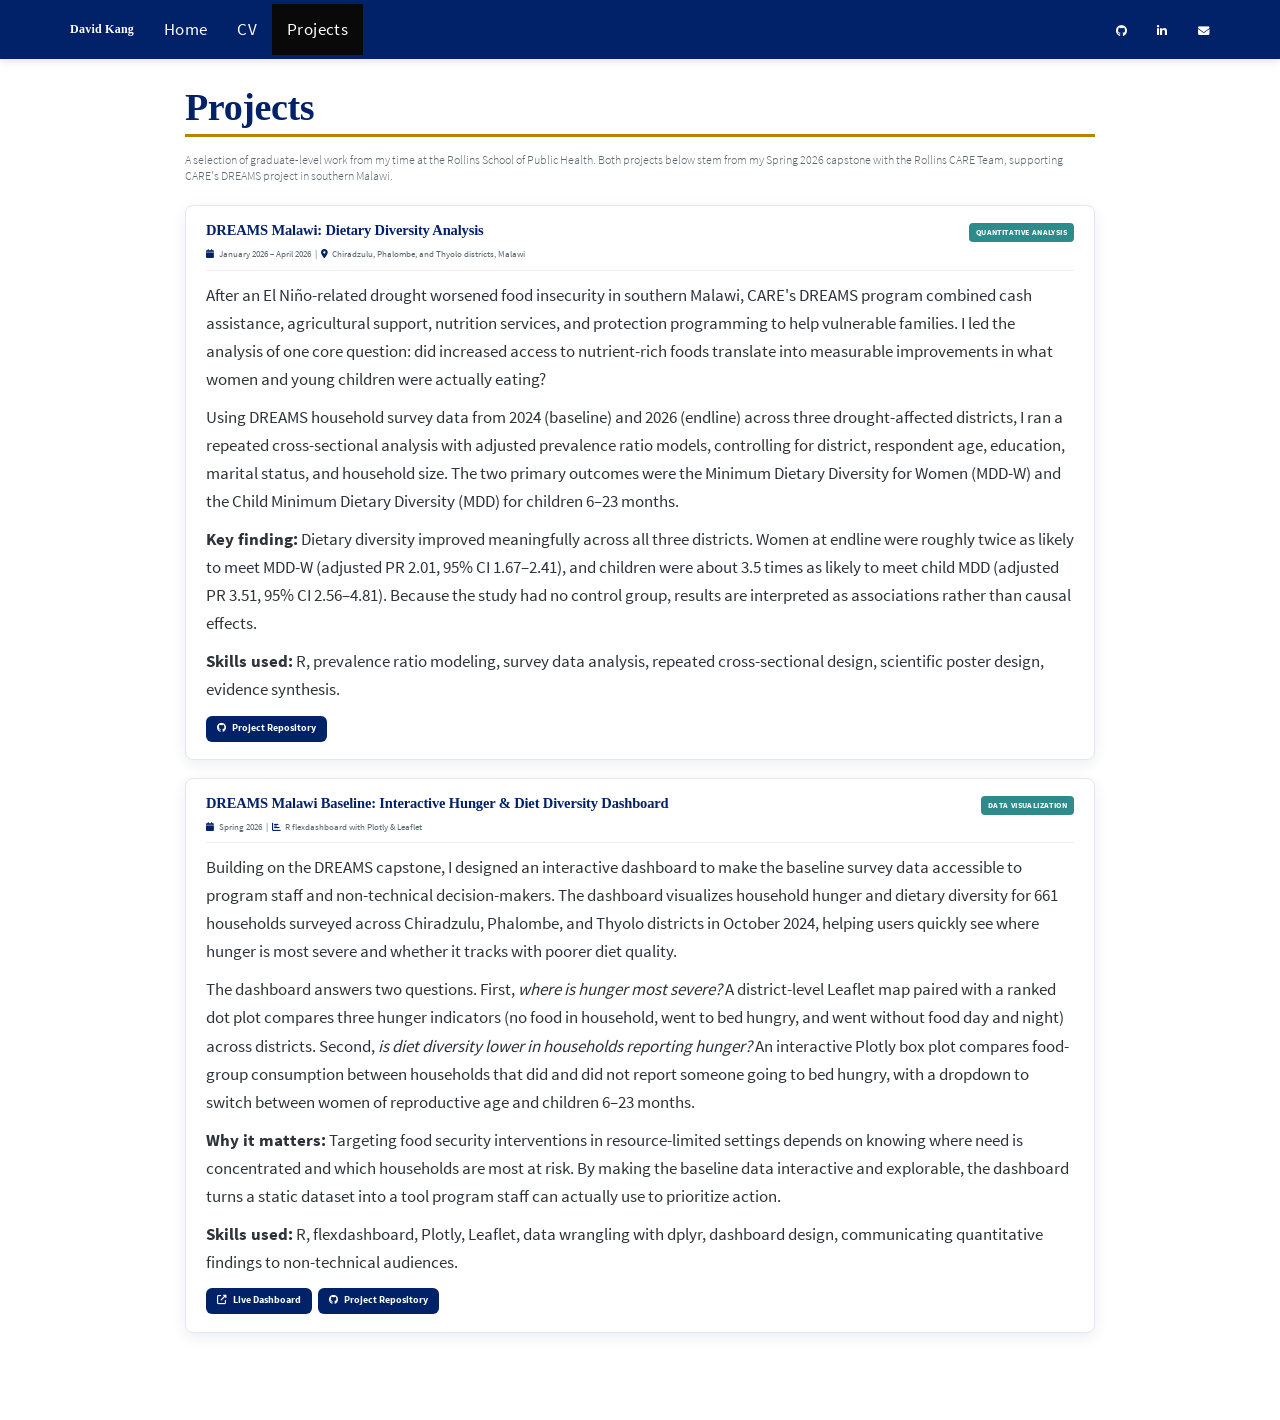
==== commit ca8fcab4: "Update project links" ====
--- a/docs/projects.html
+++ b/docs/projects.html
@@ -293,7 +293,7 @@
 
 
 <div class="projects-intro">
-  <p class="lead">A selection of graduate-level work from my time at the Rollins School of Public Health. Both projects below are part of my Spring 2026 capstone with the Rollins CARE Team, supporting CARE's DREAMS project in southern Malawi.</p>
+  <p class="lead">A selection of graduate-level work from my time at the Rollins School of Public Health. Both projects below stem from my Spring 2026 capstone with the Rollins CARE Team, supporting CARE's DREAMS project in southern Malawi.</p>
 </div>
 
 <div class="project-card">
@@ -310,31 +310,32 @@
 
   <p><strong>Key finding:</strong> Dietary diversity improved meaningfully across all three districts. Women at endline were roughly twice as likely to meet MDD-W (adjusted PR 2.01, 95% CI 1.67&ndash;2.41), and children were about 3.5 times as likely to meet child MDD (adjusted PR 3.51, 95% CI 2.56&ndash;4.81). Because the study had no control group, results are interpreted as associations rather than causal effects.</p>
 
-  <p><strong>Skills used:</strong> R, prevalence ratio modeling, survey data analysis, repeated cross-sectional design, scientific poster design.</p>
+  <p><strong>Skills used:</strong> R, prevalence ratio modeling, survey data analysis, repeated cross-sectional design, scientific poster design, evidence synthesis.</p>
 
   <div class="project-links">
-    <a href="https://github.com/dhk262/pw" class="project-btn"><i class="fab fa-github"></i> Project Repository</a>
+    <a href="https://github.com/dhk262/captsone" class="project-btn"><i class="fab fa-github"></i> Project Repository</a>
   </div>
 </div>
 
 <div class="project-card">
   <div class="project-header">
-    <h2>Food Access and Nutrition in Eastern Africa: A Literature Review</h2>
-    <span class="project-tag">Evidence Synthesis</span>
+    <h2>DREAMS Malawi Baseline: Interactive Hunger &amp; Diet Diversity Dashboard</h2>
+    <span class="project-tag">Data Visualization</span>
   </div>
 
-  <p class="project-meta"><i class="fas fa-calendar"></i> Spring 2026 &nbsp;|&nbsp; <i class="fas fa-book"></i> Individual deliverable, Rollins CARE Capstone</p>
-
-  <p>To ground the DREAMS analysis in existing evidence, I conducted an individual literature review on the relationship between access to nutrient-rich foods and nutritional outcomes for women of reproductive age and children under five in Eastern Africa. I designed a PubMed search strategy focused on studies published from 2021 onward, covering dietary diversity, the Minimum Acceptable Diet (MAD), micronutrient intake, anemia, and maternal undernutrition (BMI and MUAC).</p>
-
-  <p>The final review synthesized 10 studies from Ethiopia, Uganda, Tanzania, and East Africa more broadly, including systematic reviews and meta-analyses, a birth cohort, and community-based cross-sectional studies. I organized findings thematically (child nutrition and feeding, maternal diet quality, anemia) and produced a structured evidence summary table noting design, exposure, outcomes, and limitations for each study.</p>
-
-  <p><strong>Key takeaway:</strong> The literature consistently links wider dietary diversity to better nutritional status in both children and women, but most evidence is observational and cross-sectional, and very little is specific to Malawi or to integrated programs like DREAMS. This gap is exactly what the DREAMS analysis was designed to help address.</p>
-
-  <p><strong>Skills used:</strong> Systematic literature search, evidence synthesis, scientific writing, public health research methods.</p>
+  <p class="project-meta"><i class="fas fa-calendar"></i> Spring 2026 &nbsp;|&nbsp; <i class="fas fa-chart-bar"></i> R flexdashboard with Plotly &amp; Leaflet</p>
+
+  <p>Building on the DREAMS capstone, I designed an interactive dashboard to make the baseline survey data accessible to program staff and non-technical decision-makers. The dashboard visualizes household hunger and dietary diversity for 661 households surveyed across Chiradzulu, Phalombe, and Thyolo districts in October 2024, helping users quickly see where hunger is most severe and whether it tracks with poorer diet quality.</p>
+
+  <p>The dashboard answers two questions. First, <em>where is hunger most severe?</em> A district-level Leaflet map paired with a ranked dot plot compares three hunger indicators (no food in household, went to bed hungry, and went without food day and night) across districts. Second, <em>is diet diversity lower in households reporting hunger?</em> An interactive Plotly box plot compares food-group consumption between households that did and did not report someone going to bed hungry, with a dropdown to switch between women of reproductive age and children 6&ndash;23 months.</p>
+
+  <p><strong>Why it matters:</strong> Targeting food security interventions in resource-limited settings depends on knowing where need is concentrated and which households are most at risk. By making the baseline data interactive and explorable, the dashboard turns a static dataset into a tool program staff can actually use to prioritize action.</p>
+
+  <p><strong>Skills used:</strong> R, flexdashboard, Plotly, Leaflet, data wrangling with dplyr, dashboard design, communicating quantitative findings to non-technical audiences.</p>
 
   <div class="project-links">
-    <a href="https://github.com/dhk262/pw" class="project-btn"><i class="fab fa-github"></i> Project Repository</a>
+    <a href="https://dhk262.github.io/fd4a/dashboard_final.html" class="project-btn"><i class="fas fa-external-link-alt"></i> Live Dashboard</a>
+    <a href="https://github.com/dhk262/fd4a" class="project-btn"><i class="fab fa-github"></i> Project Repository</a>
   </div>
 </div>
 
--- a/docs/styles.css
+++ b/docs/styles.css
@@ -238,6 +238,9 @@
 }
 .project-links {
   margin-top: 1.25rem;
+  display: flex;
+  flex-wrap: wrap;
+  gap: 0.6rem;
 }
 .project-btn {
   display: inline-block;
